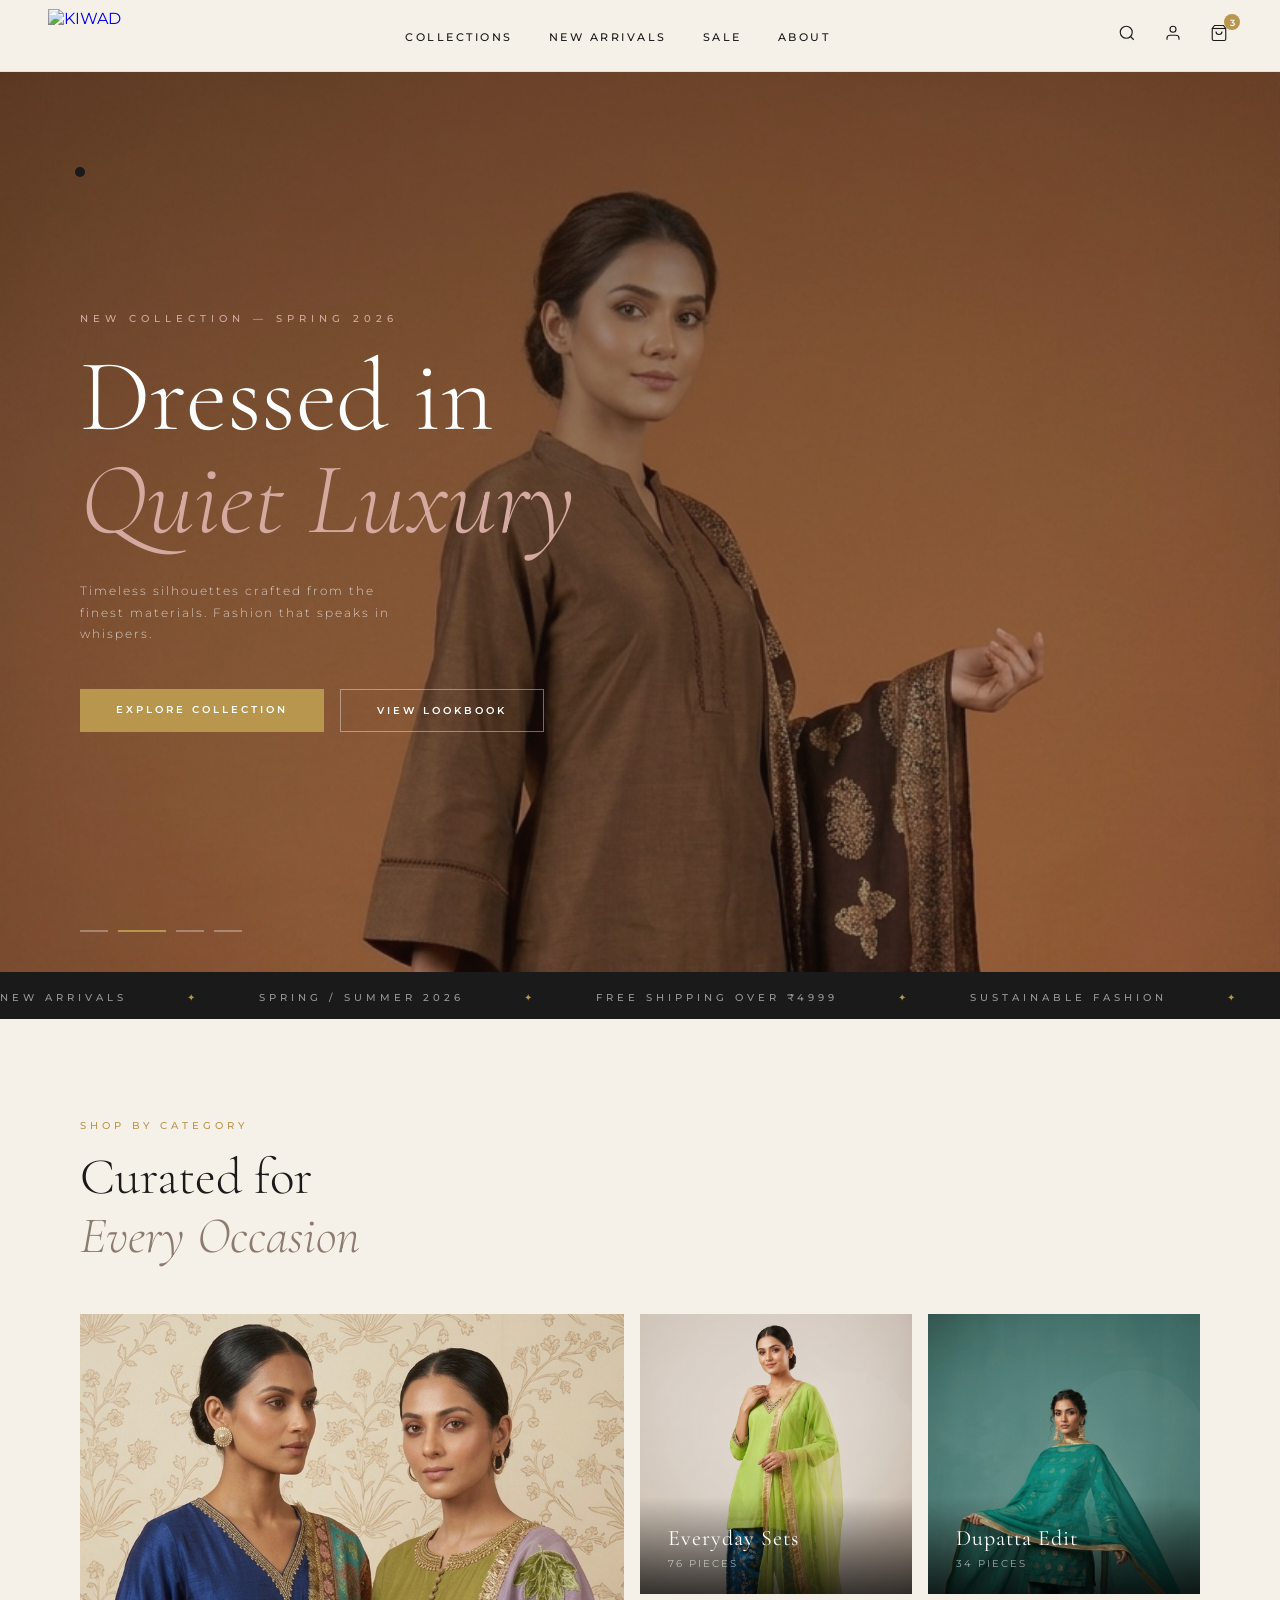
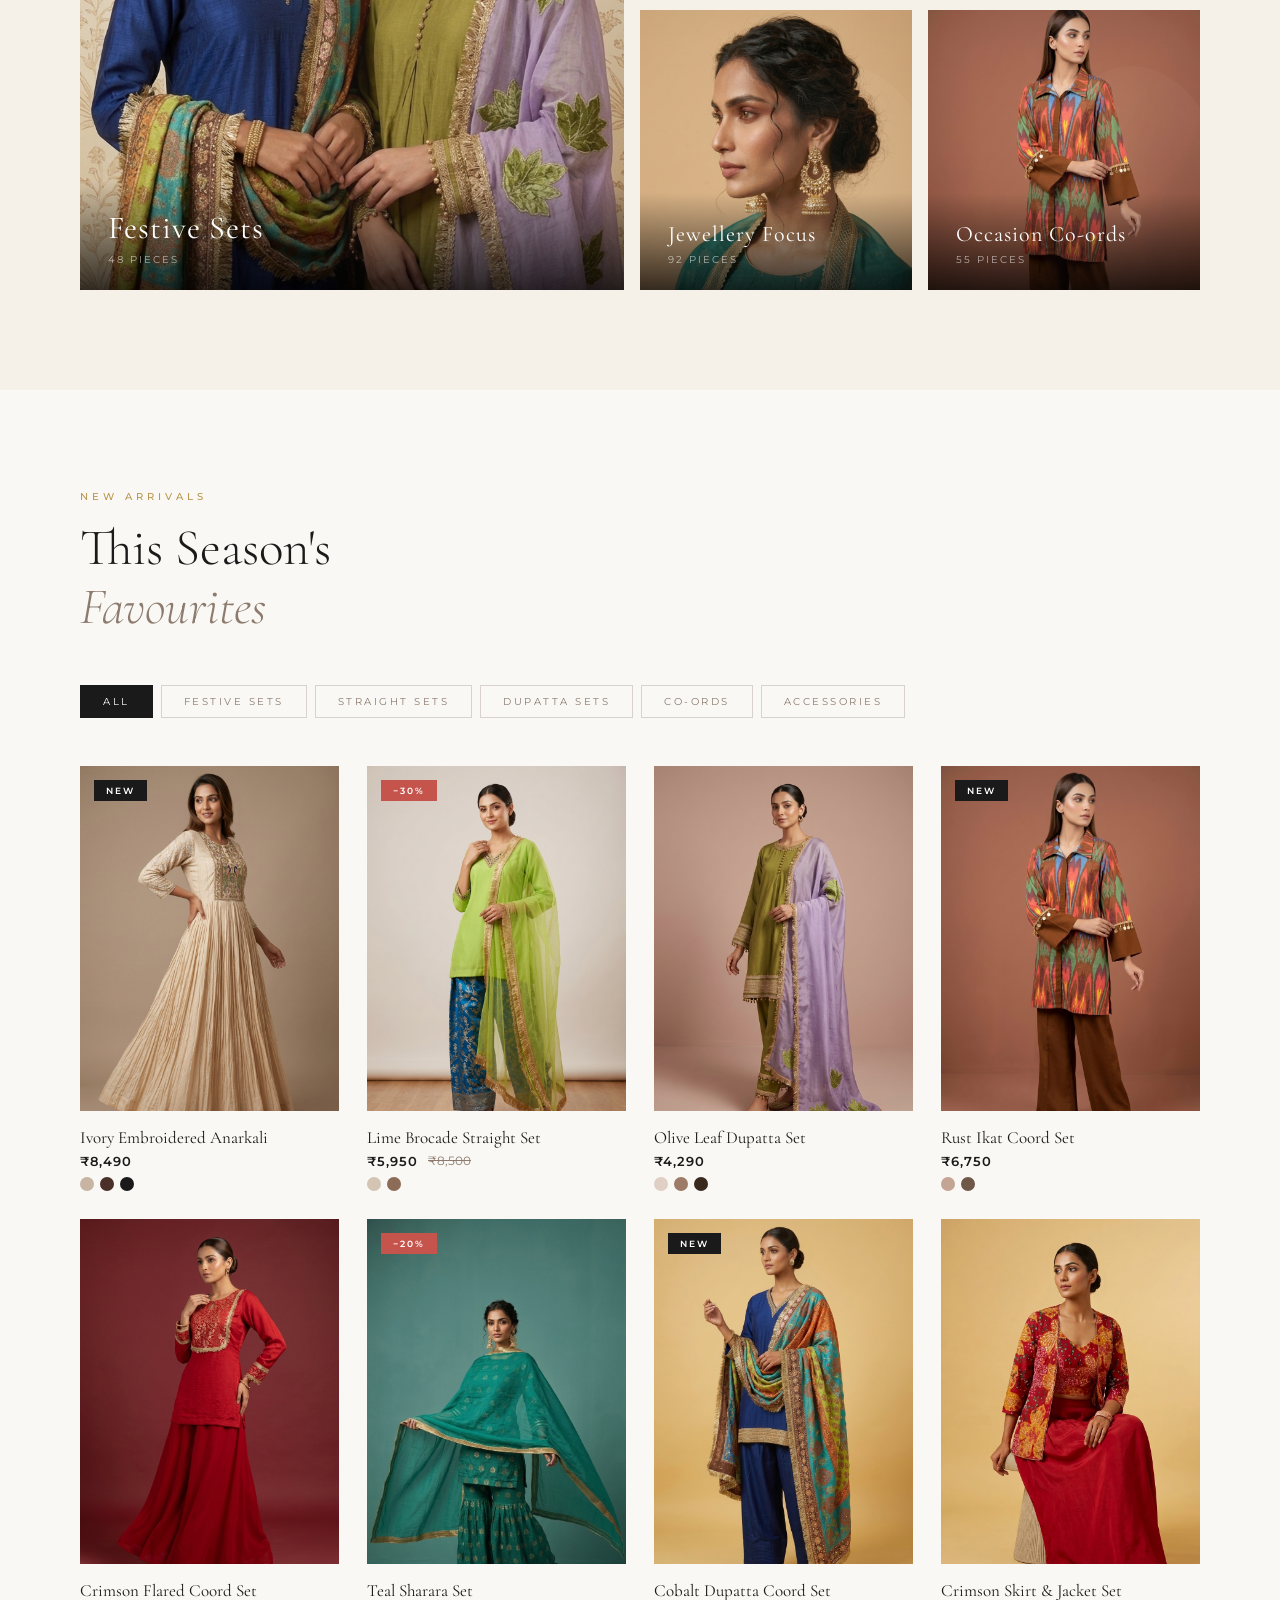
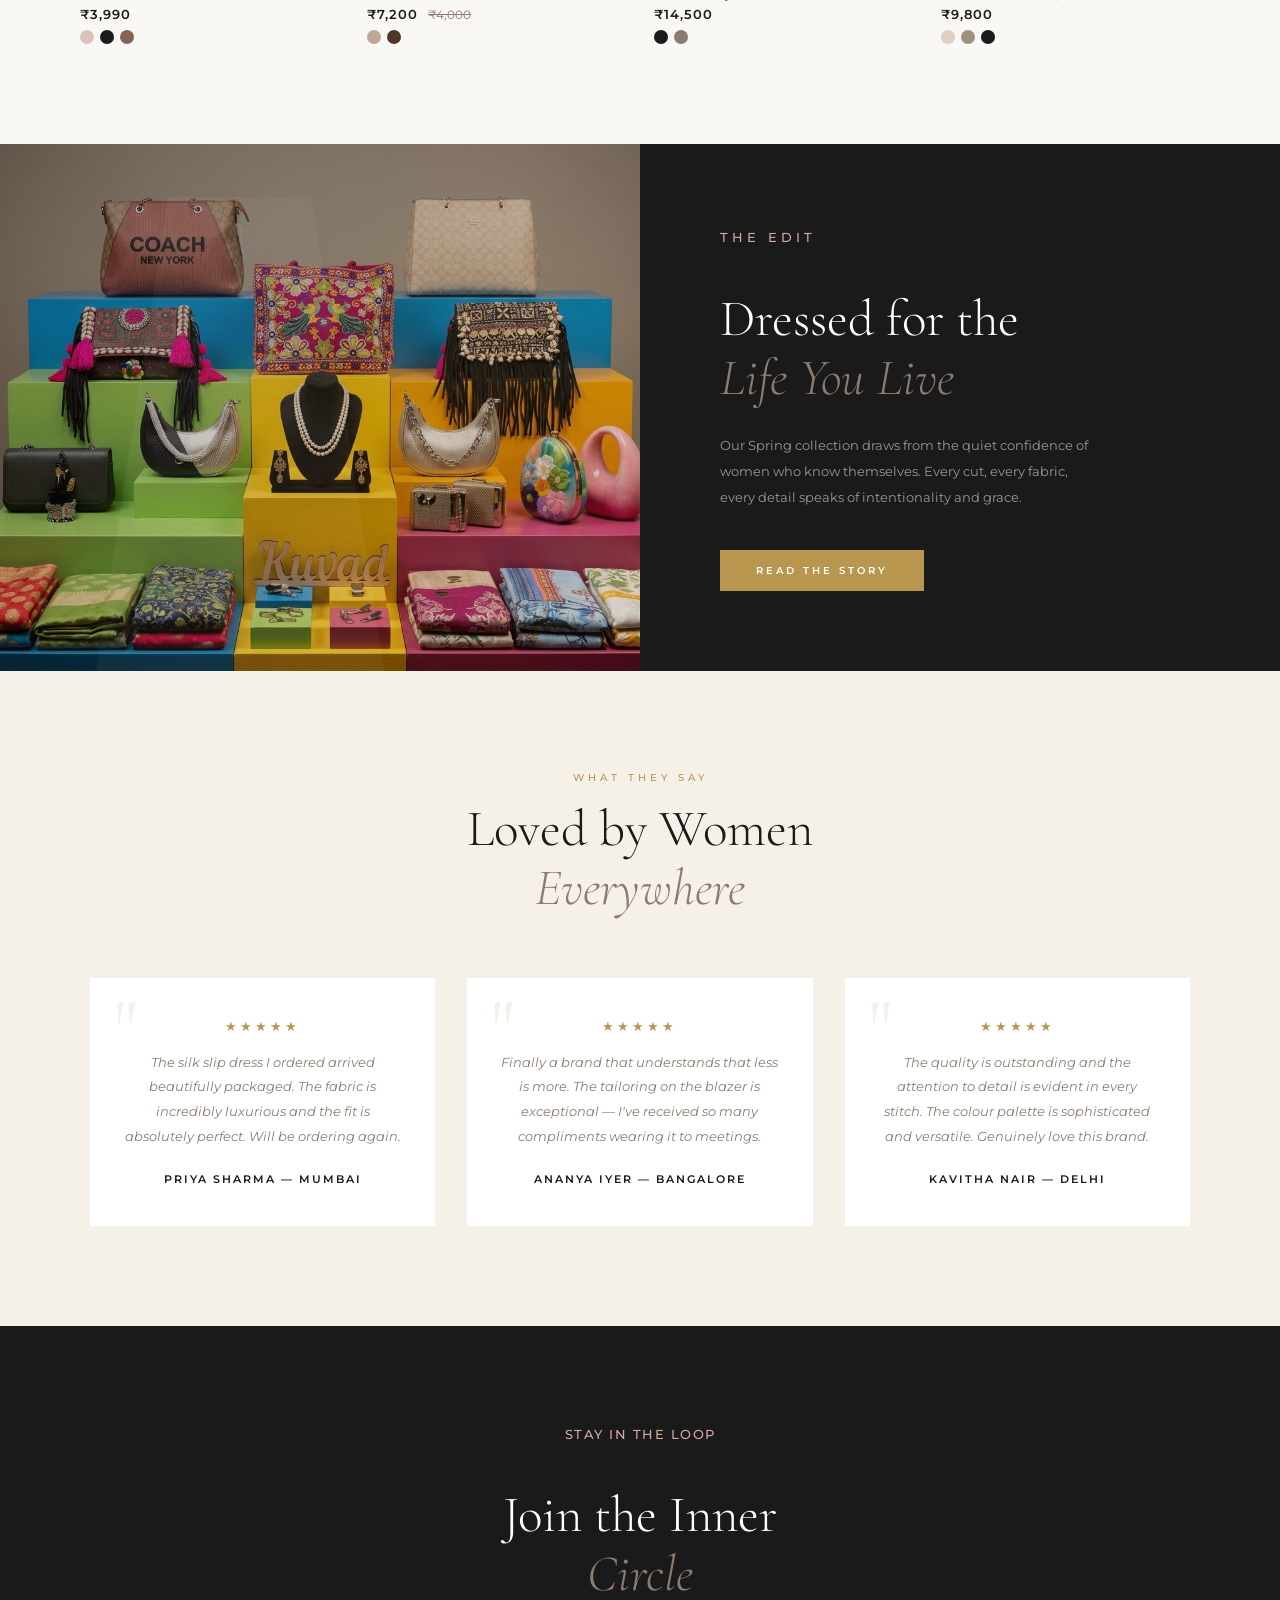
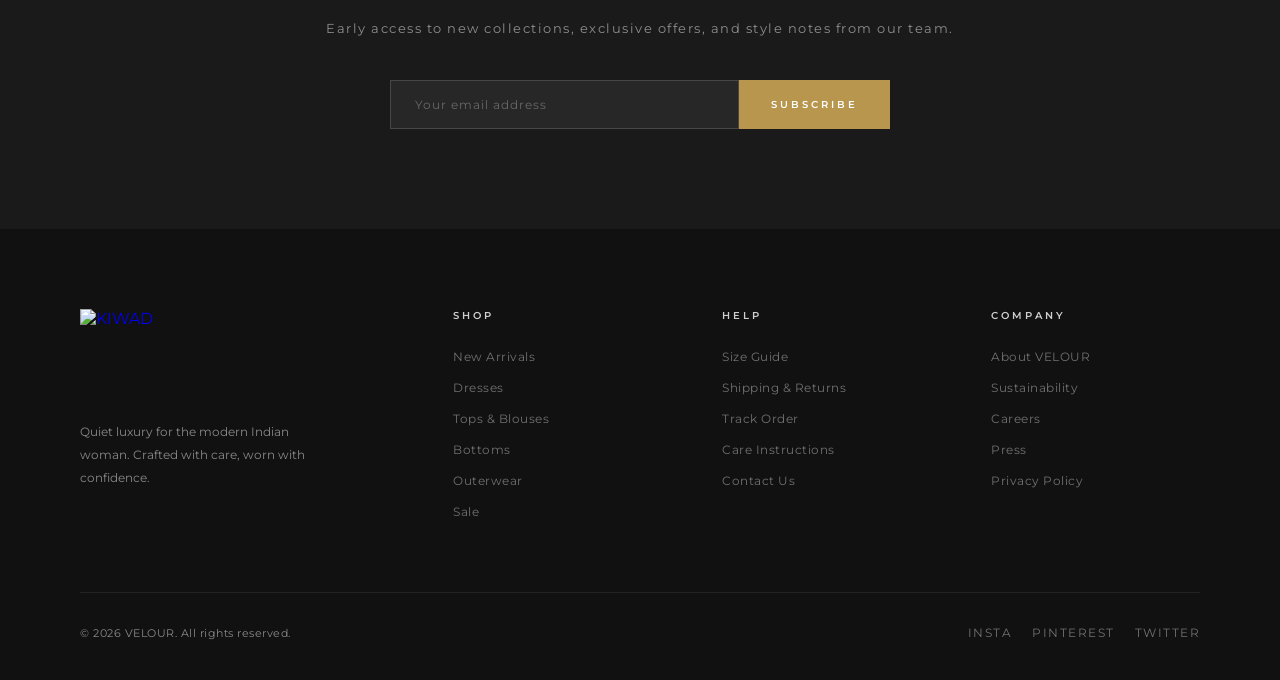
==== index.html @ fd030b38 "Added logo image to assets and updated navbar" ====
<!DOCTYPE html>
<html lang="en">

<head>
  <meta charset="UTF-8" />
  <meta name="viewport" content="width=device-width, initial-scale=1.0" />
  <title>KIWAD — Women's Fashion</title>
  <link
    href="https://fonts.googleapis.com/css2?family=Cormorant+Garamond:ital,wght@0,300;0,400;0,600;1,300;1,400&family=Montserrat:wght@300;400;500;600&display=swap"
    rel="stylesheet" />
  <link rel="stylesheet" href="style.css" />
</head>

<body>
  <nav id="navbar"> <a href="#" class="nav-logo"><img src="assets/kiwad.jpg" alt="KIWAD" class="brand-logo-image" /></a>
    <button class="nav-toggle" type="button" aria-expanded="false" aria-controls="nav-mobile-panel"
      aria-label="Toggle navigation">
      <span></span>
      <span></span>
      <span></span>
    </button>
    <ul class="nav-links">
      <li><a href="collections/">Collections</a></li>
      <li><a href="collections/newpage/">New Arrivals</a></li>
      <li><a href="collections/newpage/about/sale/">Sale</a></li>
      <li><a href="collections/newpage/about/">About</a></li>
            
    </ul>
    <div class="nav-icons"> <button title="Search"> <svg width="18" height="18" viewBox="0 0 24 24" fill="none"
          stroke="currentColor" stroke-width="1.5">
          <circle cx="11" cy="11" r="8" />
          <line x1="21" y1="21" x2="16.65" y2="16.65" />
        </svg> </button> <button title="Account"> <svg width="18" height="18" viewBox="0 0 24 24" fill="none"
          stroke="currentColor" stroke-width="1.5">
          <path d="M20 21v-2a4 4 0 0 0-4-4H8a4 4 0 0 0-4 4v2" />
          <circle cx="12" cy="7" r="4" />
        </svg> </button>
      <div class="nav-cart-badge"> <button title="Cart"> <svg width="18" height="18" viewBox="0 0 24 24" fill="none"
            stroke="currentColor" stroke-width="1.5">
            <path d="M6 2L3 6v14a2 2 0 0 0 2 2h14a2 2 0 0 0 2-2V6l-3-4z" />
            <line x1="3" y1="6" x2="21" y2="6" />
            <path d="M16 10a4 4 0 0 1-8 0" />
          </svg> </button> <span>3</span> </div>
    </div>
    <div class="nav-mobile-panel" id="nav-mobile-panel" hidden>
      <ul class="nav-mobile-links">
        <li><a href="collections/">Collections</a></li>
        <li><a href="collections/newpage/">New Arrivals</a></li>
        <li><a href="collections/newpage/about/sale/">Sale</a></li>
        <li><a href="collections/newpage/about/">About</a></li>
      </ul>
      <div class="nav-mobile-actions">
        <button type="button">Search</button>
        <button type="button">Account</button>
        <button type="button" data-cart-label>Cart (3)</button>
      </div>
    </div>
  </nav> <!-- ─── HERO ─── -->
  <section class="hero" id="hero">
    <div class="cursor" id="cursor"></div>
    <div class="slide slide-1 active"></div>
    <div class="slide slide-2"></div>
    <div class="slide slide-3"></div>
    <div class="slide slide-4"></div>
    <div class="hero-content">
      <p class="hero-eyebrow">New Collection — Spring 2026</p>
      <h1 class="hero-title">Dressed in<br><em>Quiet Luxury</em></h1>
      <p class="hero-sub">Timeless silhouettes crafted from the finest materials. Fashion that speaks in whispers.</p>
      <div class="hero-cta"> <a href="#products" class="btn-primary">Explore Collection</a> <a href="#categories"
          class="btn-outline">View Lookbook</a> </div>
    </div>
    <div class="slide-dots">
      <div class="dot active" onclick="goToSlide(0)"></div>
      <div class="dot" onclick="goToSlide(1)"></div>
      <div class="dot" onclick="goToSlide(2)"></div>
      <div class="dot" onclick="goToSlide(3)"></div>
    </div>
    <div class="slide-counter"> <span id="slide-num"></span>  </div>
    <div class="scroll-hint"></div>
      
       
    </div>
  </section> <!-- ─── MARQUEE ─── -->
  <div class="marquee-strip">
    <div class="marquee-track"> <span>New Arrivals</span><span class="dot-sep">✦</span> <span>Spring / Summer
        2026</span><span class="dot-sep">✦</span> <span>Free Shipping Over ₹4999</span><span class="dot-sep">✦</span>
      <span>Sustainable Fashion</span><span class="dot-sep">✦</span> <span>Handcrafted Quality</span><span
        class="dot-sep">✦</span> <span>Exclusive Members Sale</span><span class="dot-sep">✦</span> <span>New
        Arrivals</span><span class="dot-sep">✦</span> <span>Spring / Summer 2026</span><span class="dot-sep">✦</span>
      <span>Free Shipping Over ₹4999</span><span class="dot-sep">✦</span> <span>Sustainable Fashion</span><span
        class="dot-sep">✦</span> <span>Handcrafted Quality</span><span class="dot-sep">✦</span> <span>Exclusive Members
        Sale</span><span class="dot-sep">✦</span> </div>
  </div> <!-- ─── CATEGORIES ─── -->
  <section class="categories" id="categories">
    <p class="section-label">Shop By Category</p>
    <h2 class="section-title">Curated for<br><em>Every Occasion</em></h2>
    <div class="cat-grid">
      <div class="cat-card">
        <div class="cat-bg cat-bg-1"></div>
        <div class="cat-info">
          <h3>Festive Sets</h3>
          <p>48 Pieces</p>
        </div>
      </div>
      <div class="cat-card">
        <div class="cat-bg cat-bg-2"></div>
        <div class="cat-info">
          <h3>Everyday Sets</h3>
          <p>76 Pieces</p>
        </div>
      </div>
      <div class="cat-card">
        <div class="cat-bg cat-bg-3"></div>
        <div class="cat-info">
          <h3>Dupatta Edit</h3>
          <p>34 Pieces</p>
        </div>
      </div>
      <div class="cat-card">
        <div class="cat-bg cat-bg-4"></div>
        <div class="cat-info">
          <h3>Jewellery Focus</h3>
          <p>92 Pieces</p>
        </div>
      </div>
      <div class="cat-card">
        <div class="cat-bg cat-bg-5"></div>
        <div class="cat-info">
          <h3>Occasion Co-ords</h3>
          <p>55 Pieces</p>
        </div>
      </div>
    </div>
  </section> <!-- ─── PRODUCTS ─── -->
  <section class="products" id="products">
    <p class="section-label">New Arrivals</p>
    <h2 class="section-title">This Season's<br><em>Favourites</em></h2>
    <div class="filter-bar"> <button class="filter-btn active" onclick="setFilter(this)">All</button> <button
        class="filter-btn" onclick="setFilter(this)">Festive Sets</button> <button class="filter-btn"
        onclick="setFilter(this)">Straight Sets</button> <button class="filter-btn"
        onclick="setFilter(this)">Dupatta Sets</button> <button class="filter-btn"
        onclick="setFilter(this)">Co-ords</button> <button class="filter-btn"
        onclick="setFilter(this)">Accessories</button> </div>
    <div class="product-grid"> <!-- Card 1 -->
      <div class="product-card">
        <div class="product-img">
          <div class="product-bg pb-1"></div>
          <div class="product-tag tag-new">New</div>
          <div class="product-actions"> <button class="btn-cart" onclick="addToCart(this)">Add to Bag</button> <button
              class="btn-wish">♡</button> </div>
        </div>
        <div class="product-name">Ivory Embroidered Anarkali</div>
        <div class="product-price-row"> <span class="product-price">₹8,490</span> </div>
        <div class="product-colors">
          <div class="color-swatch" style="background:#c8b4a2;"></div>
          <div class="color-swatch" style="background:#4a3028;"></div>
          <div class="color-swatch" style="background:#1a1a1a;"></div>
        </div>
      </div> <!-- Card 2 -->
      <div class="product-card">
        <div class="product-img">
          <div class="product-bg pb-2"></div>
          <div class="product-tag tag-sale">−30%</div>
          <div class="product-actions"> <button class="btn-cart" onclick="addToCart(this)">Add to Bag</button> <button
              class="btn-wish">♡</button> </div>
        </div>
        <div class="product-name">Lime Brocade Straight Set</div>
        <div class="product-price-row"> <span class="product-price">₹5,950</span> <span
            class="product-price-old">₹8,500</span> </div>
        <div class="product-colors">
          <div class="color-swatch" style="background:#d4c4b4;"></div>
          <div class="color-swatch" style="background:#8c6c58;"></div>
        </div>
      </div> <!-- Card 3 -->
      <div class="product-card">
        <div class="product-img">
          <div class="product-bg pb-3"></div>
          <div class="product-actions"> <button class="btn-cart" onclick="addToCart(this)">Add to Bag</button> <button
              class="btn-wish">♡</button> </div>
        </div>
        <div class="product-name">Olive Leaf Dupatta Set</div>
        <div class="product-price-row"> <span class="product-price">₹4,290</span> </div>
        <div class="product-colors">
          <div class="color-swatch" style="background:#e0cfc4;"></div>
          <div class="color-swatch" style="background:#9c7c68;"></div>
          <div class="color-swatch" style="background:#3a2a1e;"></div>
        </div>
      </div> <!-- Card 4 -->
      <div class="product-card">
        <div class="product-img">
          <div class="product-bg pb-4"></div>
          <div class="product-tag tag-new">New</div>
          <div class="product-actions"> <button class="btn-cart" onclick="addToCart(this)">Add to Bag</button> <button
              class="btn-wish">♡</button> </div>
        </div>
        <div class="product-name">Rust Ikat Coord Set</div>
        <div class="product-price-row"> <span class="product-price">₹6,750</span> </div>
        <div class="product-colors">
          <div class="color-swatch" style="background:#c4a494;"></div>
          <div class="color-swatch" style="background:#705848;"></div>
        </div>
      </div> <!-- Card 5 -->
      <div class="product-card">
        <div class="product-img">
          <div class="product-bg pb-5"></div>
          <div class="product-actions"> <button class="btn-cart" onclick="addToCart(this)">Add to Bag</button> <button
              class="btn-wish">♡</button> </div>
        </div>
        <div class="product-name">Crimson Flared Coord Set</div>
        <div class="product-price-row"> <span class="product-price">₹3,990</span> </div>
        <div class="product-colors">
          <div class="color-swatch" style="background:#d8c4b8;"></div>
          <div class="color-swatch" style="background:#1a1a1a;"></div>
          <div class="color-swatch" style="background:#846454;"></div>
        </div>
      </div> <!-- Card 6 -->
      <div class="product-card">
        <div class="product-img">
          <div class="product-bg pb-6"></div>
          <div class="product-tag tag-sale">−20%</div>
          <div class="product-actions"> <button class="btn-cart" onclick="addToCart(this)">Add to Bag</button> <button
              class="btn-wish">♡</button> </div>
        </div>
        <div class="product-name">Teal Sharara Set</div>
        <div class="product-price-row"> <span class="product-price">₹7,200</span> <span
            class="product-price-old">₹4,000</span> </div>
        <div class="product-colors">
          <div class="color-swatch" style="background:#c0a898;"></div>
          <div class="color-swatch" style="background:#503828;"></div>
        </div>
      </div> <!-- Card 7 -->
      <div class="product-card">
        <div class="product-img">
          <div class="product-bg pb-7"></div>
          <div class="product-tag tag-new">New</div>
          <div class="product-actions"> <button class="btn-cart" onclick="addToCart(this)">Add to Bag</button> <button
              class="btn-wish">♡</button> </div>
        </div>
        <div class="product-name">Cobalt Dupatta Coord Set</div>
        <div class="product-price-row"> <span class="product-price">₹14,500</span> </div>
        <div class="product-colors">
          <div class="color-swatch" style="background:#1a1a1a;"></div>
          <div class="color-swatch" style="background:#8c7b6e;"></div>
        </div>
      </div> <!-- Card 8 -->
      <div class="product-card">
        <div class="product-img">
          <div class="product-bg pb-8"></div>
          <div class="product-actions"> <button class="btn-cart" onclick="addToCart(this)">Add to Bag</button> <button
              class="btn-wish">♡</button> </div>
        </div>
        <div class="product-name">Crimson Skirt &amp; Jacket Set</div>
        <div class="product-price-row"> <span class="product-price">₹9,800</span> </div>
        <div class="product-colors">
          <div class="color-swatch" style="background:#e0cfc4;"></div>
          <div class="color-swatch" style="background:#a09080;"></div>
          <div class="color-swatch" style="background:#1a1a1a;"></div>
        </div>
      </div>
    </div>
  </section> <!-- ─── EDITORIAL ─── -->
  <div class="editorial">
    <div class="editorial-visual"></div>
    <div class="editorial-text">
      <p class="section-label">The Edit</p>
      <h2 class="section-title">Dressed for the<br><em>Life You Live</em></h2>
      <p>Our Spring collection draws from the quiet confidence of women who know themselves. Every cut, every fabric,
        every detail speaks of intentionality and grace.</p> <a href="#" class="btn-primary"
        style="align-self: flex-start;">Read the Story</a>
    </div>
  </div> <!-- ─── TESTIMONIALS ─── -->
  <section class="testimonials">
    <p class="section-label">What They Say</p>
    <h2 class="section-title">Loved by Women<br><em>Everywhere</em></h2>
    <div class="testi-grid">
      <div class="testi-card">
        <div class="stars">★★★★★</div>
        <p>The silk slip dress I ordered arrived beautifully packaged. The fabric is incredibly luxurious and the fit is
          absolutely perfect. Will be ordering again.</p>
        <div class="testi-author">Priya Sharma — Mumbai</div>
      </div>
      <div class="testi-card">
        <div class="stars">★★★★★</div>
        <p>Finally a brand that understands that less is more. The tailoring on the blazer is exceptional — I've
          received so many compliments wearing it to meetings.</p>
        <div class="testi-author">Ananya Iyer — Bangalore</div>
      </div>
      <div class="testi-card">
        <div class="stars">★★★★★</div>
        <p>The quality is outstanding and the attention to detail is evident in every stitch. The colour palette is
          sophisticated and versatile. Genuinely love this brand.</p>
        <div class="testi-author">Kavitha Nair — Delhi</div>
      </div>
    </div>
  </section> <!-- ─── NEWSLETTER ─── -->
  <section class="newsletter">
    <p class="section-label" style="color:var(--blush)">Stay in the Loop</p>
    <h2 class="section-title">Join the Inner<br><em>Circle</em></h2>
    <p>Early access to new collections, exclusive offers, and style notes from our team.</p>
    <div class="newsletter-form"> <input type="email" placeholder="Your email address" /> <button>Subscribe</button>
    </div>
  </section> <!-- ─── FOOTER ─── -->
  <footer>
    <div class="footer-grid">
      <div class="footer-brand"> <a href="#" class="nav-logo"><img src="assets/kiwad.jpg" alt="KIWAD" class="brand-logo-image" /></a>
        <p>Quiet luxury for the modern Indian woman. Crafted with care, worn with confidence.</p>
      </div>
      <div class="footer-col">
        <h4>Shop</h4>
        <ul>
          <li><a href="#">New Arrivals</a></li>
          <li><a href="#">Dresses</a></li>
          <li><a href="#">Tops & Blouses</a></li>
          <li><a href="#">Bottoms</a></li>
          <li><a href="#">Outerwear</a></li>
          <li><a href="#">Sale</a></li>
        </ul>
      </div>
      <div class="footer-col">
        <h4>Help</h4>
        <ul>
          <li><a href="#">Size Guide</a></li>
          <li><a href="#">Shipping & Returns</a></li>
          <li><a href="#">Track Order</a></li>
          <li><a href="#">Care Instructions</a></li>
          <li><a href="#">Contact Us</a></li>
        </ul>
      </div>
      <div class="footer-col">
        <h4>Company</h4>
        <ul>
          <li><a href="#">About VELOUR</a></li>
          <li><a href="#">Sustainability</a></li>
          <li><a href="#">Careers</a></li>
          <li><a href="#">Press</a></li>
          <li><a href="#">Privacy Policy</a></li>
        </ul>
      </div>
    </div>
    <div class="footer-bottom">
      <p>© 2026 VELOUR. All rights reserved.</p>
      <div class="social-links"> <a href="#">Insta</a> <a href="#">Pinterest</a> <a href="#">Twitter</a> </div>
    </div>
  </footer> <!-- ─── SCRIPTS ─── -->
  <script src="index.js"></script>
</body>

</html>
---- style.css ----
*,
*::before,
*::after {
    box-sizing: border-box;
    margin: 0;
    padding: 0;
}

:root {
    --cream: #f5f0e8;
    --charcoal: #1a1a1a;
    --taupe: #8c7b6e;
    --blush: #d4a9a0;
    --gold: #b8964e;
    --off-white: #faf8f4;
    --ink: #1a1a1a; /* ✅ ADD THIS */
}

html {
    scroll-behavior: smooth;
}

body {
    font-family: 'Montserrat', sans-serif;
    background: var(--off-white);
    color: var(--charcoal);
    overflow-x: hidden;
   cursor: none;
}

/* ─── NAVBAR ─── */
nav {
    position: static;
    top: 0;
    left: 0;
    right: 0;
    z-index: 1000;
    display: flex;
    align-items: center;
    justify-content: space-between;
    padding: 0 48px;
    height: 72px;
    background:rgba(245, 240, 232, 0.92);
    backdrop-filter: blur(12px);
    border-bottom: 1px solid rgba(140, 123, 110, 0.15);
    transition: box-shadow 0.7s;
}

nav.scrolled {
    box-shadow: 0 4px 32px rgba(26, 26, 26, 0.08);
}

.nav-logo {
    display: inline-flex;
    align-items: center;
    text-decoration: none;
}

.brand-logo-image {
    display: block;
    height: 54px;
    width: auto;
}

.nav-links {
    display: flex;
    gap: 36px;
    list-style: none;
}

.nav-toggle {
    display: none;
    width: 48px;
    height: 48px;
    border: 1px solid rgba(140, 123, 110, 0.22);
    border-radius: 50%;
    background: rgba(250, 248, 244, 0.82);
    position: relative;
    align-items: center;
    justify-content: center;
    padding: 0;
}

.nav-toggle span {
    position: absolute;
    width: 18px;
    height: 1.5px;
    border-radius: 999px;
    background: var(--charcoal);
    transition: transform 0.25s ease, opacity 0.25s ease;
}

.nav-toggle span:nth-child(1) {
    transform: translateY(-6px);
}

.nav-toggle span:nth-child(3) {
    transform: translateY(6px);
}

nav.is-menu-open .nav-toggle span:nth-child(1) {
    transform: rotate(45deg);
}

nav.is-menu-open .nav-toggle span:nth-child(2) {
    opacity: 0;
}

nav.is-menu-open .nav-toggle span:nth-child(3) {
    transform: rotate(-45deg);
}

.nav-links a {
    font-size: 11px;
    font-weight: 500;
    letter-spacing: 2.5px;
    text-transform: uppercase;
    color: var(--charcoal);
    text-decoration: none;
    position: relative;
    padding-bottom: 3px;
    transition: color 0.2s;
}

.nav-links a::after {
    content: '';
    position: absolute;
    bottom: 0;
    left: 0;
    width: 0;
    height: 1px;
    background: var(--gold);
    transition: width 0.3s ease;
}

.nav-links a:hover::after {
    width: 100%;
}

.nav-links a:hover {
    color: var(--gold);
}

.nav-icons {
    display: flex;
    gap: 20px;
    align-items: center;
}

.nav-icons button {
    background: none;
    border: none;
    
    color: var(--charcoal);
    font-size: 18px;
    transition: color 0.2s;
    padding: 4px;
}

.nav-icons button:hover {
    color: var(--gold);
    cursor: none;
}

.nav-cart-badge {
    position: relative;
    display: inline-flex;
}

.nav-cart-badge span {
    position: absolute;
    top: -6px;
    right: -8px;
    background: var(--gold);
    color: white;
    font-size: 9px;
    font-weight: 600;
    width: 16px;
    height: 16px;
    border-radius: 50%;
    display: flex;
    align-items: center;
    justify-content: center;
}

.nav-mobile-panel[hidden] {
    display: none;
}

.nav-mobile-panel {
    display: none;
    position: absolute;
    top: calc(100% + 1px);
    left: 24px;
    right: 24px;
    padding: 24px;
    background: rgba(250, 248, 244, 0.98);
    border: 1px solid rgba(140, 123, 110, 0.18);
    box-shadow: 0 24px 60px rgba(26, 26, 26, 0.12);
}

.nav-mobile-links {
    list-style: none;
    display: grid;
    gap: 16px;
}

.nav-mobile-links a {
    display: block;
    font-size: 12px;
    font-weight: 600;
    letter-spacing: 0.22em;
    text-transform: uppercase;
    text-decoration: none;
    color: var(--charcoal);
    padding-bottom: 12px;
    border-bottom: 1px solid rgba(140, 123, 110, 0.12);
}

.nav-mobile-links a:hover {
    color: var(--gold);
}

.nav-mobile-actions {
    display: grid;
    grid-template-columns: repeat(3, minmax(0, 1fr));
    gap: 12px;
    margin-top: 20px;
}

.nav-mobile-actions button {
    border: 1px solid rgba(140, 123, 110, 0.18);
    background: var(--off-white);
    color: var(--charcoal);
    padding: 14px 10px;
    font-family: 'Montserrat', sans-serif;
    font-size: 10px;
    font-weight: 600;
    letter-spacing: 0.18em;
    text-transform: uppercase;
}

body.nav-open {
    overflow: hidden;
}

/* ─── HERO SLIDER ─── */
.hero {
    position: relative;
    height: 100vh;
    overflow: hidden;
}

.slide {
    position: absolute;
    inset: 0;
    background-size: cover;
    background-position: center;
    opacity: 0;
    transition: opacity 1.4s ease-in-out;
}

.slide.active {
    opacity: 1;
}

/* Slide images using gradient artistry since no external images */
.slide-1 {
    background-image:
        linear-gradient(135deg, rgba(20, 16, 12, 0.62) 0%, rgba(20, 16, 12, 0.18) 100%),
        url("assets/campaign-dual-occasionwear-portrait.png");
    background-position: center 1%;
}

.slide-2 {
    background-image:
        linear-gradient(160deg, rgba(24, 18, 12, 0.5) 0%, rgba(24, 18, 12, 0.24) 100%),
        url("assets/look-cocoa-kurta-salwar-set.png");
    background-position: center 1%;
}

.slide-3 {
    background-image:
        linear-gradient(120deg, rgba(18, 16, 12, 0.56) 0%, rgba(18, 16, 12, 0.2) 100%),
        url("assets/portrait-teal-gold-jhumka.png");
    background-position: center 1%;
}

.slide-4 {
    background-image:
        linear-gradient(150deg, rgba(22, 14, 10, 0.56) 0%, rgba(22, 14, 10, 0.18) 100%),
        url("assets/portrait-crimson-brocade-set.png");
    background-position: center 1%;
}

/* Decorative texture overlay */
.slide::before {
    content: '';
    position: absolute;
    inset: 0;
    background-image: url("data:image/svg+xml,%3Csvg width='200' height='200' xmlns='http://www.w3.org/2000/svg'%3E%3Cfilter id='noise'%3E%3CfeTurbulence type='fractalNoise' baseFrequency='0.85' numOctaves='4' stitchTiles='stitch'/%3E%3CfeColorMatrix type='saturate' values='0'/%3E%3C/filter%3E%3Crect width='200' height='200' filter='url(%23noise)' opacity='0.04'/%3E%3C/svg%3E");
    opacity: 0.5;
    pointer-events: none;
}

/* Subtle model silhouette shapes */
.slide::after {
    display: none;
}

.hero-content {
    position: absolute;
    inset: 0;
    display: flex;
    flex-direction: column;
    justify-content: center;
    padding: 0 80px;
    z-index: 2;
}

.hero-eyebrow {
    font-size: 10px;
    letter-spacing: 5px;
    font-weight: 500;
    color: var(--blush);
    text-transform: uppercase;
    opacity: 0;
    transform: translateY(20px);
    animation: slideUp 1s ease 0.4s forwards;
}

.hero-title {
    font-family: 'Cormorant Garamond', serif;
    font-size: clamp(56px, 8vw, 110px);
    font-weight: 300;
    line-height: 1.0;
    color: white;
    margin: 20px 0 30px;
    opacity: 0;
    transform: translateY(30px);
    animation: slideUp 1.1s ease 0.6s forwards;
}

.hero-title em {
    font-style: italic;
    color: var(--blush);
    font-weight: 300;
}

.hero-sub {
    font-size: 12px;
    letter-spacing: 2px;
    font-weight: 300;
    color: rgba(255, 255, 255, 0.7);
    max-width: 340px;
    line-height: 1.8;
    opacity: 0;
    transform: translateY(20px);
    animation: slideUp 1s ease 0.8s forwards;
}

.hero-cta {
    display: flex;
    gap: 16px;
    margin-top: 44px;
    opacity: 0;
    transform: translateY(20px);
    animation: slideUp 1s ease 1s forwards;
}

.btn-primary {
    padding: 14px 36px;
    background: var(--gold);
    color: white;
    font-family: 'Montserrat', sans-serif;
    font-size: 10px;
    letter-spacing: 3px;
    font-weight: 600;
    text-transform: uppercase;
    border: none;
    
    text-decoration: none;
    transition: background 0.3s, transform 0.2s;
    display: inline-block;
}

.btn-primary:hover {
    background: #a07c38;
    transform: translateY(-1px);
}

.btn-outline {
    padding: 14px 36px;
    background: transparent;
    color: white;
    font-family: 'Montserrat', sans-serif;
    font-size: 10px;
    letter-spacing: 3px;
    font-weight: 600;
    text-transform: uppercase;
    border: 1px solid rgba(255, 255, 255, 0.4);
    
    text-decoration: none;
    transition: border-color 0.3s, background 0.3s, transform 0.2s;
    display: inline-block;
}

.btn-outline:hover {
    border-color: white;
    background: rgba(255, 255, 255, 0.07);
    transform: translateY(-1px);
}

/* Slide indicators */
.slide-dots {
    position: absolute;
    bottom: 40px;
    left: 80px;
    display: flex;
    gap: 10px;
    z-index: 3;
}

.dot {
    width: 28px;
    height: 2px;
    background: rgba(255, 255, 255, 0.3);
    
    transition: background 0.3s, width 0.3s;
}

.dot.active {
    background: var(--gold);
    width: 48px;
}

/* Slide counter */
.slide-counter {
    position: none;
}

.slide-counter span {
    color: white;
    font-size: 17px;
}

@keyframes slideUp {
    to {
        opacity: 1;
        transform: translateY(0);
    }
}

/* Scroll hint */
.scroll-hint {
    position: absolute;
    bottom: 40px;
    left: 50%;
    transform: translateX(-50%);
    display: flex;
    flex-direction: column;
    align-items: center;
    gap: 8px;
    z-index: 3;
    opacity: 0.6;
}

.scroll-hint p {
    font-size: 9px;
    letter-spacing: 3px;
    text-transform: uppercase;
    color: white;
}

.scroll-line {
    width: 1px;
    height: 40px;
    background: linear-gradient(to bottom, white, transparent);
    animation: scrollPulse 0.3s ease-in-out infinite;
}

@keyframes scrollPulse {

    0%,
    100% {
        opacity: 0.4;
        transform: scaleY(0.6) translateY(0);
    }

    50% {
        opacity: 1;
        transform: scaleY(1) translateY(6px);
    }
}

/* ─── MARQUEE STRIP ─── */
.marquee-strip {
    background: var(--charcoal);
    padding: 14px 0;
    overflow: hidden;
    white-space: nowrap;
}

.marquee-track {
    display: inline-flex;
    gap: 60px;
    animation: marquee 25s linear infinite;
}

.marquee-strip span {
    font-size: 10px;
    letter-spacing: 4px;
    text-transform: uppercase;
    color: rgba(255, 255, 255, 0.55);
    font-weight: 500;
}

.marquee-strip span.dot-sep {
    color: var(--gold);
}

@keyframes marquee {
    from {
        transform: translateX(0);
    }

    to {
        transform: translateX(-50%);
    }
}

/* ─── SECTION COMMONS ─── */
section {
    padding: 100px 80px;
}

.section-label {
    font-size: 10px;
    letter-spacing: 4px;
    text-transform: uppercase;
    color: var(--gold);
    font-weight: 500;
    margin-bottom: 16px;
}

.section-title {
    font-family: 'Cormorant Garamond', serif;
    font-size: clamp(36px, 4vw, 56px);
    font-weight: 300;
    line-height: 1.15;
    color: var(--charcoal);
    margin-bottom: 48px;
}

.section-title em {
    font-style: italic;
    color: var(--taupe);
}

/* ─── FEATURED CATEGORIES ─── */
.categories {
    background: var(--cream);
}

.cat-grid {
    display: grid;
    grid-template-columns: 2fr 1fr 1fr;
    grid-template-rows: 280px 280px;
    gap: 16px;
}

.cat-card {
    position: relative;
    overflow: hidden;
    
}

.cat-card:first-child {
    grid-row: 1 / 3;
}

.cat-bg {
    position: absolute;
    inset: 0;
    background-size: cover;
    background-position: center;
    background-repeat: no-repeat;
    transition: transform 0.6s ease;
}

.cat-card:hover .cat-bg {
    transform: scale(1.05);
}

.cat-bg-1 {
    background-image: url("assets/campaign-dual-occasionwear-portrait.png");
    background-position: center 12%;
}

.cat-bg-2 {
    background-image: url("assets/look-lime-blue-brocade-set.png");
    background-position: center 10%;
}

.cat-bg-3 {
    background-image: url("assets/look-teal-sharara-dupatta-set.png");
    background-position: center 12%;
}

.cat-bg-4 {
    background-image: url("assets/portrait-teal-gold-jhumka.png");
    background-position: center 18%;
}

.cat-bg-5 {
    background-image: url("assets/look-rust-ikat-coord-set.png");
    background-position: center 12%;
}

/* Decorative shape in cards */
.cat-bg::after {
    content: '';
    position: absolute;
    bottom: -20%;
    right: -10%;
    width: 70%;
    height: 100%;
    border-radius: 50%;
    background: rgba(255, 255, 255, 0.03);
}

.cat-info {
    position: absolute;
    bottom: 0;
    left: 0;
    right: 0;
    padding: 28px 28px 24px;
    background: linear-gradient(to top, rgba(0, 0, 0, 0.75) 0%, transparent 100%);
    color: white;
}

.cat-info h3 {
    font-family: 'Cormorant Garamond', serif;
    font-size: 22px;
    font-weight: 400;
    letter-spacing: 1px;
    margin-bottom: 6px;
}
/* CUSTOM CURSOR */
    body {
      cursor: none;
    }
    .cursor {
      position: fixed;
      width: 10px; height: 10px;
      background: var(--ink);
      border-radius: 50%;
      pointer-events: none;
      z-index: 9999;
      transform: translate(-50%, -50%);
      transition: transform 0.1s ease, width 0.25s ease, height 0.25s ease, background 0.25s ease;
    }
    .cursor.hover {
      width: 36px; height: 36px;
      background: transparent;
      border: 1px solid var(--ink);
    }
.cat-info p {
    font-size: 10px;
    letter-spacing: 2px;
    color: rgba(255, 255, 255, 0.6);
    text-transform: uppercase;
}

.cat-card:first-child .cat-info h3 {
    font-size: 32px;
}

/* ─── PRODUCTS ─── */
.products {
    background: var(--off-white);
}

.filter-bar {
    display: flex;
    gap: 8px;
    margin-bottom: 48px;
    flex-wrap: wrap;
}

.filter-btn {
    padding: 9px 22px;
    border: 1px solid rgba(140, 123, 110, 0.3);
    background: none;
    font-family: 'Montserrat', sans-serif;
    font-size: 10px;
    letter-spacing: 2.5px;
    text-transform: uppercase;
    
    color: var(--taupe);
    transition: all 0.25s;
}

.filter-btn:hover,
.filter-btn.active {
    background: var(--charcoal);
    color: white;
    border-color: var(--charcoal);
}

.product-grid {
    display: grid;
    grid-template-columns: repeat(4, 1fr);
    gap: 28px;
}

.product-card {
    position: relative;
    
}

.product-img {
    position: relative;
    aspect-ratio: 3/4;
    overflow: hidden;
    margin-bottom: 16px;
}

.product-bg {
    position: absolute;
    inset:0;
    background-size: cover;
    background-position: center;
    background-repeat: no-repeat;
    transition: transform 0.5s ease;
}

.product-card:hover .product-bg {
    transform: scale(1.04);
}

.pb-1 {
    background-image: url("assets/look-ivory-embroidered-anarkali.png");
    background-position: center 12%;
}

.pb-2 {
    background-image: url("assets/look-lime-blue-brocade-set.png");
    background-position: center 12%;
}

.pb-3 {
    background-image: url("assets/look-olive-lilac-leaf-dupatta-set.png");
    background-position: center 12%;
}

.pb-4 {
    background-image: url("assets/look-rust-ikat-coord-set.png");
    background-position: center 12%;
}

.pb-5 {
    background-image: url("assets/look-crimson-flared-coord-set.png");
    background-position: center 12%;
}

.pb-6 {
    background-image: url("assets/look-teal-sharara-dupatta-set.png");
    background-position: center 12%;
}

.pb-7 {
    background-image: url("assets/look-cobalt-dupatta-coord-set.png");
    background-position: center 12%;
}

.pb-8 {
    background-image: url("assets/look-crimson-brocade-skirt-set.png");
    background-position: center 12%;
}

/* Clothing silhouette hints */
.product-bg::after {
    display: none;
}

.product-tag {
    position: absolute;
    top: 14px;
    left: 14px;
    background: var(--gold);
    color: white;
    font-size: 9px;
    letter-spacing: 2px;
    font-weight: 600;
    text-transform: uppercase;
    padding: 5px 12px;
}

.tag-new {
    background: var(--charcoal);
}

.tag-sale {
    background: #c4544c;
}

.product-actions {
    position: absolute;
    bottom: 0;
    left: 0;
    right: 0;
    display: flex;
    gap: 8px;
    padding: 16px;
    transform: translateY(100%);
    transition: transform 0.35s ease;
}

.product-card:hover .product-actions {
    transform: translateY(0);
}

.product-actions button {
    flex: 1;
    padding: 12px;
    font-family: 'Montserrat', sans-serif;
    font-size: 9px;
    letter-spacing: 2px;
    text-transform: uppercase;
    font-weight: 600;
    border: none;
    
    transition: background 0.2s;
}

.btn-cart {
    background: var(--gold);
    color: white;
}

.btn-cart:hover {
    background: #a07c38;
}

.btn-wish {
    background: rgba(255, 255, 255, 0.85);
    color: var(--charcoal);
    width: 44px;
    flex: none;
    font-size: 16px;
}

.btn-wish:hover {
    background: white;
}

.product-name {
    font-family: 'Cormorant Garamond', serif;
    font-size: 17px;
    font-weight: 400;
    color: var(--charcoal);
    margin-bottom: 5px;
}

.product-price-row {
    display: flex;
    align-items: center;
    gap: 10px;
}

.product-price {
    font-size: 13px;
    font-weight: 600;
    color: var(--charcoal);
    letter-spacing: 1px;
}

.product-price-old {
    font-size: 12px;
    color: var(--taupe);
    text-decoration: line-through;
}

.product-colors {
    display: flex;
    gap: 6px;
    margin-top: 8px;
}

.color-swatch {
    width: 14px;
    height: 14px;
    border-radius: 50%;
    border: 2px solid transparent;
    
    transition: border-color 0.2s;
}

.color-swatch:hover {
    border-color: var(--taupe);
}

/* ─── EDITORIAL BANNER ─── */
.editorial {
    background: var(--charcoal);
    display: grid;
    grid-template-columns: 1fr 1fr;
    gap: 0;
    padding: 0;
    min-height: 520px;
}

.editorial-visual {
    background:
        linear-gradient(135deg, rgba(26, 14, 8, 0.35) 0%, rgba(26, 14, 8, 0.08) 100%),
        url("assets/campaign-accessories-display.png");
    background-size: cover;
    background-position: center;
    position: relative;
    overflow: hidden;
}

.editorial-visual::before {
    content: '';
    position: absolute;
    top: 10%;
    right: -5%;
    width: 60%;
    height: 80%;
    background: rgba(184, 150, 78, 0.06);
    border-radius: 50%;
    filter: blur(40px);
}

.editorial-visual::after {
    content: '';
    position: absolute;
    bottom: 0;
    left: 15%;
    width: 45%;
    height: 90%;
    background: rgba(255, 255, 255, 0.04);
    clip-path: polygon(25% 0%, 75% 0%, 100% 100%, 0% 100%);
}

.editorial-text {
    padding: 80px;
    display: flex;
    flex-direction: column;
    justify-content: center;
}

.editorial-text .section-label {
    color: var(--blush);
}

.editorial-text .section-title {
    color: white;
    margin-bottom: 24px;
}

.editorial-text p {
    font-size: 13px;
    line-height: 2;
    color: rgba(255, 255, 255, 0.55);
    margin-bottom: 40px;
    max-width: 380px;
}

/* ─── TESTIMONIALS ─── */
.testimonials {
    background: var(--cream);
    text-align: center;
    padding: 100px 80px;
}

.testimonials .section-title {
    max-width: 600px;
    margin: 0 auto 60px;
}

.testi-grid {
    display: grid;
    grid-template-columns: repeat(3, 1fr);
    gap: 32px;
    max-width: 1100px;
    margin: 0 auto;
}

.testi-card {
    background: white;
    padding: 40px 32px;
    position: relative;
}

.testi-card::before {
    content: '"';
    font-family: 'Cormorant Garamond', serif;
    font-size: 80px;
    color: var(--cream);
    position: absolute;
    top: 10px;
    left: 24px;
    line-height: 1;
}

.stars {
    color: var(--gold);
    font-size: 13px;
    letter-spacing: 3px;
    margin-bottom: 16px;
}

.testi-card p {
    font-size: 13px;
    line-height: 1.9;
    color: var(--taupe);
    font-style: italic;
    margin-bottom: 24px;
}

.testi-author {
    font-size: 11px;
    font-weight: 600;
    letter-spacing: 2px;
    text-transform: uppercase;
    color: var(--charcoal);
}

/* ─── NEWSLETTER ─── */
.newsletter {
    background: var(--charcoal);
    padding: 100px 80px;
    text-align: center;
}

.newsletter .section-title {
    color: white;
    max-width: 560px;
    margin: 0 auto 16px;
}

.newsletter>p {
    font-size: 13px;
    color: rgba(255, 255, 255, 0.5);
    letter-spacing: 1.5px;
    margin-bottom: 44px;
}

.newsletter-form {
    display: flex;
    max-width: 500px;
    margin: 0 auto;
    gap: 0;
}

.newsletter-form input {
    flex: 1;
    padding: 16px 24px;
    border: 1px solid rgba(255, 255, 255, 0.15);
    background: rgba(255, 255, 255, 0.06);
    color: white;
    font-family: 'Montserrat', sans-serif;
    font-size: 12px;
    letter-spacing: 1px;
    outline: none;
    transition: border-color 0.3s;
}

.newsletter-form input::placeholder {
    color: rgba(255, 255, 255, 0.3);
}

.newsletter-form input:focus {
    border-color: var(--gold);
}

.newsletter-form button {
    padding: 16px 32px;
    background: var(--gold);
    color: white;
    font-family: 'Montserrat', sans-serif;
    font-size: 10px;
    letter-spacing: 3px;
    font-weight: 600;
    text-transform: uppercase;
    border: none;
    
    transition: background 0.3s;
    white-space: nowrap;
}

.newsletter-form button:hover {
    background: #a07c38;
}

/* ─── FOOTER ─── */
footer {
    background: #111;
    color: rgba(255, 255, 255, 0.5);
    padding: 80px 80px 40px;
}

.footer-grid {
    display: grid;
    grid-template-columns: 1.5fr 1fr 1fr 1fr;
    gap: 60px;
    margin-bottom: 60px;
}

.footer-brand .nav-logo {
    display: block;
    margin-bottom: 20px;
}

.footer-brand .brand-logo-image {
    height: 92px;
}

.footer-brand p {
    font-size: 12px;
    line-height: 1.9;
    max-width: 240px;
}

.footer-col h4 {
    font-size: 10px;
    letter-spacing: 3px;
    text-transform: uppercase;
    font-weight: 600;
    color: rgba(255, 255, 255, 0.8);
    margin-bottom: 24px;
}

.footer-col ul {
    list-style: none;
}

.footer-col li {
    margin-bottom: 12px;
}

.footer-col a {
    color: rgba(255, 255, 255, 0.4);
    text-decoration: none;
    font-size: 12px;
    letter-spacing: 0.5px;
    transition: color 0.2s;
}

.footer-col a:hover {
    color: var(--gold);
}

.footer-bottom {
    padding-top: 32px;
    border-top: 1px solid rgba(255, 255, 255, 0.07);
    display: flex;
    justify-content: space-between;
    align-items: center;
}

.footer-bottom p {
    font-size: 11px;
    letter-spacing: 0.5px;
}

.social-links {
    display: flex;
    gap: 20px;
}

.social-links a {
    color: rgba(255, 255, 255, 0.4);
    font-size: 12px;
    letter-spacing: 1.5px;
    text-transform: uppercase;
    text-decoration: none;
    transition: color 0.2s;
}

.social-links a:hover {
    color: var(--gold);
}

/* ─── RESPONSIVE ─── */
@media (max-width: 1024px) {
    section {
        padding: 80px 40px;
    }

    nav {
        padding: 0 24px;
    }

    .hero-content {
        padding: 0 40px;
    }

    .product-grid {
        grid-template-columns: repeat(3, 1fr);
    }

    .footer-grid {
        grid-template-columns: 1fr 1fr;
        gap: 40px;
    }
}

@media (max-width: 768px) {
    .nav-links,
    .nav-icons {
        display: none;
    }

    .nav-toggle {
        display: inline-flex;
    }

    .nav-mobile-panel {
        display: block;
    }

    section {
        padding: 60px 24px;
    }

    .hero-content {
        padding: 0 24px;
    }

    .hero-title {
        font-size: 48px;
    }

    .product-grid {
        grid-template-columns: repeat(2, 1fr);
    }

    .cat-grid {
        grid-template-columns: 1fr;
        grid-template-rows: auto;
        gap: 14px;
    }

    .categories .section-title {
        margin-bottom: 32px;
    }

    .cat-card {
        aspect-ratio: 4 / 5;
        min-height: 260px;
    }

    .cat-card:first-child {
        grid-row: auto;
        aspect-ratio: 3 / 4;
        min-height: 360px;
    }

    .testi-grid {
        grid-template-columns: 1fr;
    }

    .editorial {
        grid-template-columns: 1fr;
    }

    .editorial-visual {
        height: 280px;
    }

    .editorial-text {
        padding: 48px 32px;
    }

    .footer-grid {
        grid-template-columns: 1fr;
        gap: 32px;
    }

    .newsletter-form {
        flex-direction: column;
    }
}

@media (max-width: 520px) {
    .categories {
        padding-top: 56px;
        padding-bottom: 64px;
    }

    .categories .section-label {
        letter-spacing: 3px;
    }

    .categories .section-title {
        font-size: 40px;
        margin-bottom: 28px;
    }

    .cat-card {
        min-height: 240px;
    }

    .cat-card:first-child {
        min-height: 340px;
    }

    nav {
        padding: 0 18px;
    }

    .nav-logo {
        font-size: 24px;
        letter-spacing: 4px;
    }

    .nav-mobile-panel {
        left: 18px;
        right: 18px;
        padding: 20px;
    }

    .nav-mobile-actions {
        grid-template-columns: 1fr;
    }
}

@media (hover: none), (pointer: coarse) {
    body {
        cursor: auto;
    }

    .cursor {
        display: none;
    }
}
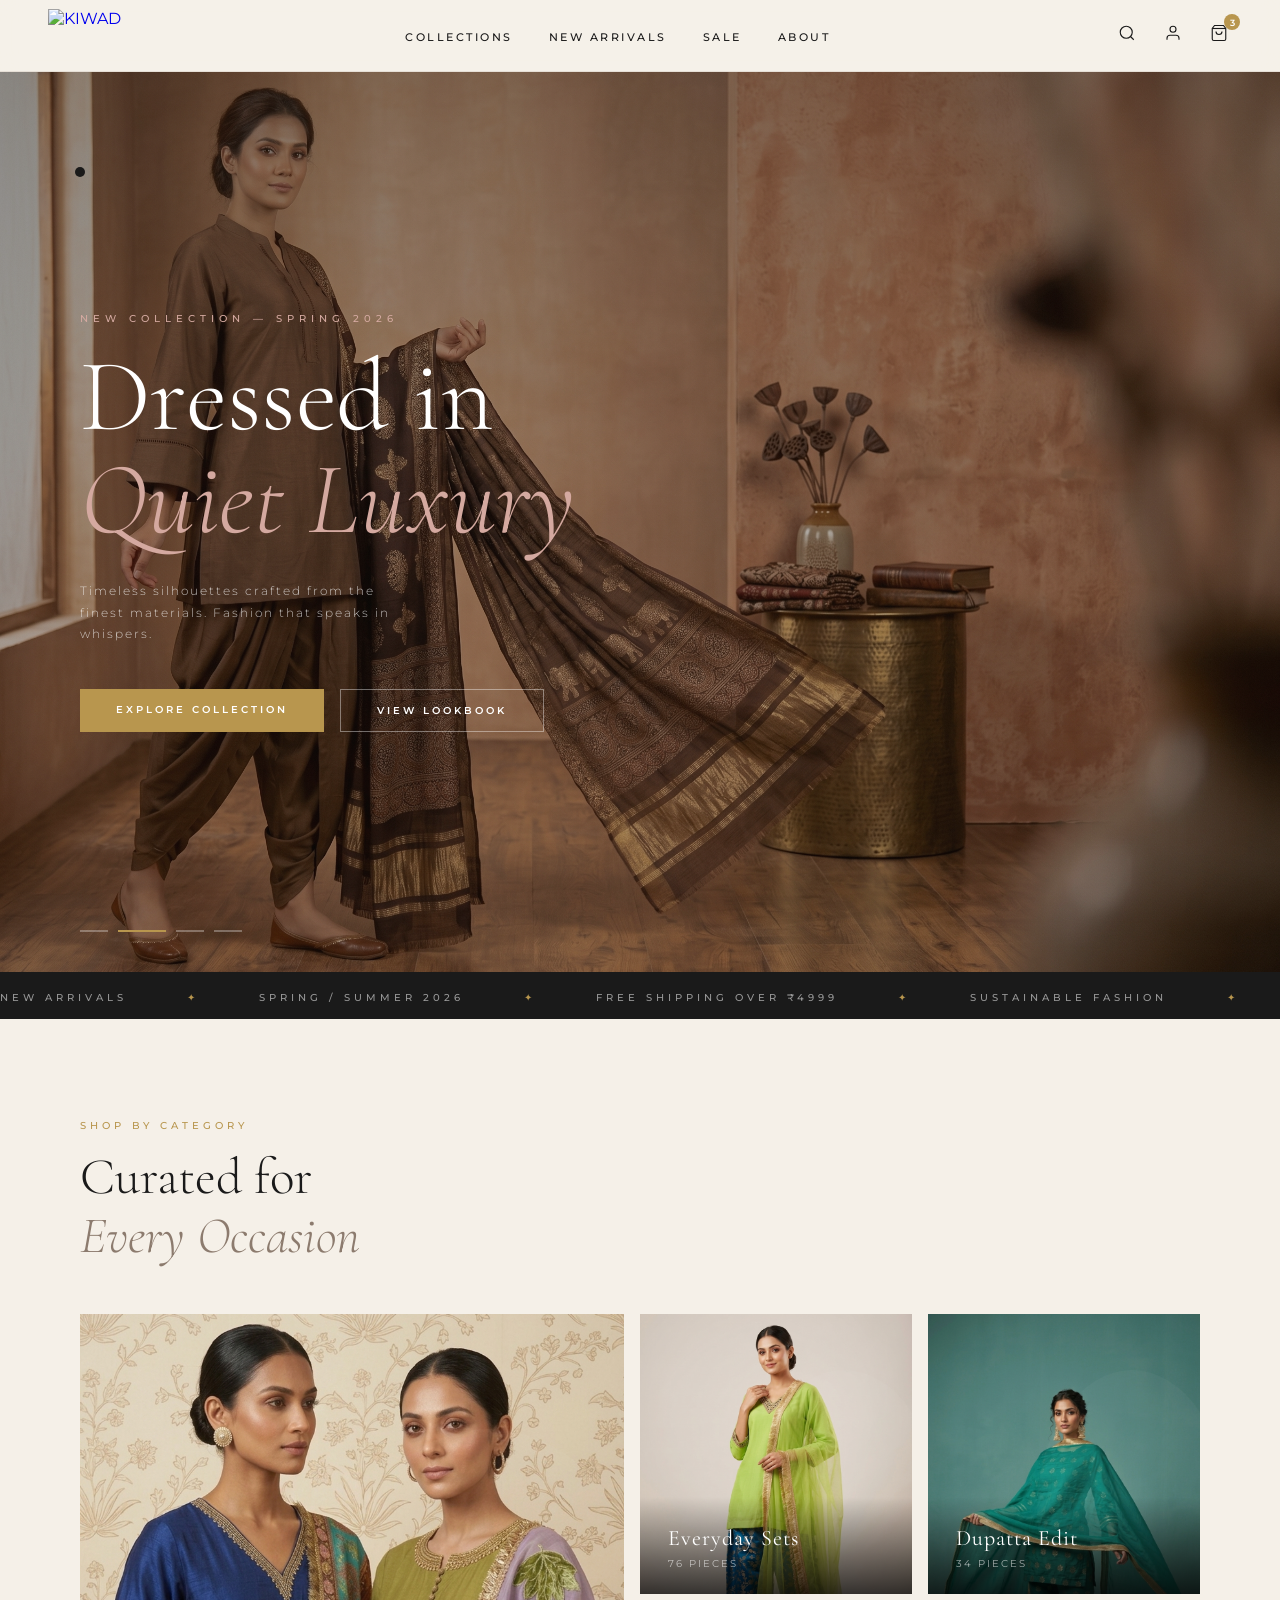
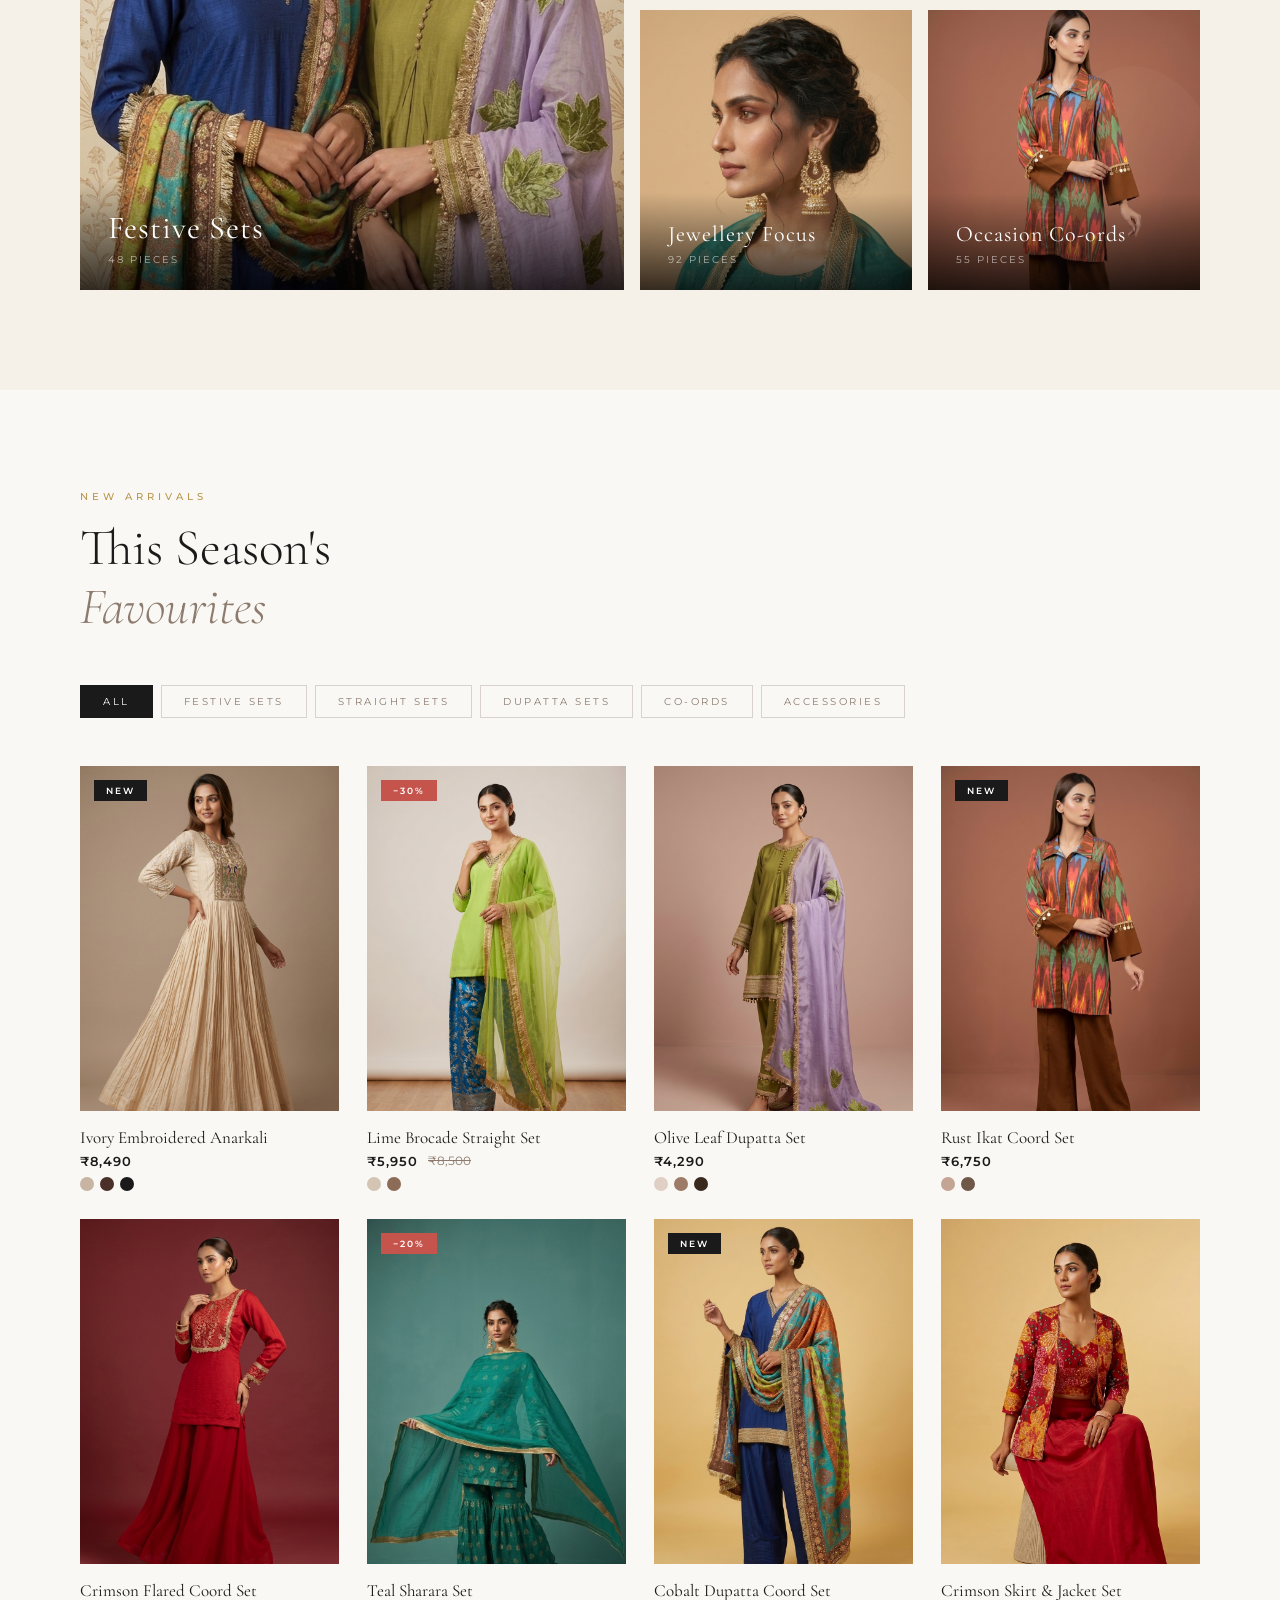
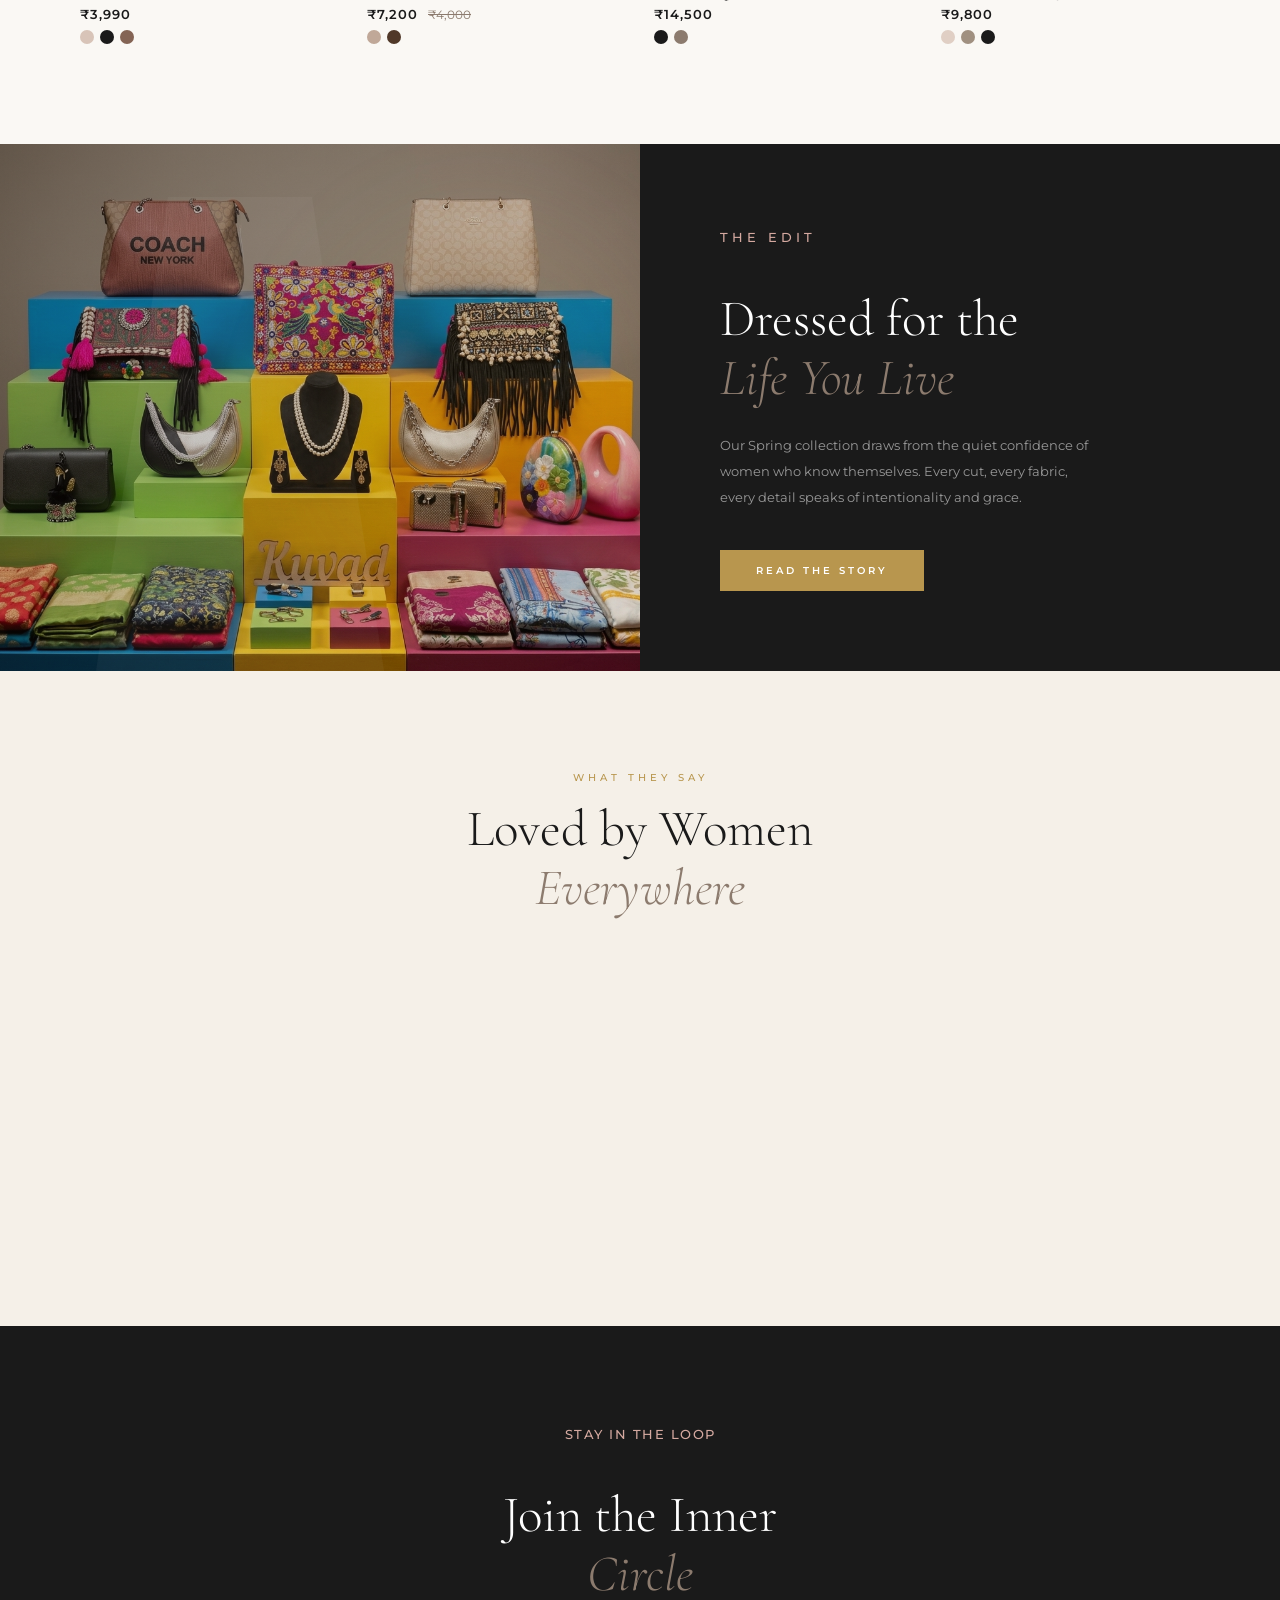
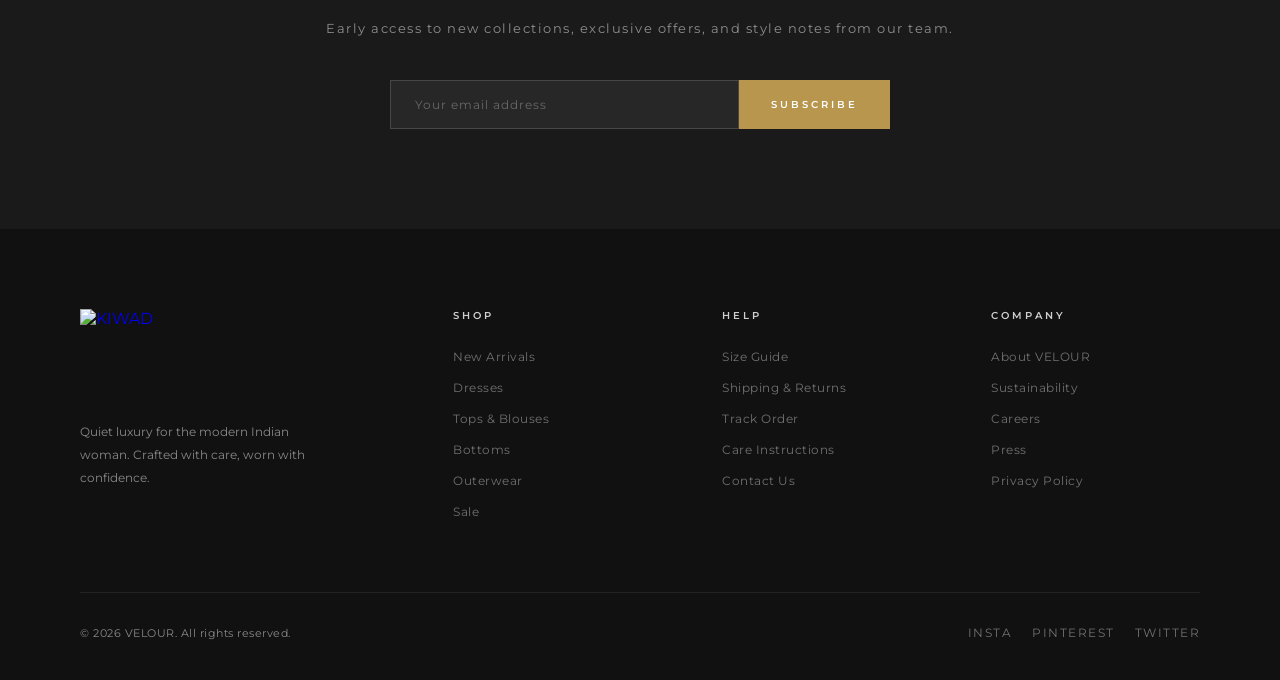
==== commit ed1c562c: "images and footer update" ====
--- a/index.html
+++ b/index.html
@@ -12,7 +12,7 @@
 </head>
 
 <body>
-  <nav id="navbar"> <a href="#" class="nav-logo"><img src="assets/kiwad.jpg" alt="KIWAD" class="brand-logo-image" /></a>
+  <nav id="navbar"> <a href="#" class="nav-logo"><img src="assets/kiwadv3 (3).png" alt="KIWAD" class="brand-logo-image" /></a>
     <button class="nav-toggle" type="button" aria-expanded="false" aria-controls="nav-mobile-panel"
       aria-label="Toggle navigation">
       <span></span>
@@ -75,11 +75,7 @@
       <div class="dot" onclick="goToSlide(2)"></div>
       <div class="dot" onclick="goToSlide(3)"></div>
     </div>
-    <div class="slide-counter"> <span id="slide-num"></span>  </div>
     <div class="scroll-hint"></div>
-      
-       
-    </div>
   </section> <!-- ─── MARQUEE ─── -->
   <div class="marquee-strip">
     <div class="marquee-track"> <span>New Arrivals</span><span class="dot-sep">✦</span> <span>Spring / Summer
@@ -302,7 +298,7 @@
   </section> <!-- ─── FOOTER ─── -->
   <footer>
     <div class="footer-grid">
-      <div class="footer-brand"> <a href="#" class="nav-logo"><img src="assets/kiwad.jpg" alt="KIWAD" class="brand-logo-image" /></a>
+      <div class="footer-brand"> <a href="#" class="nav-logo"><img src="assets/kiwadv3 (3).png" alt="KIWAD" class="brand-logo-image" /></a>
         <p>Quiet luxury for the modern Indian woman. Crafted with care, worn with confidence.</p>
       </div>
       <div class="footer-col">
--- a/style.css
+++ b/style.css
@@ -30,7 +30,7 @@
 
 /* ─── NAVBAR ─── */
 nav {
-    position: static;
+    position: sticky;
     top: 0;
     left: 0;
     right: 0;
@@ -48,6 +48,10 @@
 
 nav.scrolled {
     box-shadow: 0 4px 32px rgba(26, 26, 26, 0.08);
+}
+
+nav.is-menu-open {
+    z-index: 9500;
 }
 
 .nav-logo {
@@ -193,6 +197,7 @@
     top: calc(100% + 1px);
     left: 24px;
     right: 24px;
+    z-index: 1;
     padding: 24px;
     background: rgba(250, 248, 244, 0.98);
     border: 1px solid rgba(140, 123, 110, 0.18);
@@ -264,33 +269,33 @@
     opacity: 1;
 }
 
-/* Slide images using gradient artistry since no external images */
+/* Home hero images: portrait assets for mobile, landscape assets for desktop */
 .slide-1 {
     background-image:
         linear-gradient(135deg, rgba(20, 16, 12, 0.62) 0%, rgba(20, 16, 12, 0.18) 100%),
         url("assets/campaign-dual-occasionwear-portrait.png");
-    background-position: center 1%;
+    background-position: center, center 1%;
 }
 
 .slide-2 {
     background-image:
         linear-gradient(160deg, rgba(24, 18, 12, 0.5) 0%, rgba(24, 18, 12, 0.24) 100%),
         url("assets/look-cocoa-kurta-salwar-set.png");
-    background-position: center 1%;
+    background-position: center, center 1%;
 }
 
 .slide-3 {
     background-image:
         linear-gradient(120deg, rgba(18, 16, 12, 0.56) 0%, rgba(18, 16, 12, 0.2) 100%),
         url("assets/portrait-teal-gold-jhumka.png");
-    background-position: center 1%;
+    background-position: center, center 1%;
 }
 
 .slide-4 {
     background-image:
         linear-gradient(150deg, rgba(22, 14, 10, 0.56) 0%, rgba(22, 14, 10, 0.18) 100%),
         url("assets/portrait-crimson-brocade-set.png");
-    background-position: center 1%;
+    background-position: center, center 1%;
 }
 
 /* Decorative texture overlay */
@@ -432,16 +437,6 @@
 .dot.active {
     background: var(--gold);
     width: 48px;
-}
-
-/* Slide counter */
-.slide-counter {
-    position: none;
-}
-
-.slide-counter span {
-    color: white;
-    font-size: 17px;
 }
 
 @keyframes slideUp {
@@ -1208,6 +1203,36 @@
     }
 }
 
+@media (min-width: 769px) {
+    .slide-1 {
+        background-image:
+            linear-gradient(135deg, rgba(20, 16, 12, 0.62) 0%, rgba(20, 16, 12, 0.18) 100%),
+            url("assets/home/desktop/hero-dual-occasionwear.png");
+        background-position: center, center;
+    }
+
+    .slide-2 {
+        background-image:
+            linear-gradient(160deg, rgba(24, 18, 12, 0.5) 0%, rgba(24, 18, 12, 0.24) 100%),
+            url("assets/home/desktop/hero-cocoa-kurta-set.jpeg");
+        background-position: center, center;
+    }
+
+    .slide-3 {
+        background-image:
+            linear-gradient(120deg, rgba(18, 16, 12, 0.56) 0%, rgba(18, 16, 12, 0.2) 100%),
+            url("assets/home/desktop/hero-teal-jhumka.png");
+        background-position: center, center;
+    }
+
+    .slide-4 {
+        background-image:
+            linear-gradient(150deg, rgba(22, 14, 10, 0.56) 0%, rgba(22, 14, 10, 0.18) 100%),
+            url("assets/home/desktop/hero-crimson-brocade-set.png");
+        background-position: center, center;
+    }
+}
+
 @media (max-width: 768px) {
     .nav-links,
     .nav-icons {
@@ -1275,9 +1300,73 @@
         padding: 48px 32px;
     }
 
+    footer {
+        padding: 64px 24px 34px;
+    }
+
     .footer-grid {
-        grid-template-columns: 1fr;
-        gap: 32px;
+        grid-template-columns: repeat(2, minmax(0, 1fr));
+        gap: 34px 28px;
+        margin-bottom: 42px;
+    }
+
+    .footer-brand {
+        grid-column: 1 / -1;
+        max-width: 310px;
+    }
+
+    .footer-col:last-child {
+        grid-column: 1 / -1;
+    }
+
+    .footer-col:last-child ul {
+        columns: 2;
+        column-gap: 28px;
+    }
+
+    .footer-brand .nav-logo {
+        margin-bottom: 14px;
+    }
+
+    .footer-brand .brand-logo-image {
+        height: 68px;
+    }
+
+    .footer-brand p {
+        max-width: none;
+        font-size: 12px;
+        line-height: 1.8;
+    }
+
+    .footer-col h4 {
+        margin-bottom: 16px;
+    }
+
+    .footer-col li {
+        margin-bottom: 14px;
+    }
+
+    .footer-col a {
+        display: inline-block;
+        padding: 2px 0;
+        font-size: 13px;
+    }
+
+    .footer-bottom {
+        align-items: flex-start;
+        flex-direction: column;
+        gap: 22px;
+        padding-top: 26px;
+    }
+
+    .footer-bottom p {
+        max-width: 220px;
+        line-height: 1.6;
+    }
+
+    .social-links {
+        flex-wrap: wrap;
+        gap: 14px 22px;
     }
 
     .newsletter-form {
@@ -1326,6 +1415,33 @@
     .nav-mobile-actions {
         grid-template-columns: 1fr;
     }
+
+    footer {
+        padding: 56px 24px 32px;
+    }
+
+    .footer-grid {
+        gap: 30px 22px;
+    }
+
+    .footer-brand .brand-logo-image {
+        height: 58px;
+    }
+
+    .social-links {
+        width: 100%;
+        justify-content: space-between;
+    }
+}
+
+@media (max-width: 360px) {
+    .footer-grid {
+        grid-template-columns: 1fr;
+    }
+
+    .footer-col:last-child ul {
+        columns: 1;
+    }
 }
 
 @media (hover: none), (pointer: coarse) {
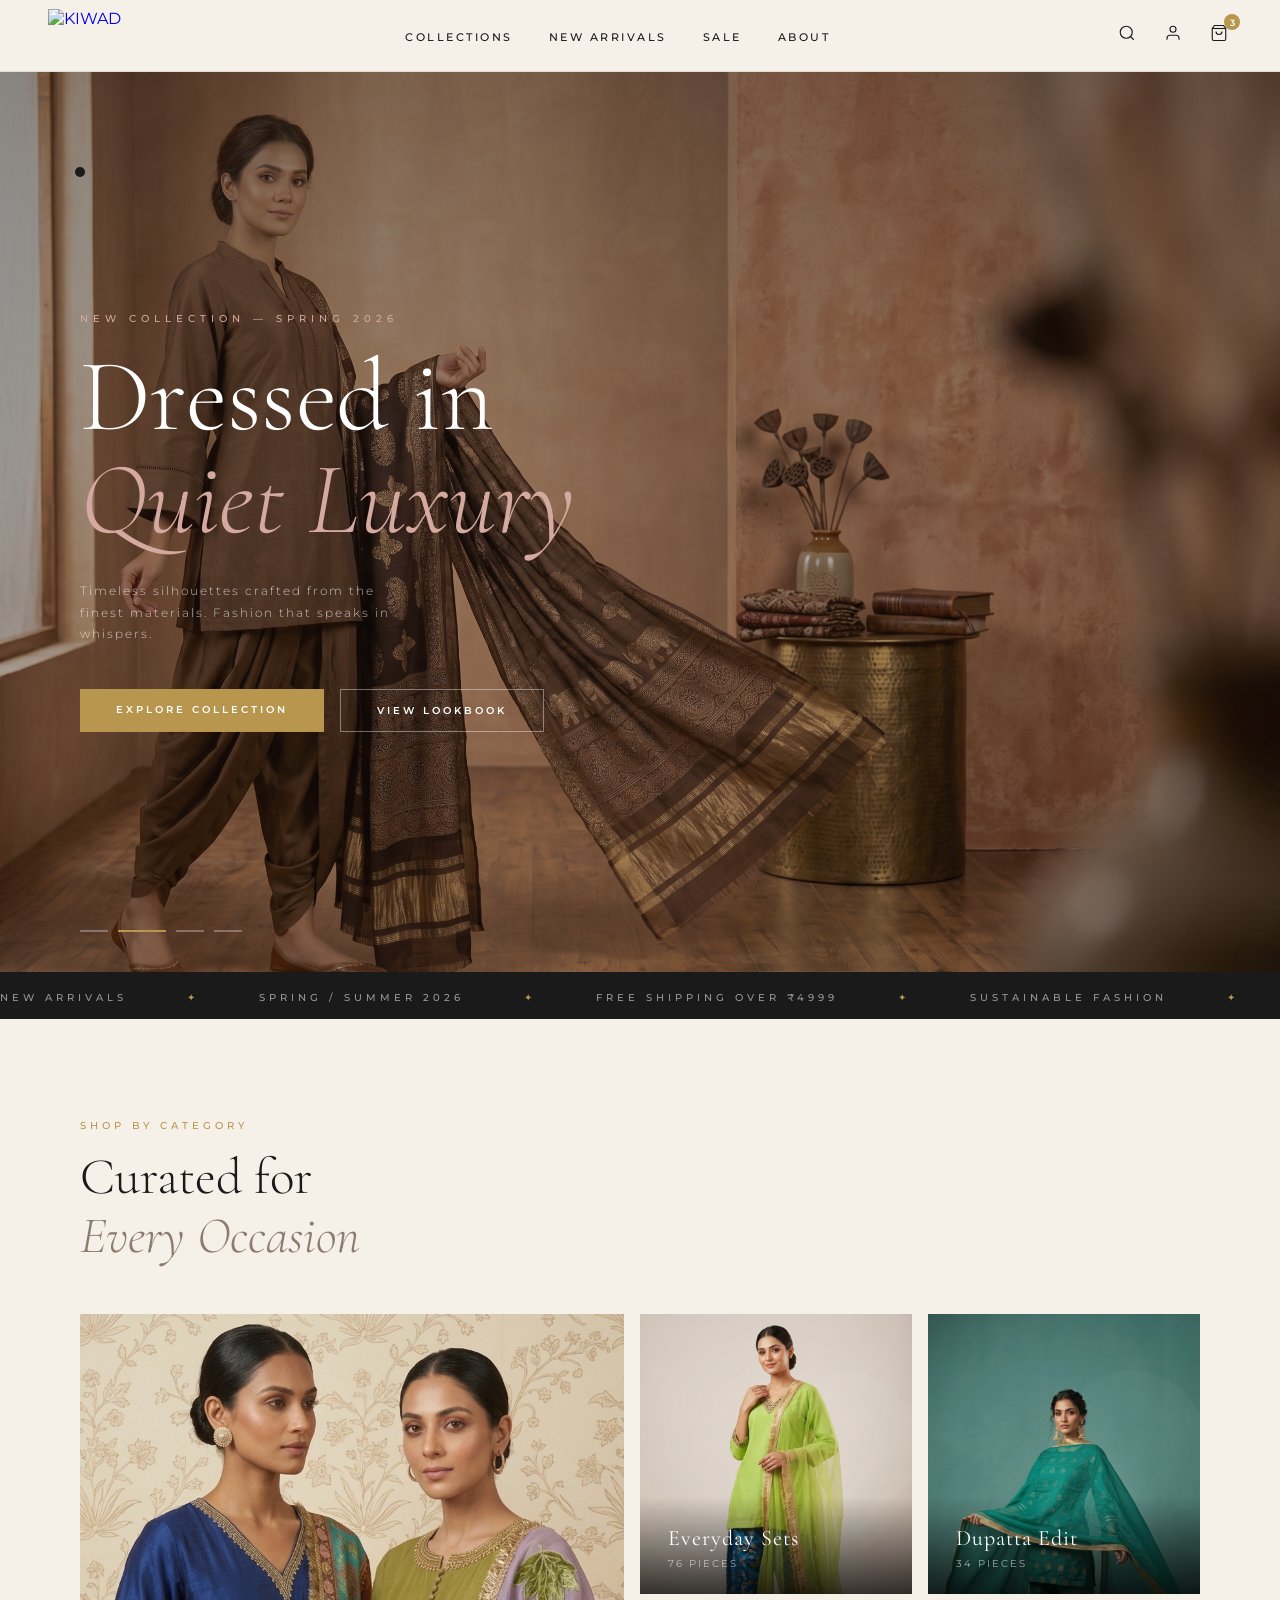
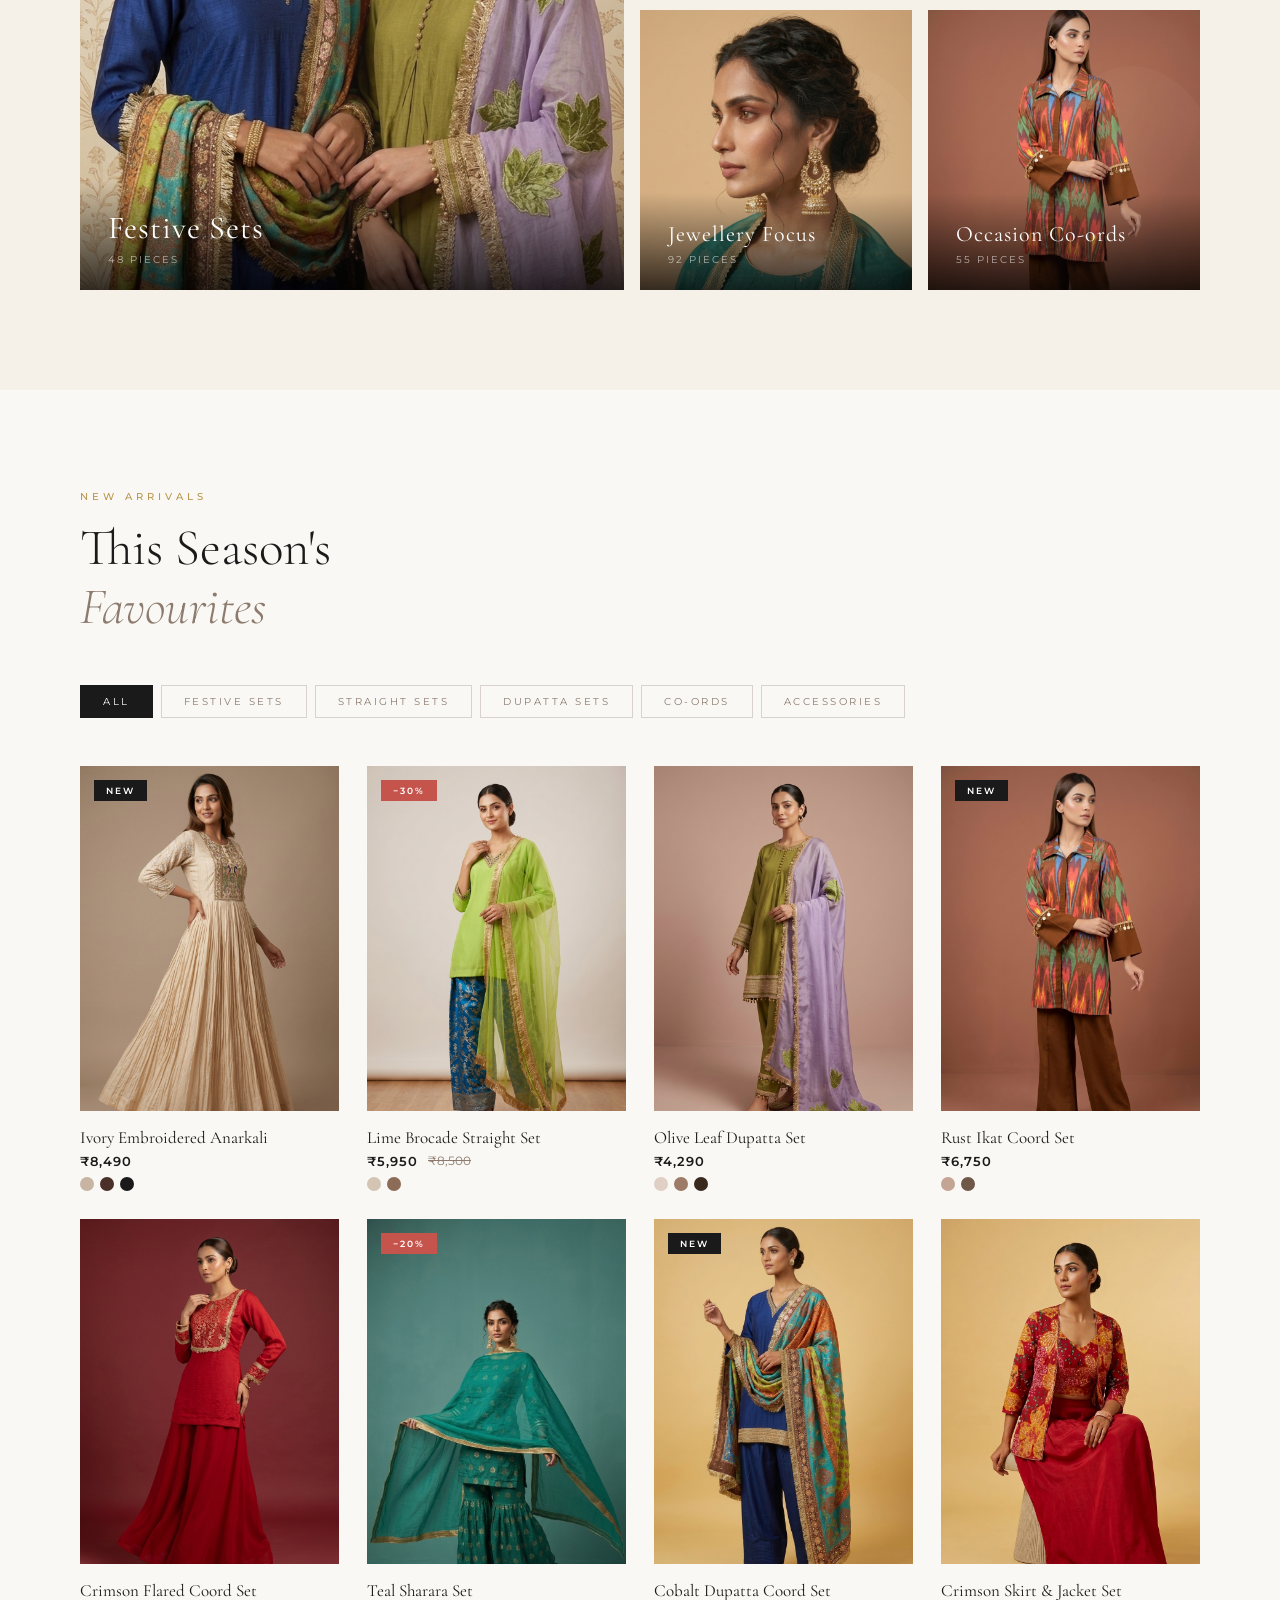
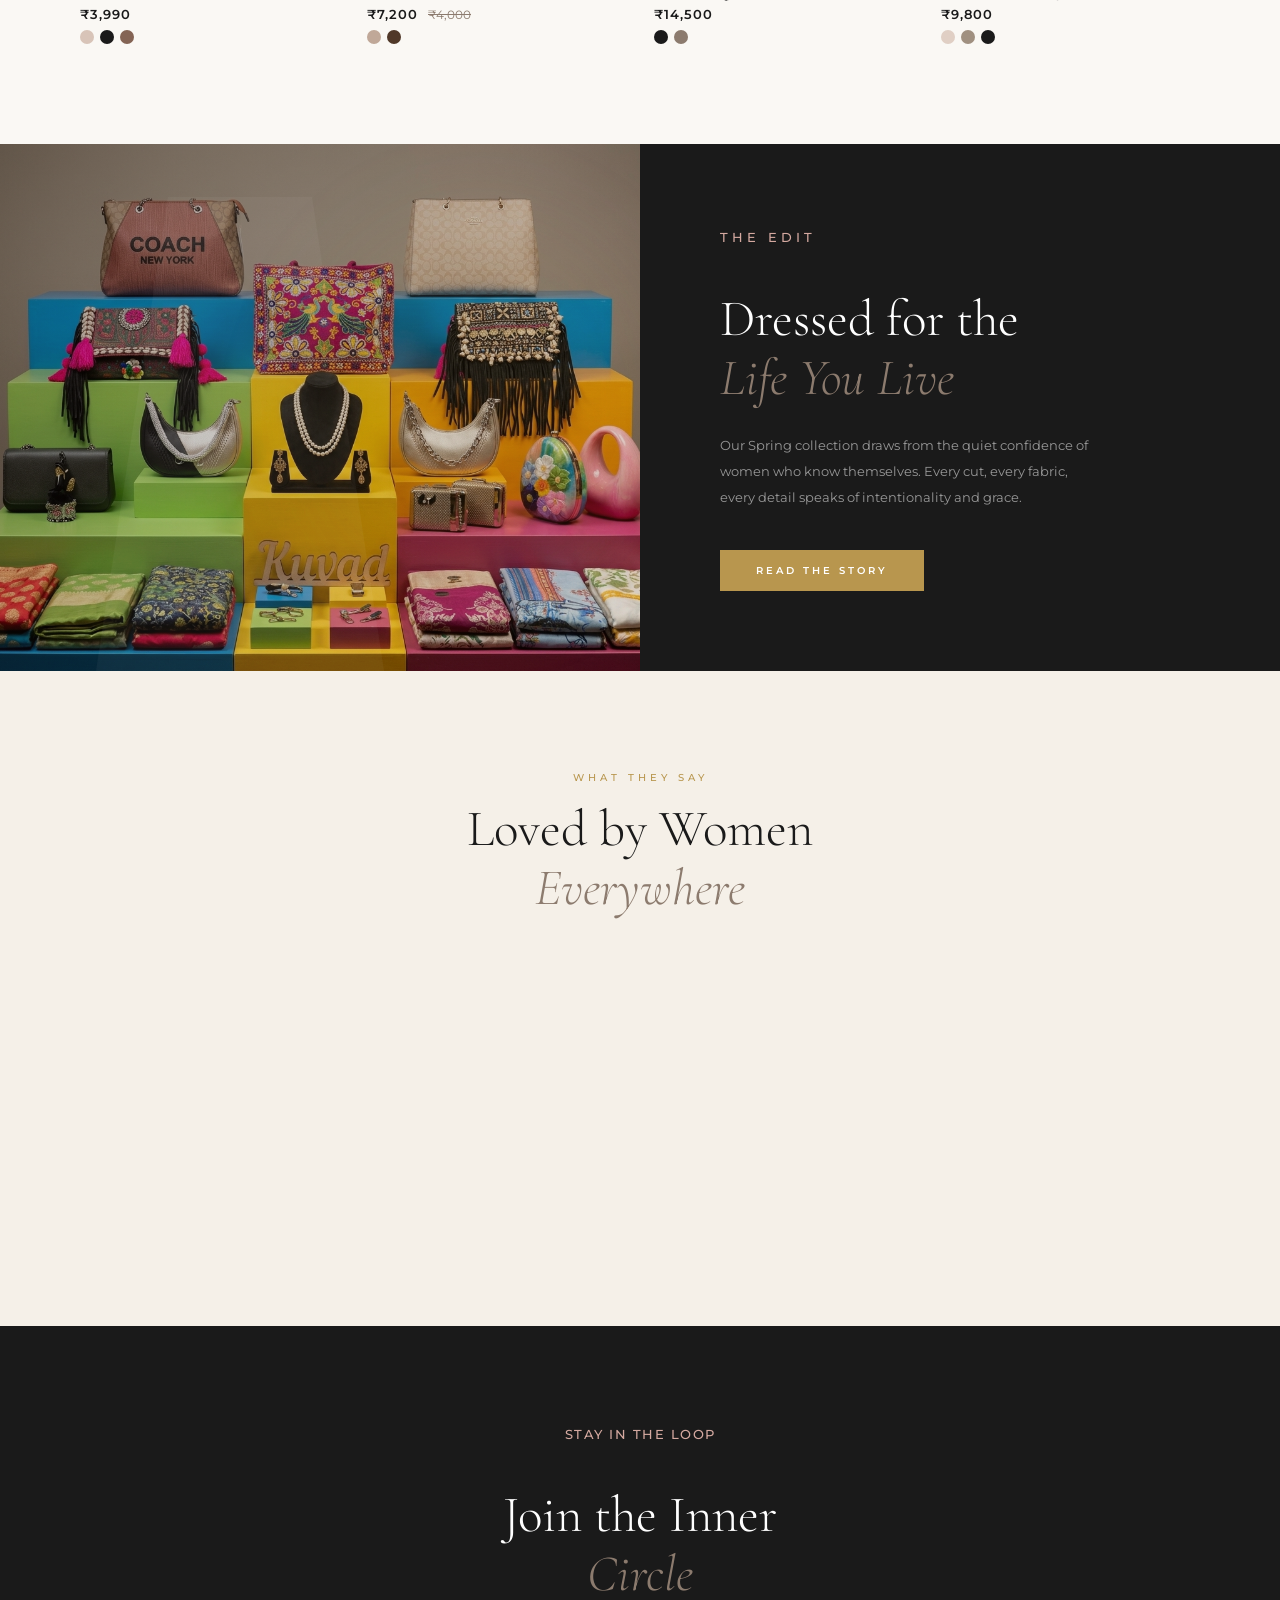
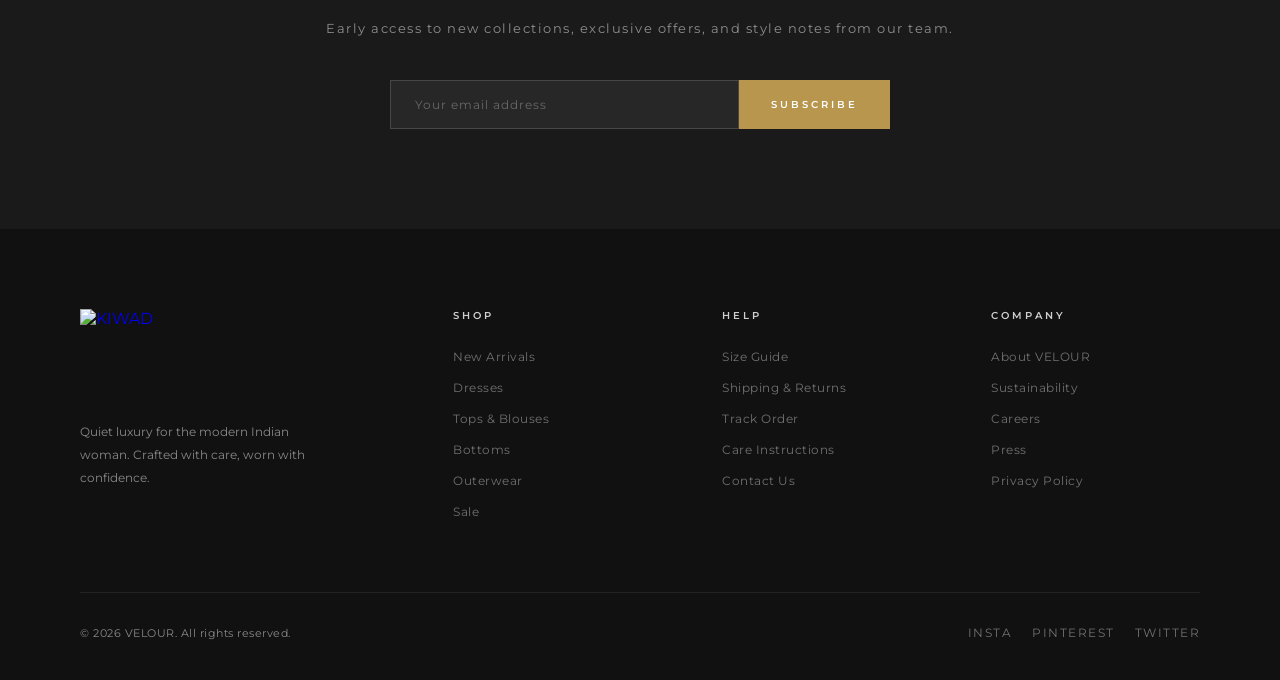
==== commit c53c69d6: "hello" ====
--- a/index.html
+++ b/index.html
@@ -337,6 +337,7 @@
       <p>© 2026 VELOUR. All rights reserved.</p>
       <div class="social-links"> <a href="#">Insta</a> <a href="#">Pinterest</a> <a href="#">Twitter</a> </div>
     </div>
+    
   </footer> <!-- ─── SCRIPTS ─── -->
   <script src="index.js"></script>
 </body>
--- a/style.css
+++ b/style.css
@@ -30,7 +30,7 @@
 
 /* ─── NAVBAR ─── */
 nav {
-    position: sticky;
+    position: static;
     top: 0;
     left: 0;
     right: 0;
@@ -1050,6 +1050,7 @@
     gap: 0;
 }
 
+
 .newsletter-form input {
     flex: 1;
     padding: 16px 24px;
@@ -1208,28 +1209,28 @@
         background-image:
             linear-gradient(135deg, rgba(20, 16, 12, 0.62) 0%, rgba(20, 16, 12, 0.18) 100%),
             url("assets/home/desktop/hero-dual-occasionwear.png");
-        background-position: center, center;
+        background-position: center,center 1%;
     }
 
     .slide-2 {
         background-image:
             linear-gradient(160deg, rgba(24, 18, 12, 0.5) 0%, rgba(24, 18, 12, 0.24) 100%),
             url("assets/home/desktop/hero-cocoa-kurta-set.jpeg");
-        background-position: center, center;
+        background-position: center, center 2%;
     }
 
     .slide-3 {
         background-image:
             linear-gradient(120deg, rgba(18, 16, 12, 0.56) 0%, rgba(18, 16, 12, 0.2) 100%),
             url("assets/home/desktop/hero-teal-jhumka.png");
-        background-position: center, center;
+        background-position: center, center 2%;
     }
 
     .slide-4 {
         background-image:
             linear-gradient(150deg, rgba(22, 14, 10, 0.56) 0%, rgba(22, 14, 10, 0.18) 100%),
             url("assets/home/desktop/hero-crimson-brocade-set.png");
-        background-position: center, center;
+        background-position: center, center 2%;
     }
 }
 
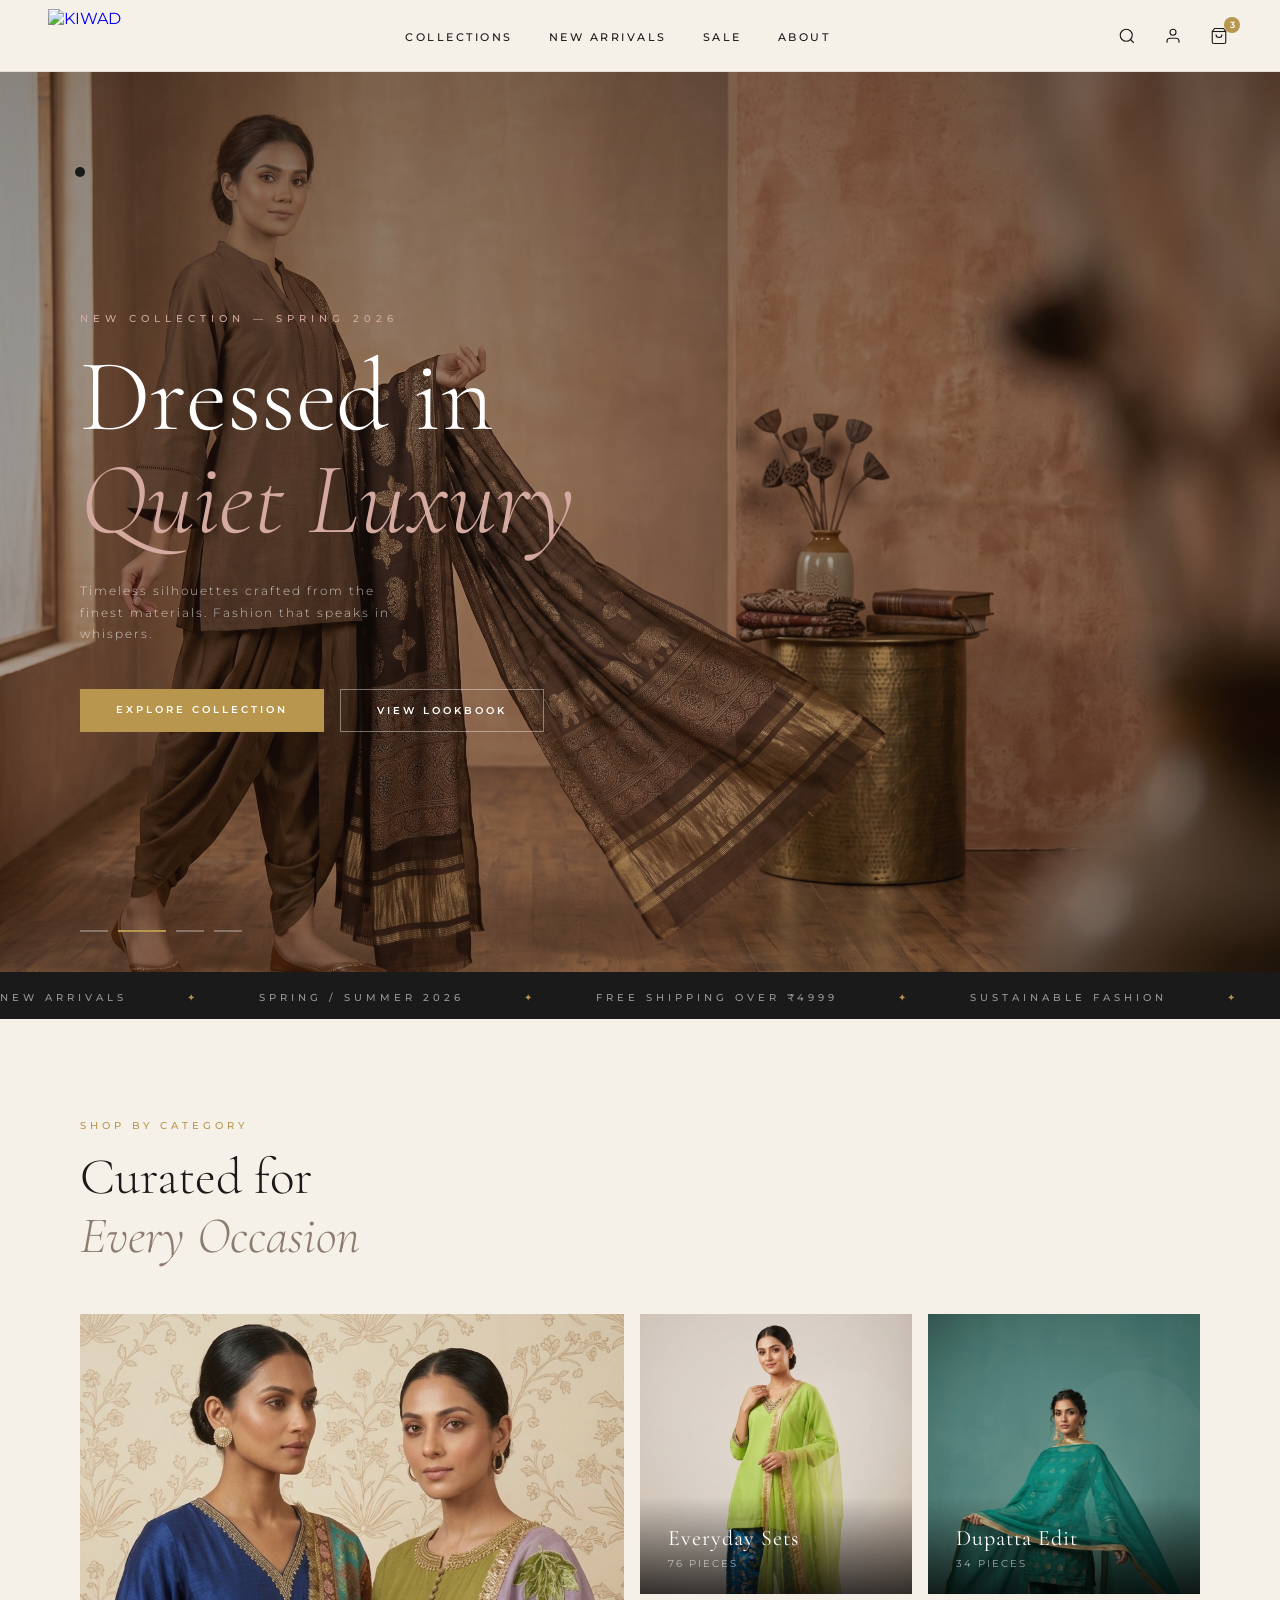
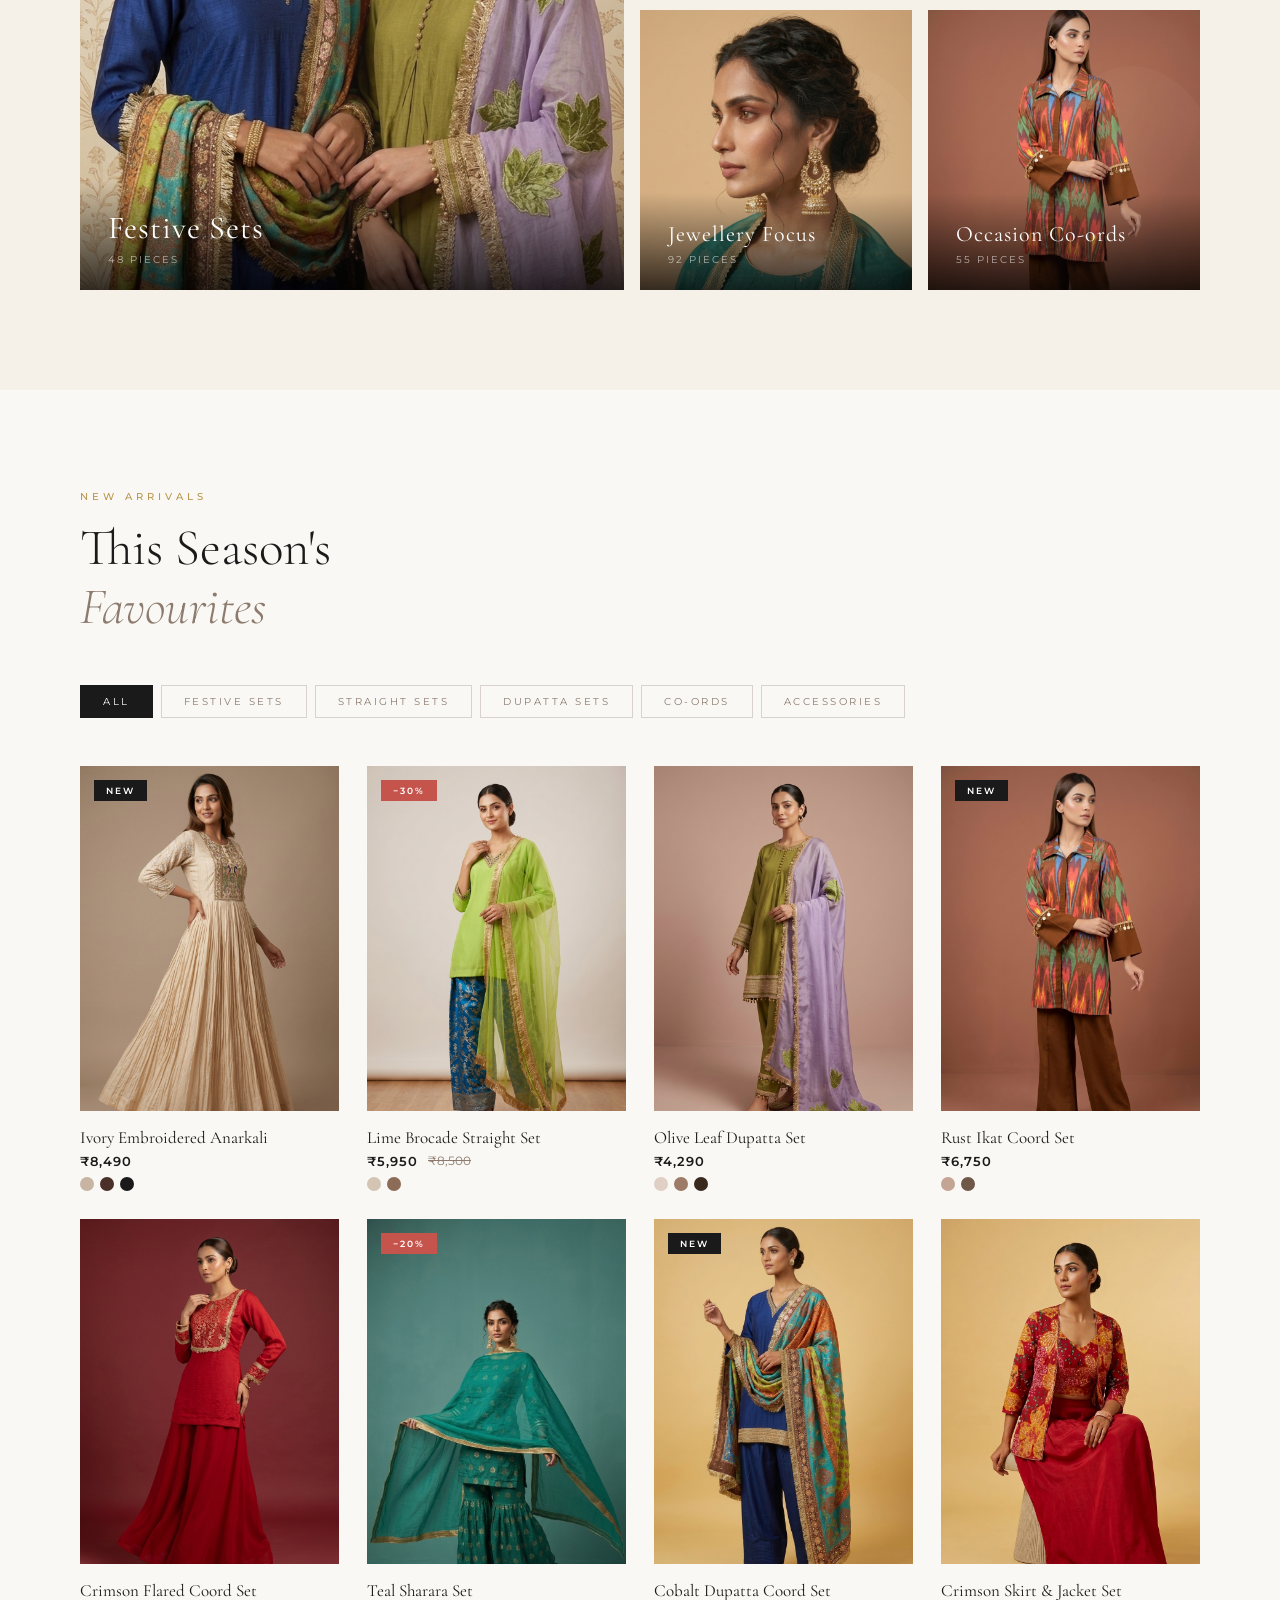
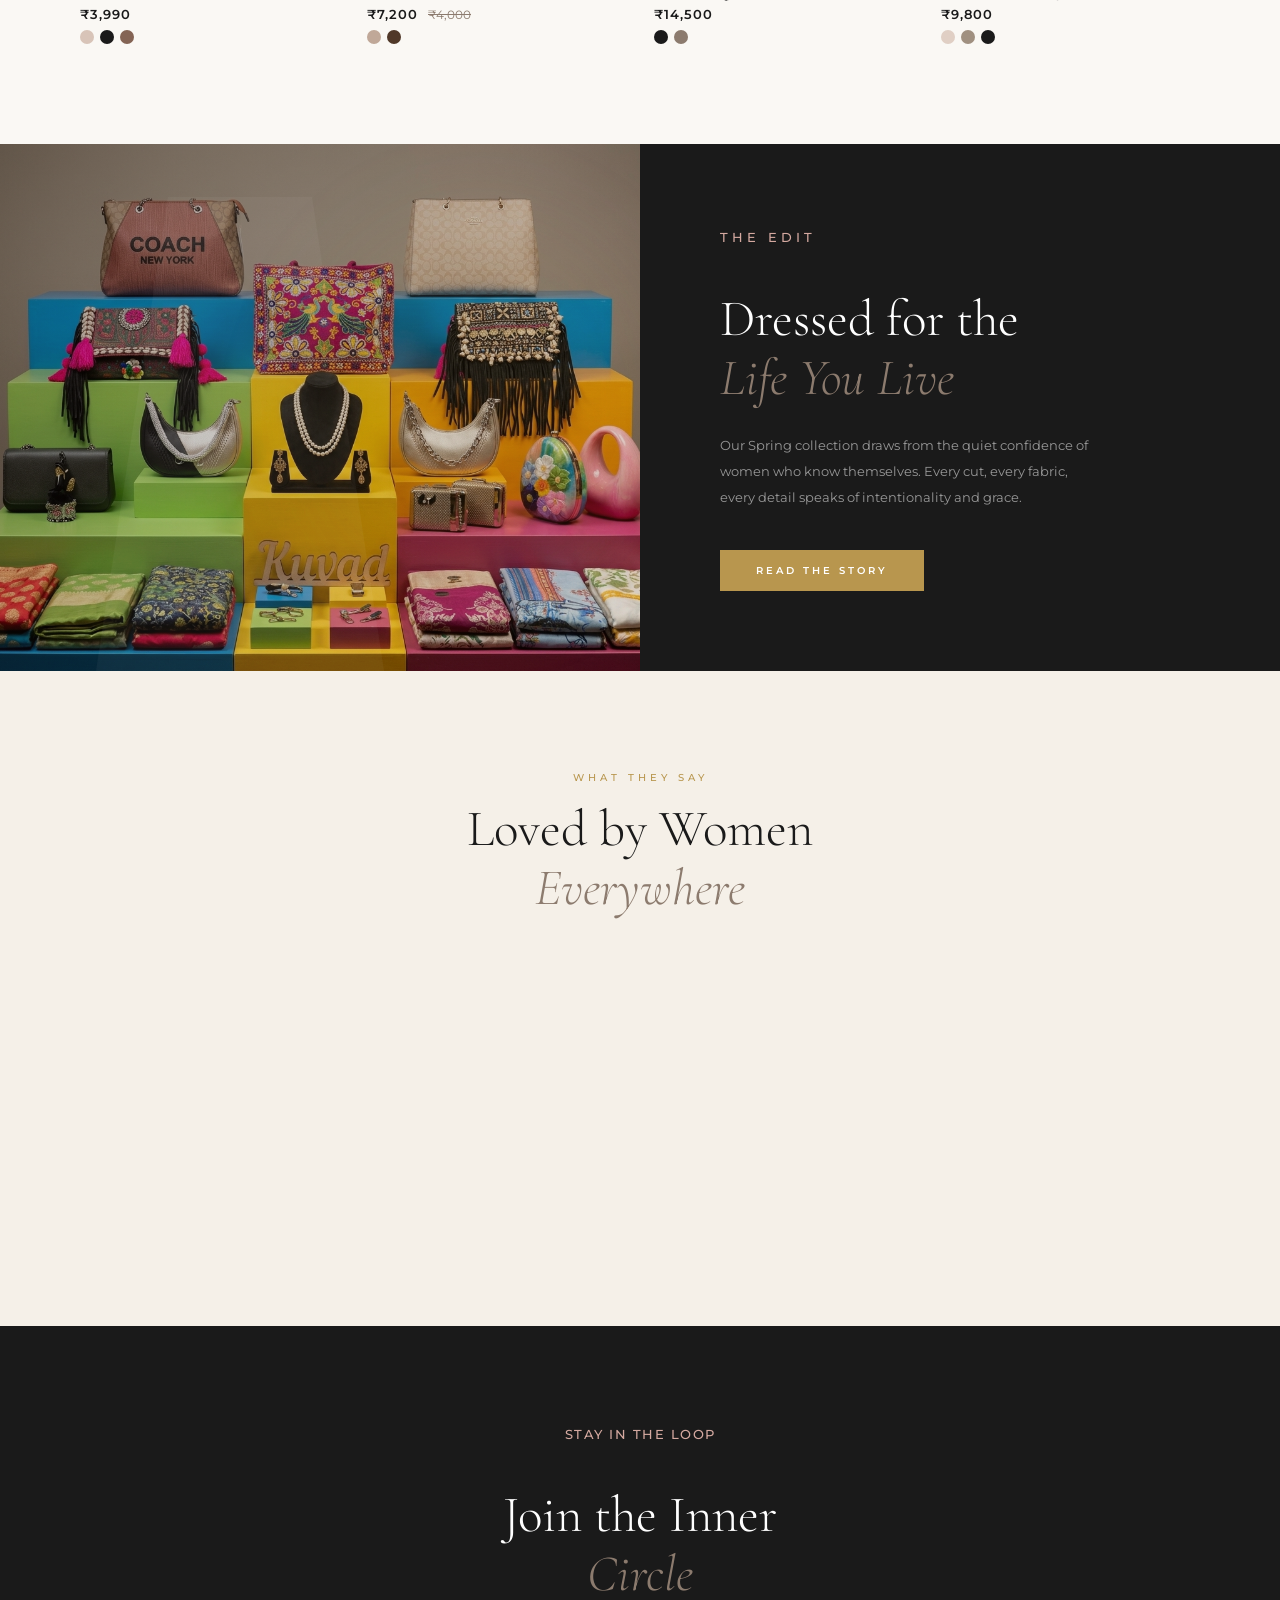
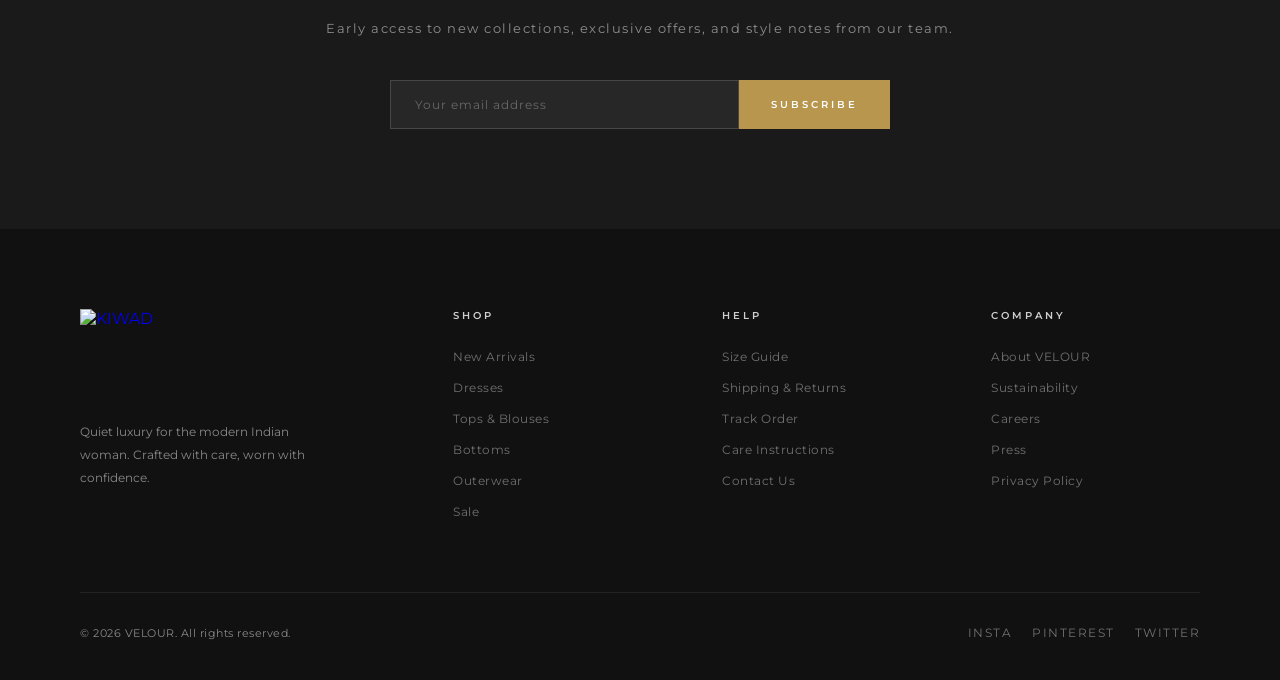
==== commit 66b54cbb: "search bar update" ====
--- a/index.html
+++ b/index.html
@@ -26,21 +26,21 @@
       <li><a href="collections/newpage/about/">About</a></li>
             
     </ul>
-    <div class="nav-icons"> <button title="Search"> <svg width="18" height="18" viewBox="0 0 24 24" fill="none"
+    <div class="nav-icons"> <a href="collections/search/" title="Search" aria-label="Search"> <svg width="18" height="18" viewBox="0 0 24 24" fill="none"
           stroke="currentColor" stroke-width="1.5">
           <circle cx="11" cy="11" r="8" />
           <line x1="21" y1="21" x2="16.65" y2="16.65" />
-        </svg> </button> <button title="Account"> <svg width="18" height="18" viewBox="0 0 24 24" fill="none"
+        </svg> </a> <a href="collections/accounts/" title="Account" aria-label="Account"> <svg width="18" height="18" viewBox="0 0 24 24" fill="none"
           stroke="currentColor" stroke-width="1.5">
           <path d="M20 21v-2a4 4 0 0 0-4-4H8a4 4 0 0 0-4 4v2" />
           <circle cx="12" cy="7" r="4" />
-        </svg> </button>
-      <div class="nav-cart-badge"> <button title="Cart"> <svg width="18" height="18" viewBox="0 0 24 24" fill="none"
+        </svg> </a>
+      <div class="nav-cart-badge"> <a href="collections/cart/" title="Cart" aria-label="Cart"> <svg width="18" height="18" viewBox="0 0 24 24" fill="none"
             stroke="currentColor" stroke-width="1.5">
             <path d="M6 2L3 6v14a2 2 0 0 0 2 2h14a2 2 0 0 0 2-2V6l-3-4z" />
             <line x1="3" y1="6" x2="21" y2="6" />
             <path d="M16 10a4 4 0 0 1-8 0" />
-          </svg> </button> <span>3</span> </div>
+          </svg> </a> <span>3</span> </div>
     </div>
     <div class="nav-mobile-panel" id="nav-mobile-panel" hidden>
       <ul class="nav-mobile-links">
@@ -50,9 +50,9 @@
         <li><a href="collections/newpage/about/">About</a></li>
       </ul>
       <div class="nav-mobile-actions">
-        <button type="button">Search</button>
-        <button type="button">Account</button>
-        <button type="button" data-cart-label>Cart (3)</button>
+        <a href="collections/search/">Search</a>
+        <a href="collections/accounts/">Account</a>
+        <a href="collections/cart/" data-cart-label>Cart (3)</a>
       </div>
     </div>
   </nav> <!-- ─── HERO ─── -->
--- a/style.css
+++ b/style.css
@@ -30,7 +30,7 @@
 
 /* ─── NAVBAR ─── */
 nav {
-    position: static;
+    position: sticky;
     top: 0;
     left: 0;
     right: 0;
@@ -151,16 +151,21 @@
     align-items: center;
 }
 
+.nav-icons a,
 .nav-icons button {
     background: none;
     border: none;
-    
+    display: inline-flex;
+    align-items: center;
+    justify-content: center;
     color: var(--charcoal);
     font-size: 18px;
+    text-decoration: none;
     transition: color 0.2s;
     padding: 4px;
 }
 
+.nav-icons a:hover,
 .nav-icons button:hover {
     color: var(--gold);
     cursor: none;
@@ -233,16 +238,21 @@
     margin-top: 20px;
 }
 
+.nav-mobile-actions a,
 .nav-mobile-actions button {
     border: 1px solid rgba(140, 123, 110, 0.18);
     background: var(--off-white);
     color: var(--charcoal);
+    display: flex;
+    align-items: center;
+    justify-content: center;
     padding: 14px 10px;
     font-family: 'Montserrat', sans-serif;
     font-size: 10px;
     font-weight: 600;
     letter-spacing: 0.18em;
     text-transform: uppercase;
+    text-decoration: none;
 }
 
 body.nav-open {
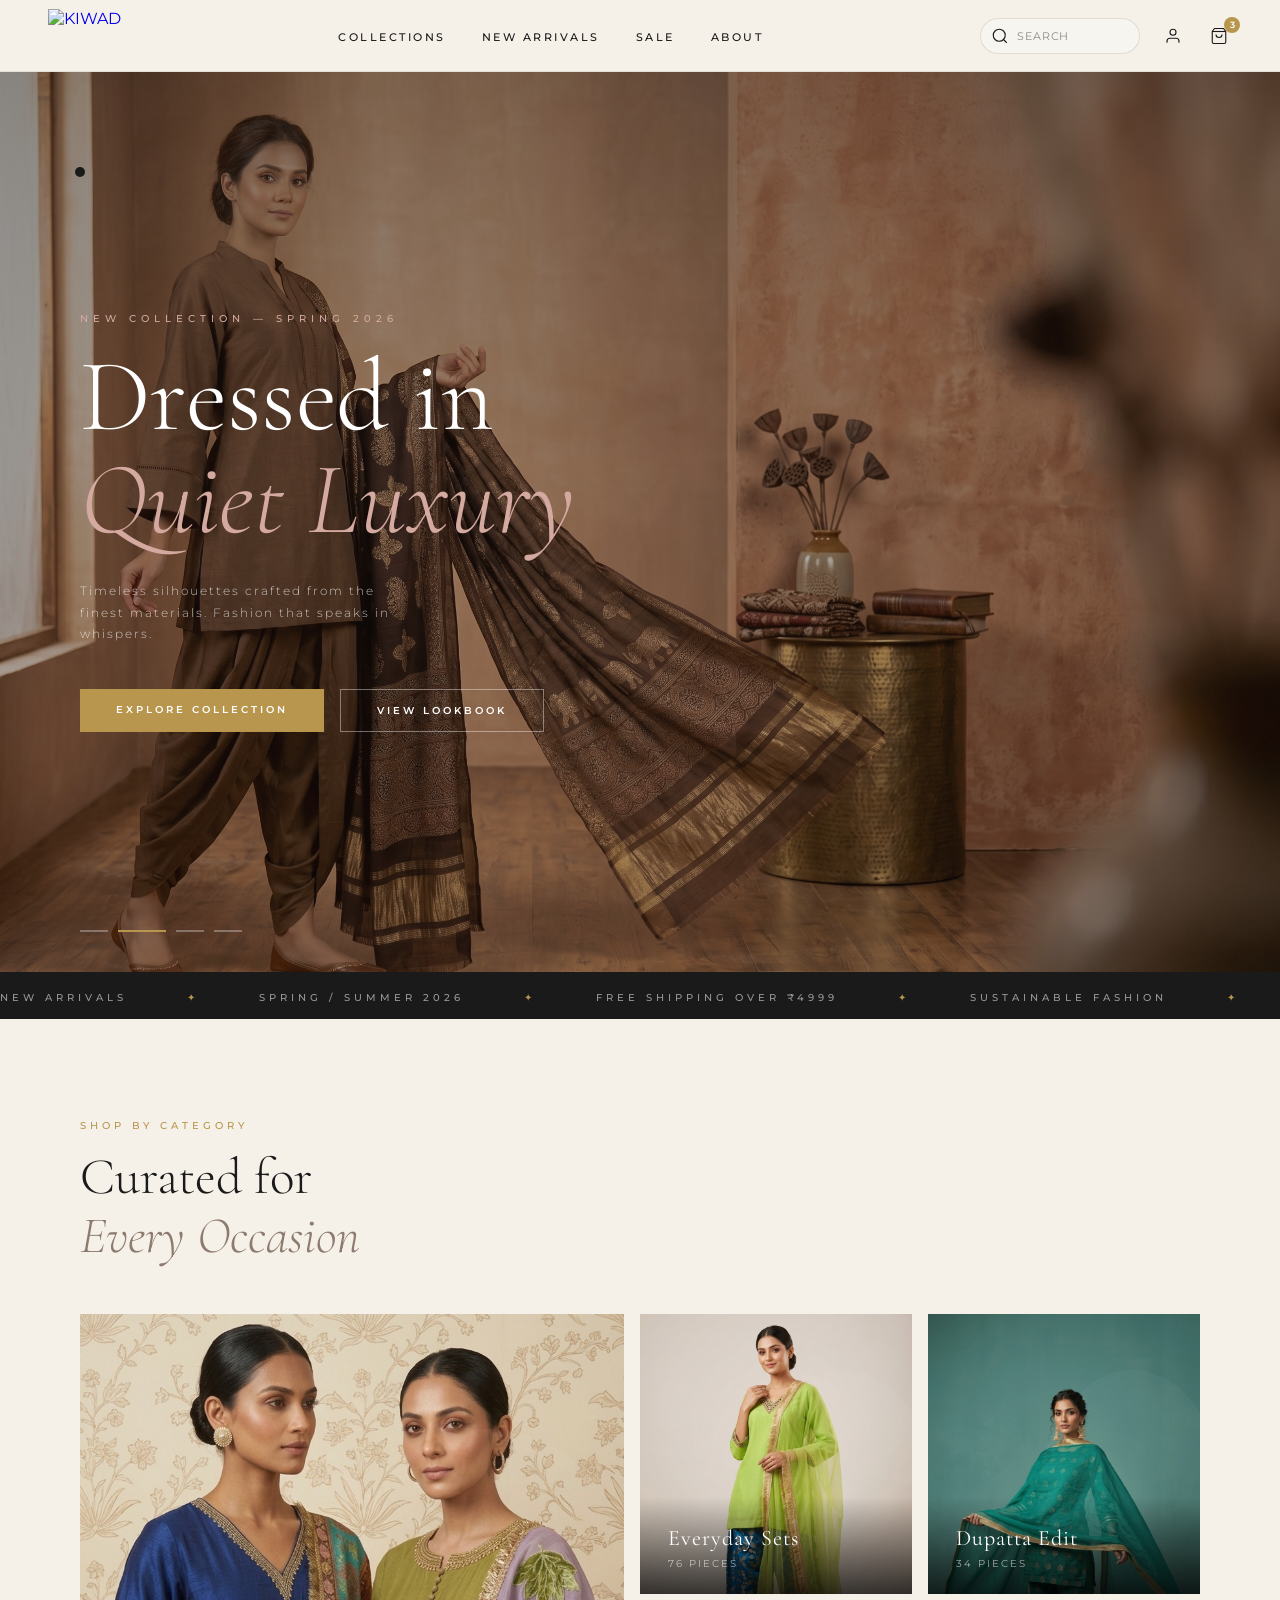
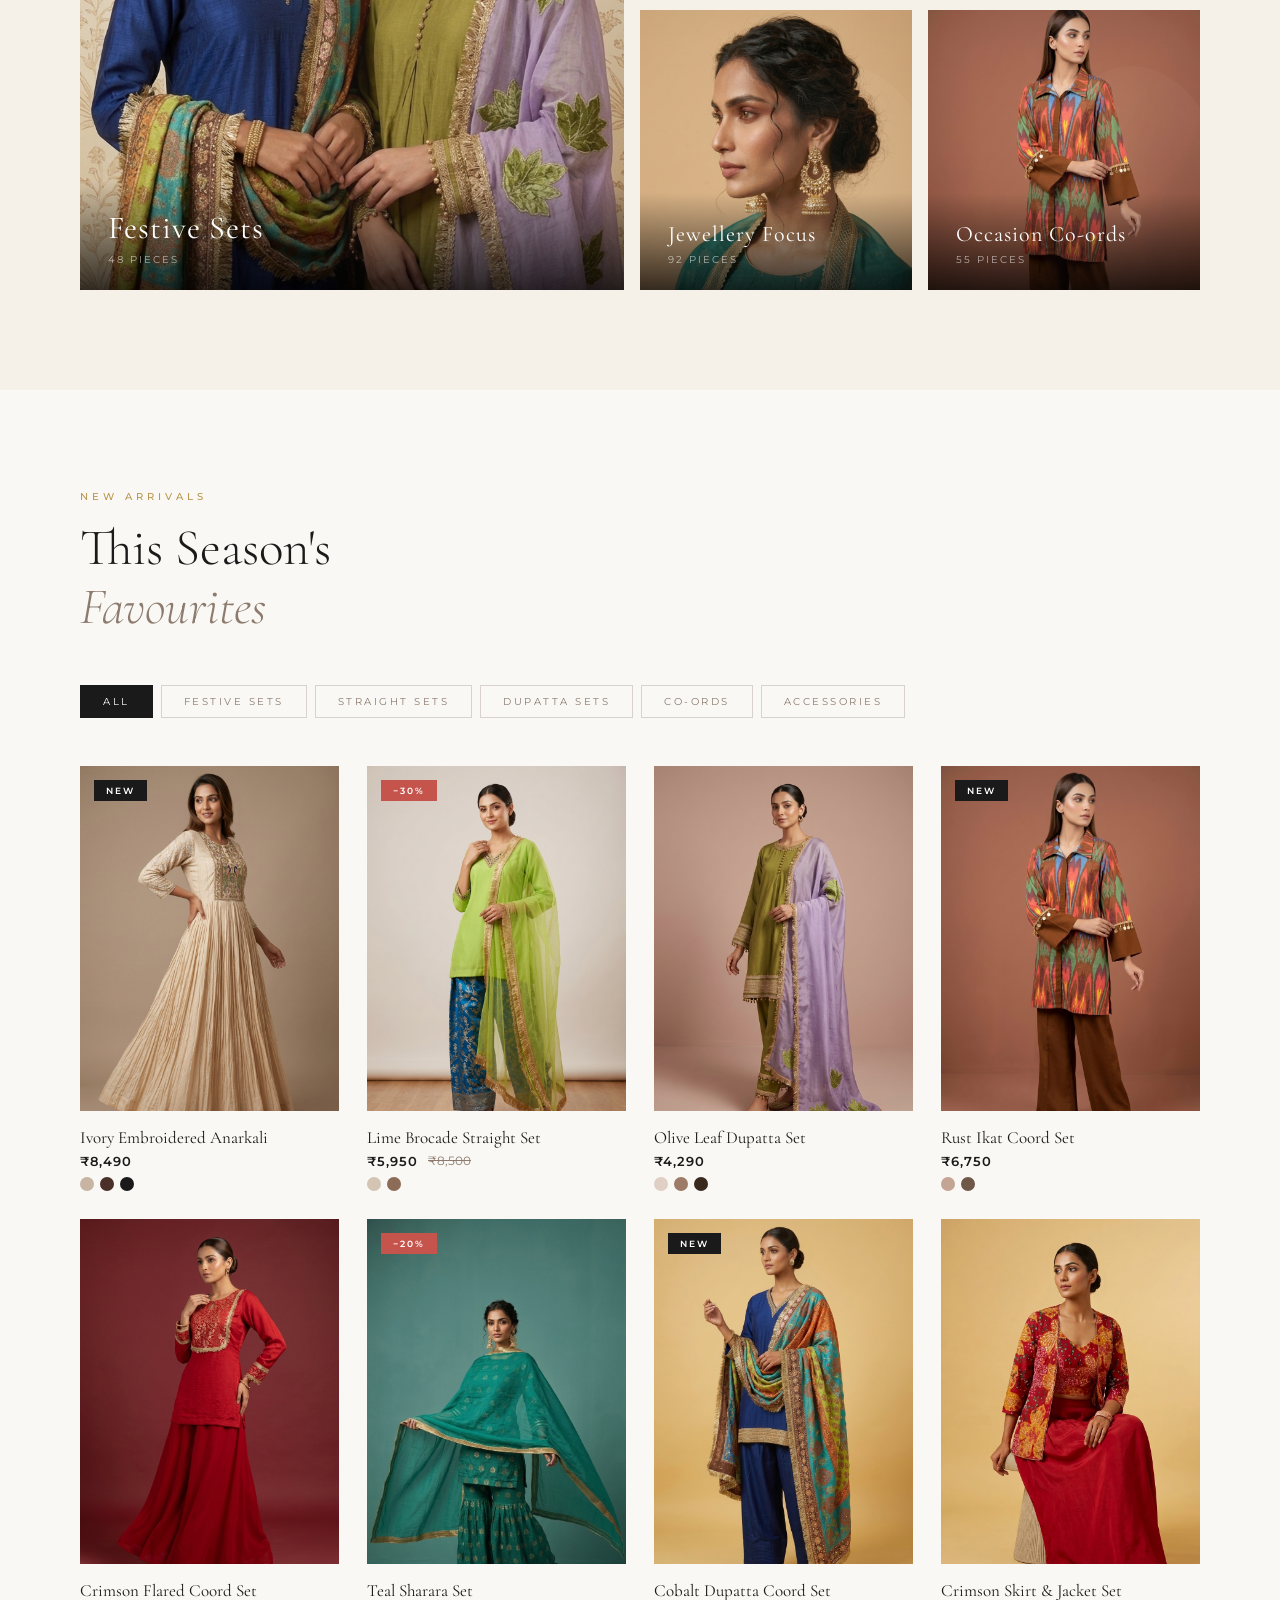
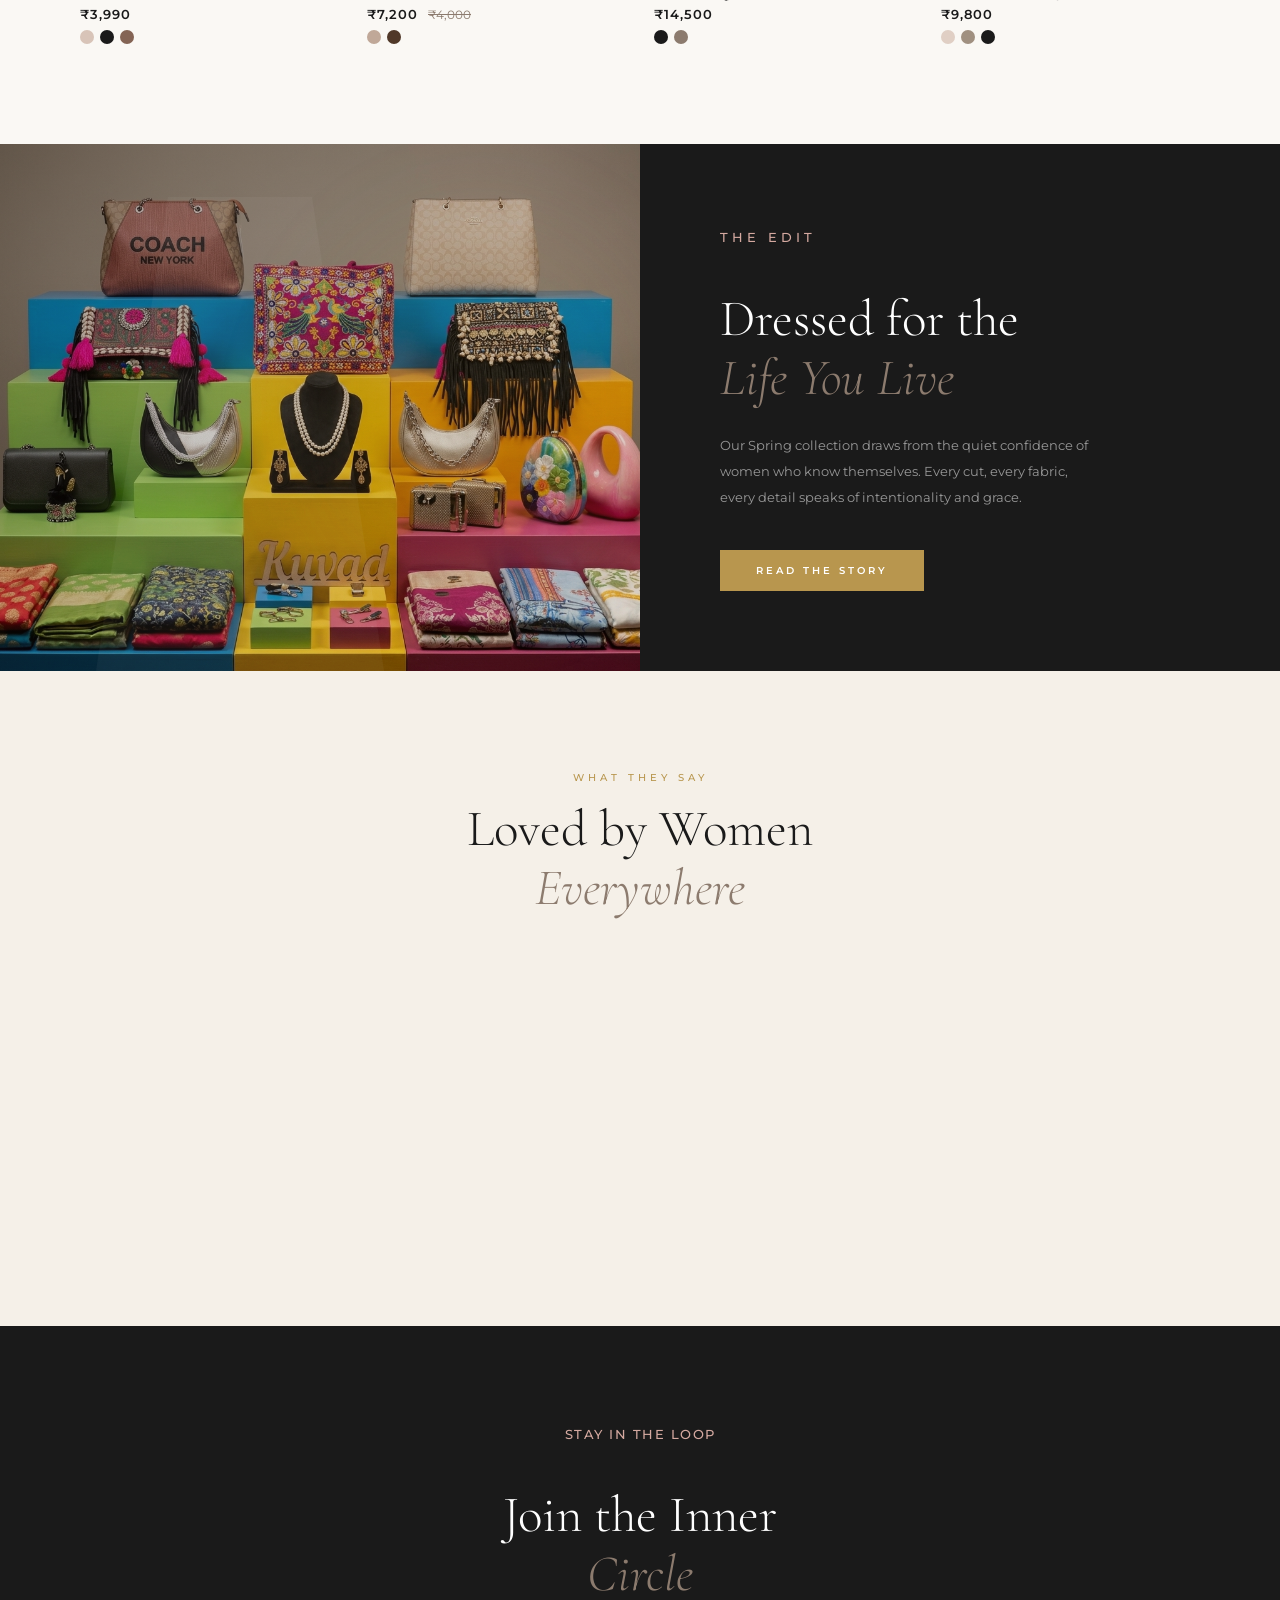
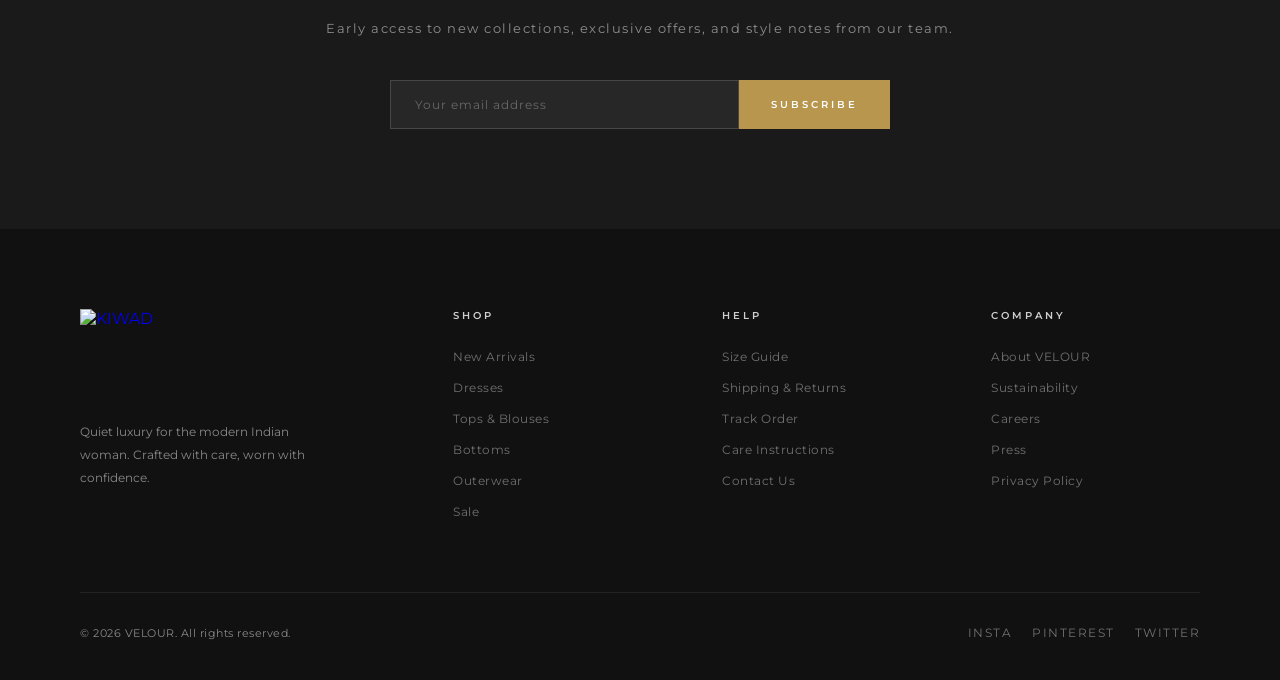
==== commit 45391614: "search bar update" ====
--- a/index.html
+++ b/index.html
@@ -26,11 +26,16 @@
       <li><a href="collections/newpage/about/">About</a></li>
             
     </ul>
-    <div class="nav-icons"> <a href="collections/search/" title="Search" aria-label="Search"> <svg width="18" height="18" viewBox="0 0 24 24" fill="none"
+    <div class="nav-icons"> <form class="nav-search" action="collections/accounts/search/" method="get" role="search">
+        <button type="submit" title="Search" aria-label="Search">
+          <svg width="18" height="18" viewBox="0 0 24 24" fill="none"
           stroke="currentColor" stroke-width="1.5">
-          <circle cx="11" cy="11" r="8" />
-          <line x1="21" y1="21" x2="16.65" y2="16.65" />
-        </svg> </a> <a href="collections/accounts/" title="Account" aria-label="Account"> <svg width="18" height="18" viewBox="0 0 24 24" fill="none"
+            <circle cx="11" cy="11" r="8" />
+            <line x1="21" y1="21" x2="16.65" y2="16.65" />
+          </svg>
+        </button>
+        <input type="search" name="q" placeholder="Search" autocomplete="off" />
+      </form> <a href="collections/accounts/" title="Account" aria-label="Account"> <svg width="18" height="18" viewBox="0 0 24 24" fill="none"
           stroke="currentColor" stroke-width="1.5">
           <path d="M20 21v-2a4 4 0 0 0-4-4H8a4 4 0 0 0-4 4v2" />
           <circle cx="12" cy="7" r="4" />
@@ -50,7 +55,9 @@
         <li><a href="collections/newpage/about/">About</a></li>
       </ul>
       <div class="nav-mobile-actions">
-        <a href="collections/search/">Search</a>
+        <form class="nav-search" action="collections/accounts/search/" method="get" role="search">
+          <input type="search" name="q" placeholder="Search" autocomplete="off" />
+        </form>
         <a href="collections/accounts/">Account</a>
         <a href="collections/cart/" data-cart-label>Cart (3)</a>
       </div>
--- a/style.css
+++ b/style.css
@@ -171,6 +171,45 @@
     cursor: none;
 }
 
+.nav-search {
+    display: inline-flex;
+    align-items: center;
+    gap: 8px;
+    height: 36px;
+    min-width: 160px;
+    padding: 0 10px;
+    border: 1px solid rgba(140, 123, 110, 0.22);
+    border-radius: 999px;
+    background: rgba(250, 248, 244, 0.68);
+}
+
+.nav-search button {
+    border: 0;
+    background: transparent;
+    color: inherit;
+    display: inline-flex;
+    align-items: center;
+    justify-content: center;
+    padding: 0;
+}
+
+.nav-search input {
+    width: 110px;
+    min-width: 0;
+    border: 0;
+    outline: 0;
+    background: transparent;
+    color: var(--charcoal);
+    font-family: 'Montserrat', sans-serif;
+    font-size: 11px;
+    letter-spacing: 0.08em;
+}
+
+.nav-search input::placeholder {
+    color: rgba(26, 26, 26, 0.48);
+    text-transform: uppercase;
+}
+
 .nav-cart-badge {
     position: relative;
     display: inline-flex;
@@ -253,6 +292,17 @@
     letter-spacing: 0.18em;
     text-transform: uppercase;
     text-decoration: none;
+}
+
+.nav-mobile-actions .nav-search {
+    width: 100%;
+    min-width: 0;
+    min-height: 44px;
+    padding: 0 12px;
+}
+
+.nav-mobile-actions .nav-search input {
+    width: 100%;
 }
 
 body.nav-open {
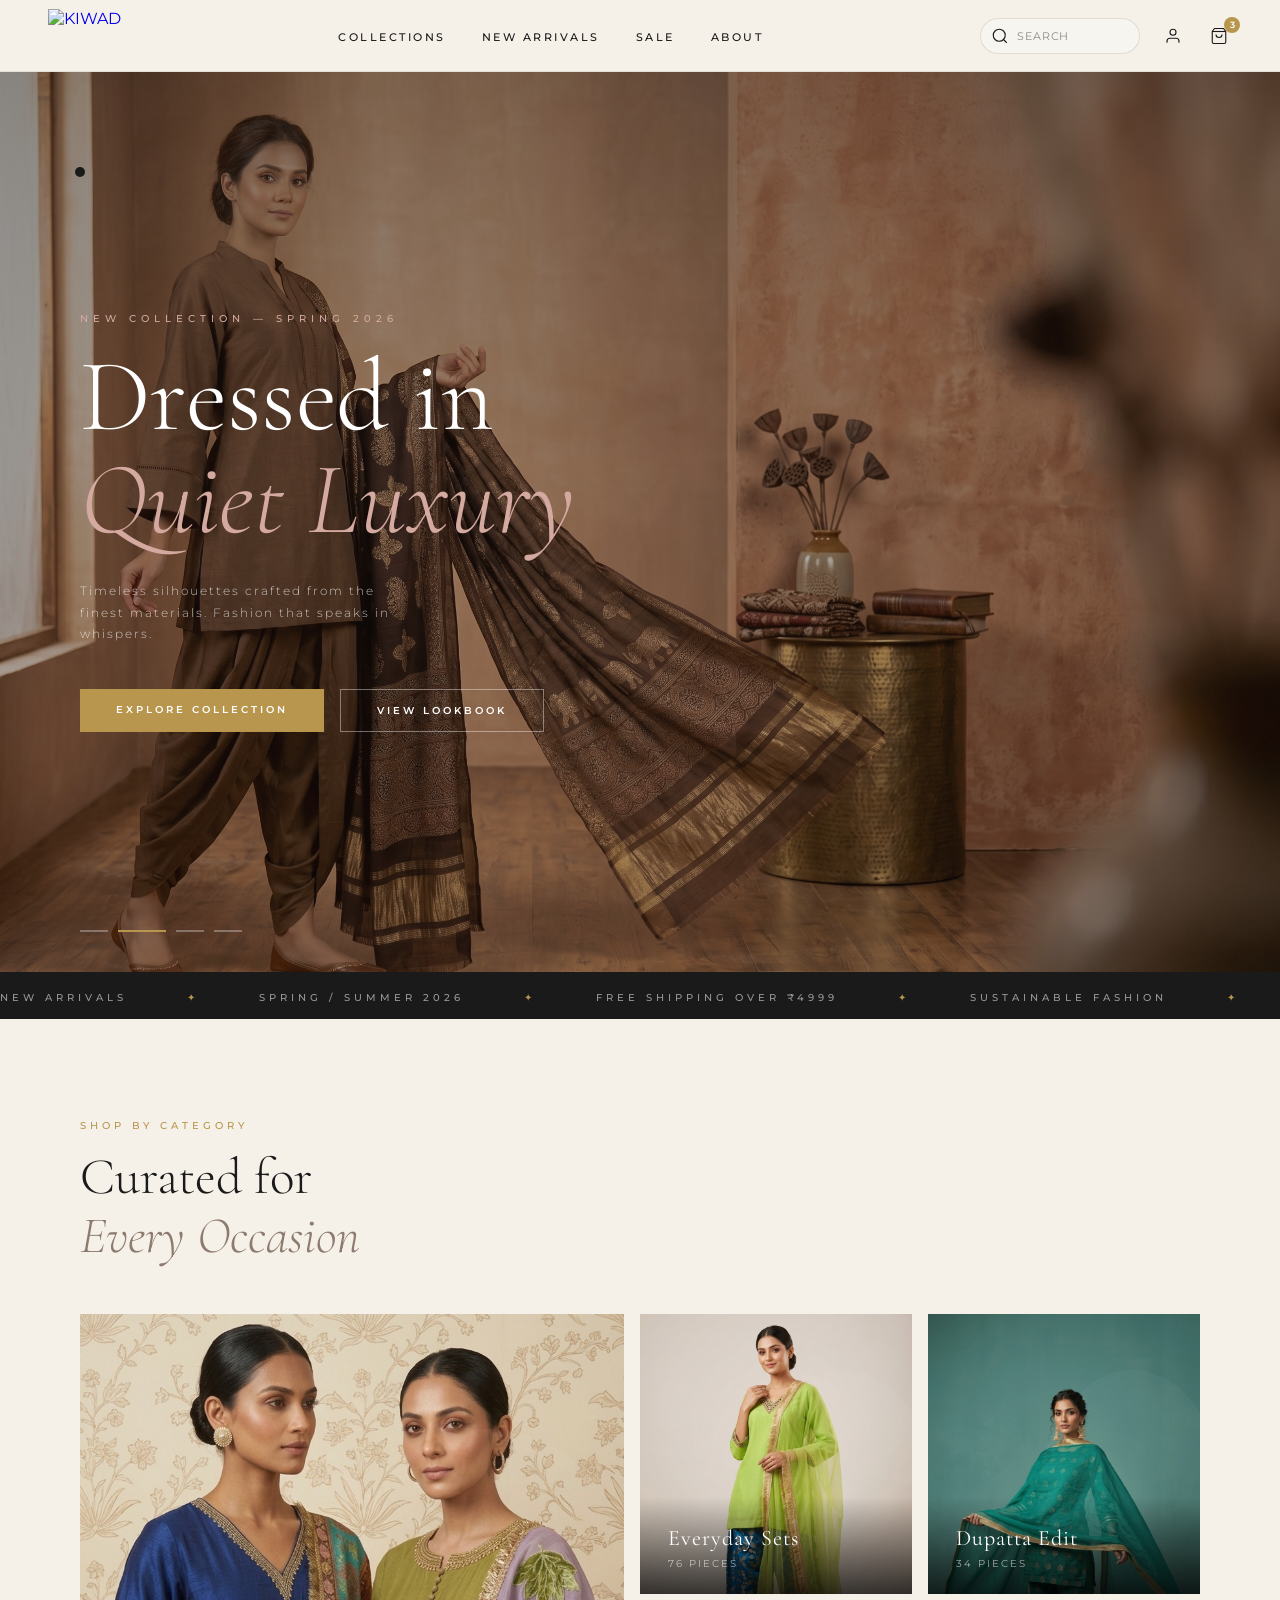
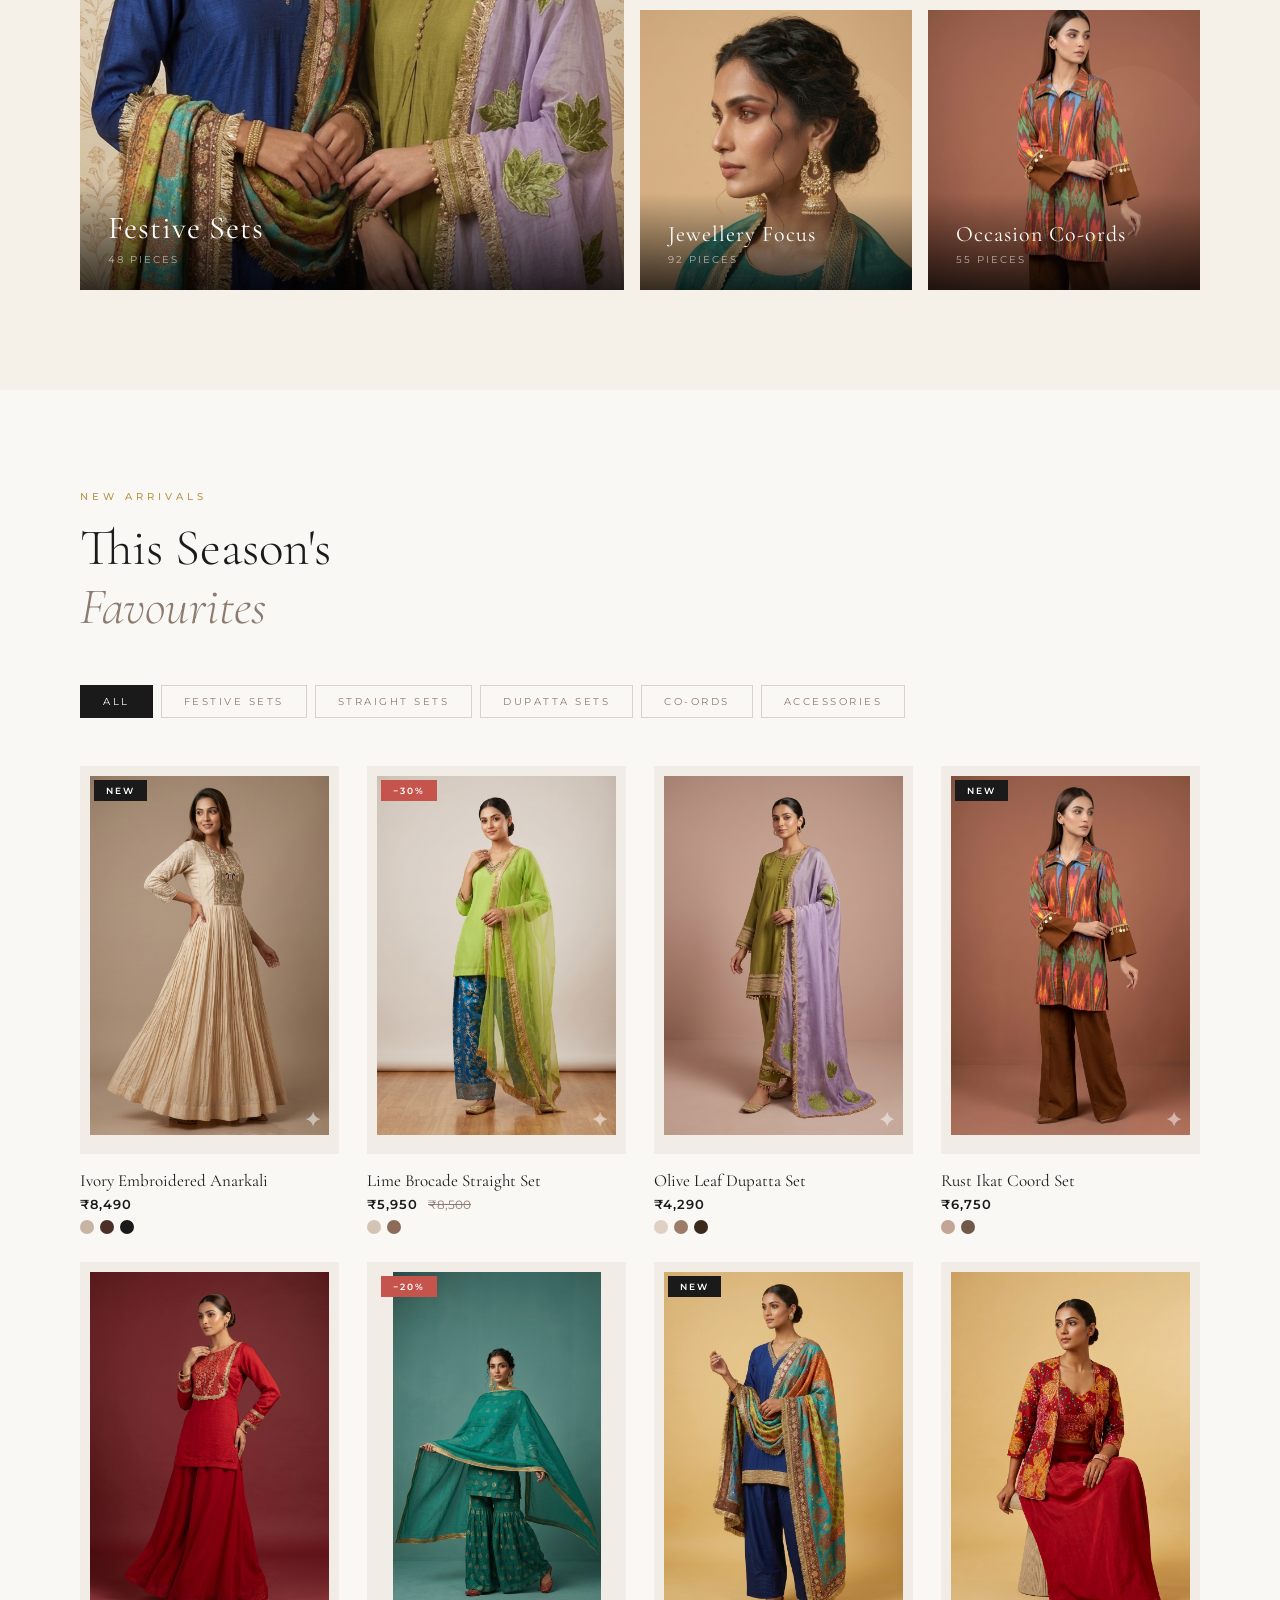
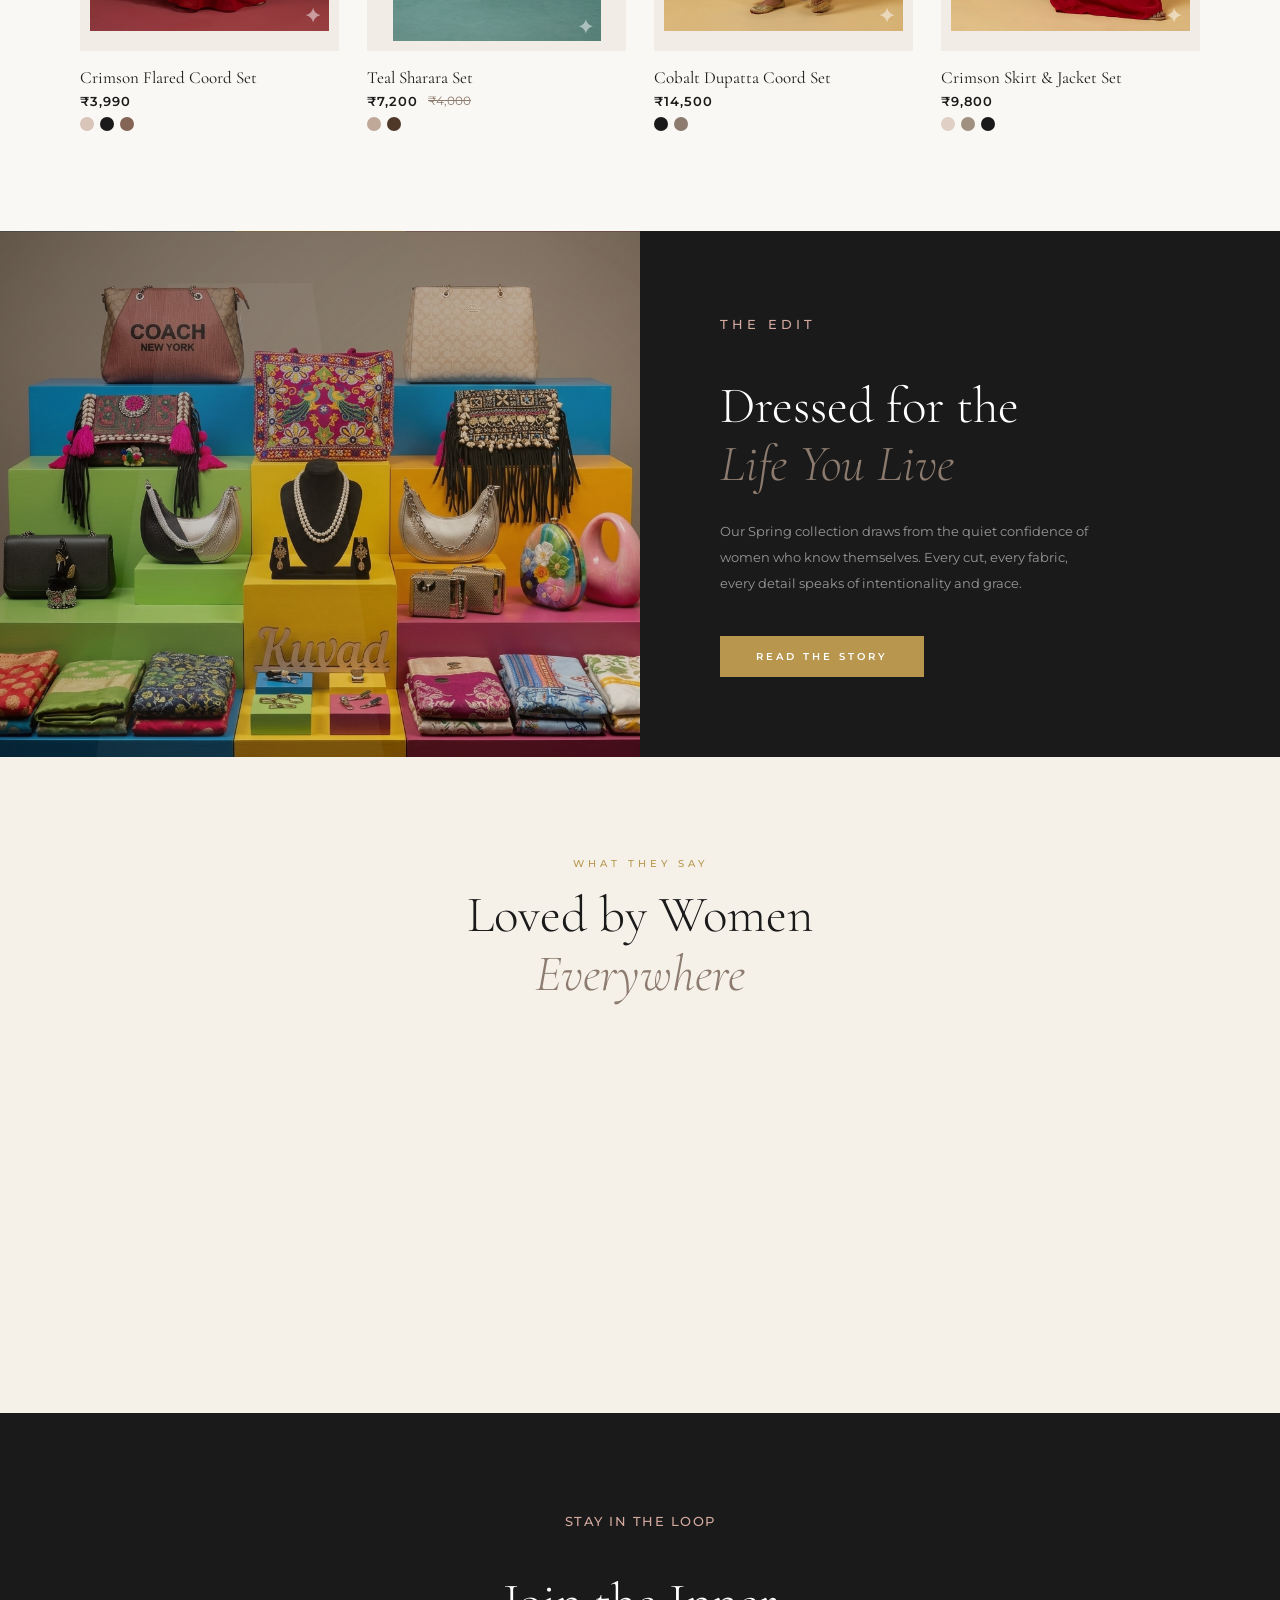
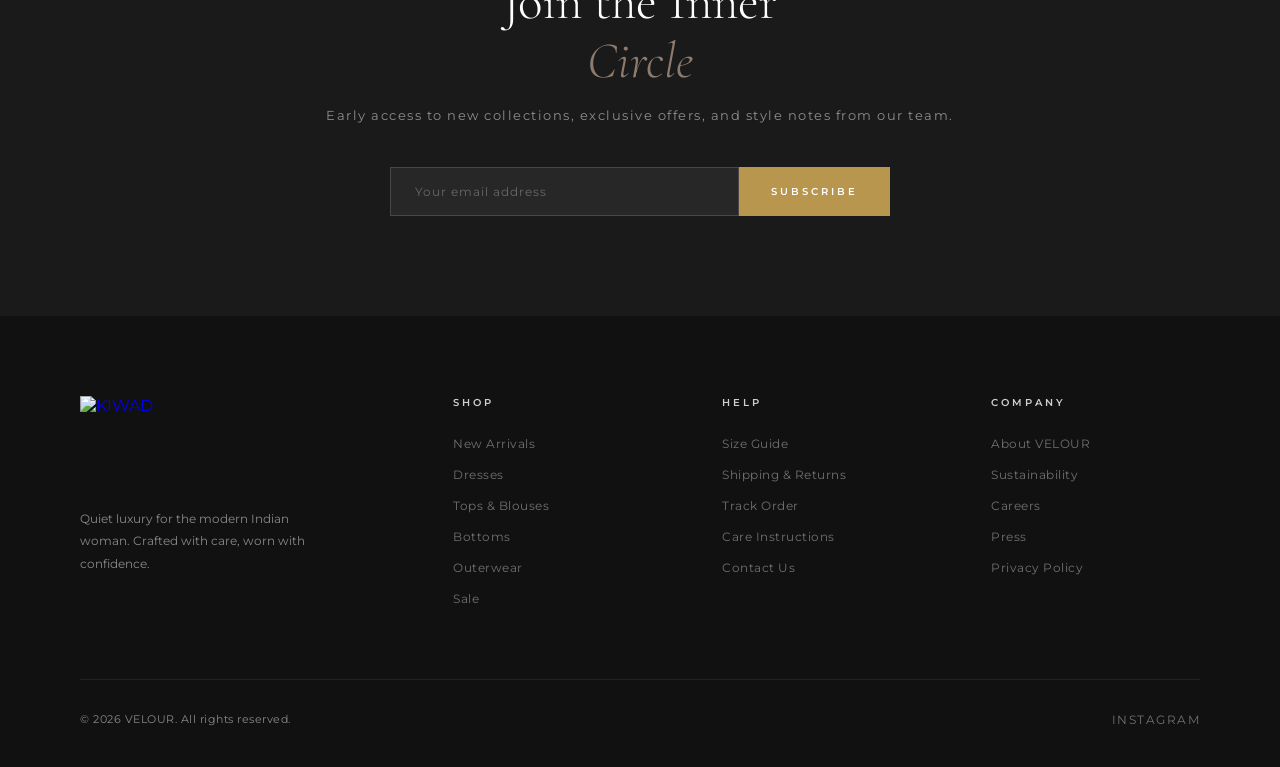
==== commit f83cdb83: "chod bhanda" ====
--- a/index.html
+++ b/index.html
@@ -342,7 +342,9 @@
     </div>
     <div class="footer-bottom">
       <p>© 2026 VELOUR. All rights reserved.</p>
-      <div class="social-links"> <a href="#">Insta</a> <a href="#">Pinterest</a> <a href="#">Twitter</a> </div>
+      <div class="social-links">
+        <a href="https://www.instagram.com/kiwad._?igsh=MTgybGhtZzkzN2ZtZQ==" target="_blank" rel="noopener">Instagram</a>
+      </div>
     </div>
     
   </footer> <!-- ─── SCRIPTS ─── -->
--- a/style.css
+++ b/style.css
@@ -181,6 +181,15 @@
     border: 1px solid rgba(140, 123, 110, 0.22);
     border-radius: 999px;
     background: rgba(250, 248, 244, 0.68);
+    transition: border-color 0.22s ease, box-shadow 0.22s ease, background 0.22s ease, transform 0.22s ease;
+}
+
+.nav-search:hover,
+.nav-search:focus-within {
+    border-color: rgba(184, 150, 78, 0.7);
+    background: rgba(250, 248, 244, 0.92);
+    box-shadow: 0 0 0 2px rgba(184, 150, 78, 0.16), 0 8px 22px rgba(26, 26, 26, 0.07);
+    transform: translateY(-1px);
 }
 
 .nav-search button {
@@ -776,62 +785,55 @@
 
 .product-img {
     position: relative;
-    aspect-ratio: 3/4;
+    aspect-ratio: 2 / 3;
     overflow: hidden;
+    background: #f1ede6;
     margin-bottom: 16px;
 }
 
 .product-bg {
     position: absolute;
-    inset:0;
-    background-size: cover;
-    background-position: center;
+    inset: 10px;
+    background-size: contain;
+    background-position: center top;
     background-repeat: no-repeat;
     transition: transform 0.5s ease;
 }
 
 .product-card:hover .product-bg {
-    transform: scale(1.04);
+    transform: scale(1.015);
 }
 
 .pb-1 {
     background-image: url("assets/look-ivory-embroidered-anarkali.png");
-    background-position: center 12%;
 }
 
 .pb-2 {
     background-image: url("assets/look-lime-blue-brocade-set.png");
-    background-position: center 12%;
 }
 
 .pb-3 {
     background-image: url("assets/look-olive-lilac-leaf-dupatta-set.png");
-    background-position: center 12%;
 }
 
 .pb-4 {
     background-image: url("assets/look-rust-ikat-coord-set.png");
-    background-position: center 12%;
 }
 
 .pb-5 {
     background-image: url("assets/look-crimson-flared-coord-set.png");
-    background-position: center 12%;
 }
 
 .pb-6 {
     background-image: url("assets/look-teal-sharara-dupatta-set.png");
-    background-position: center 12%;
 }
 
 .pb-7 {
     background-image: url("assets/look-cobalt-dupatta-coord-set.png");
-    background-position: center 12%;
 }
 
 .pb-8 {
     background-image: url("assets/look-crimson-brocade-skirt-set.png");
-    background-position: center 12%;
 }
 
 /* Clothing silhouette hints */
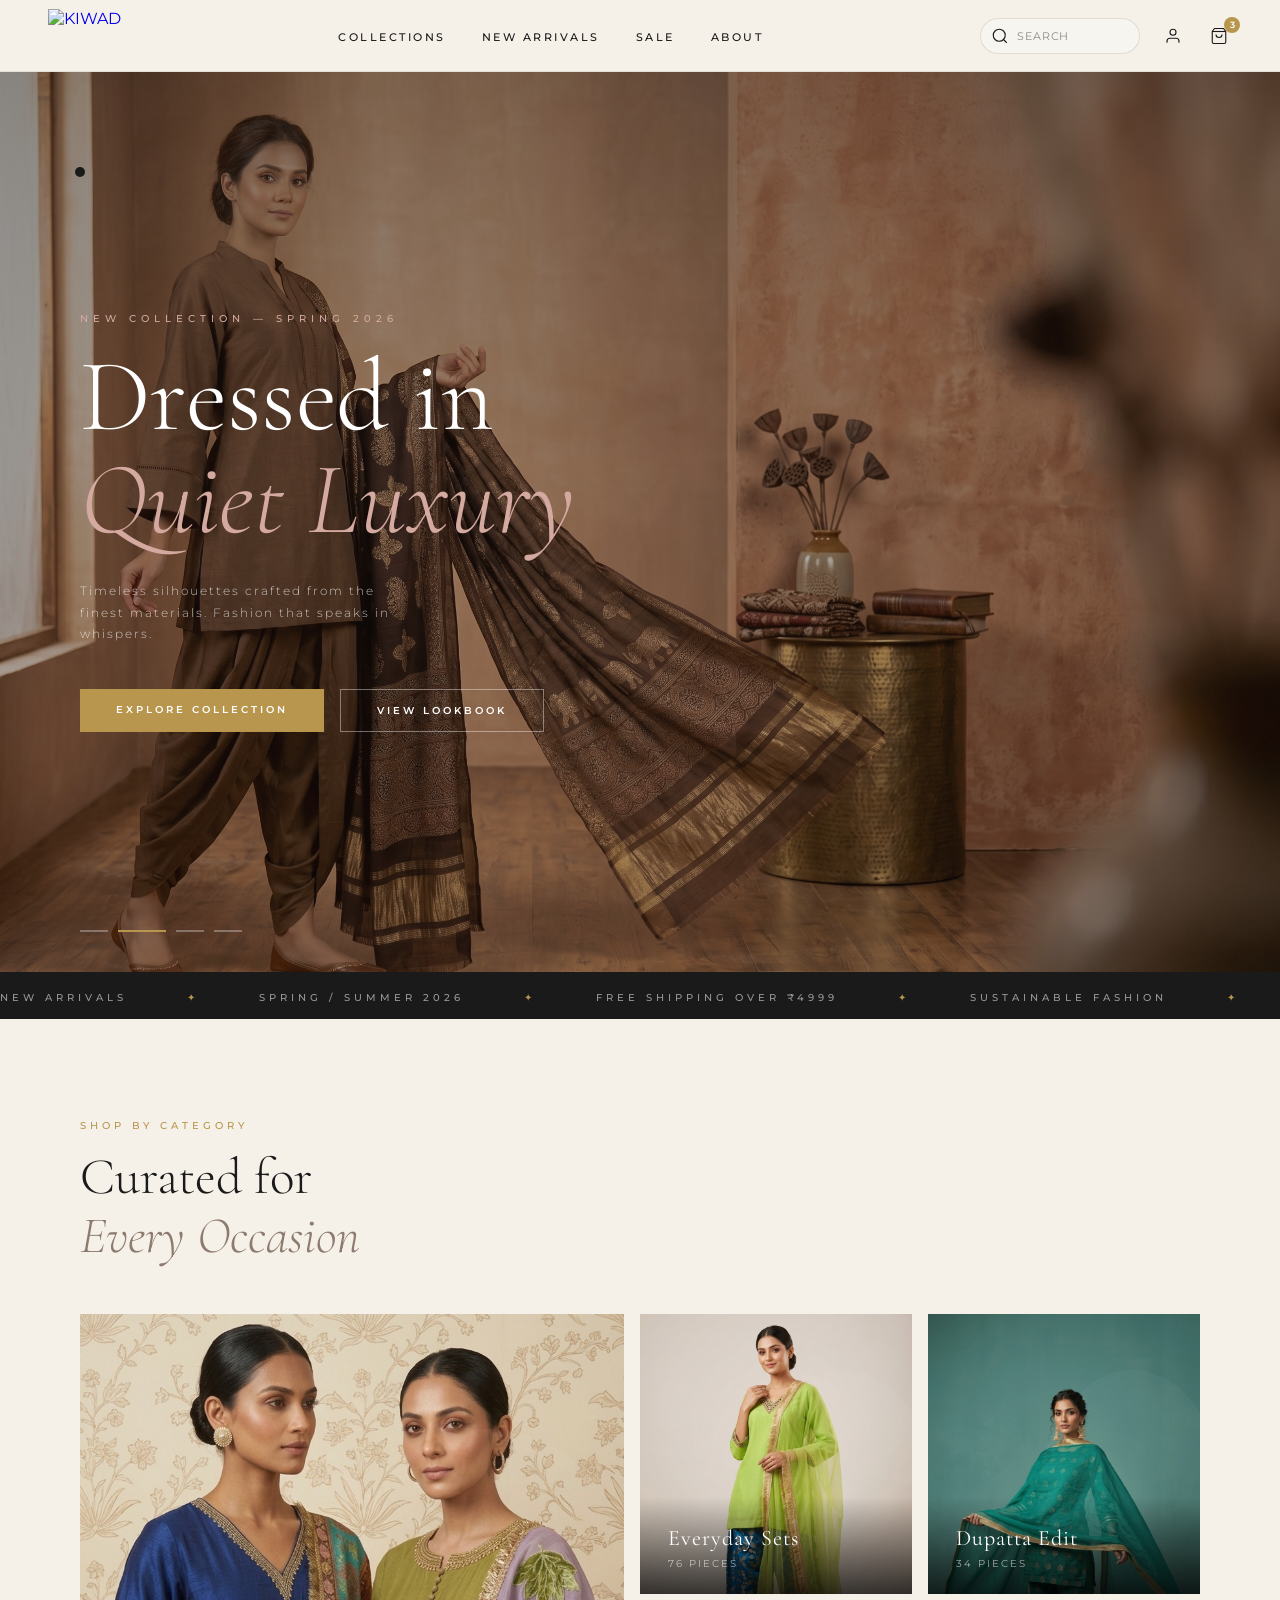
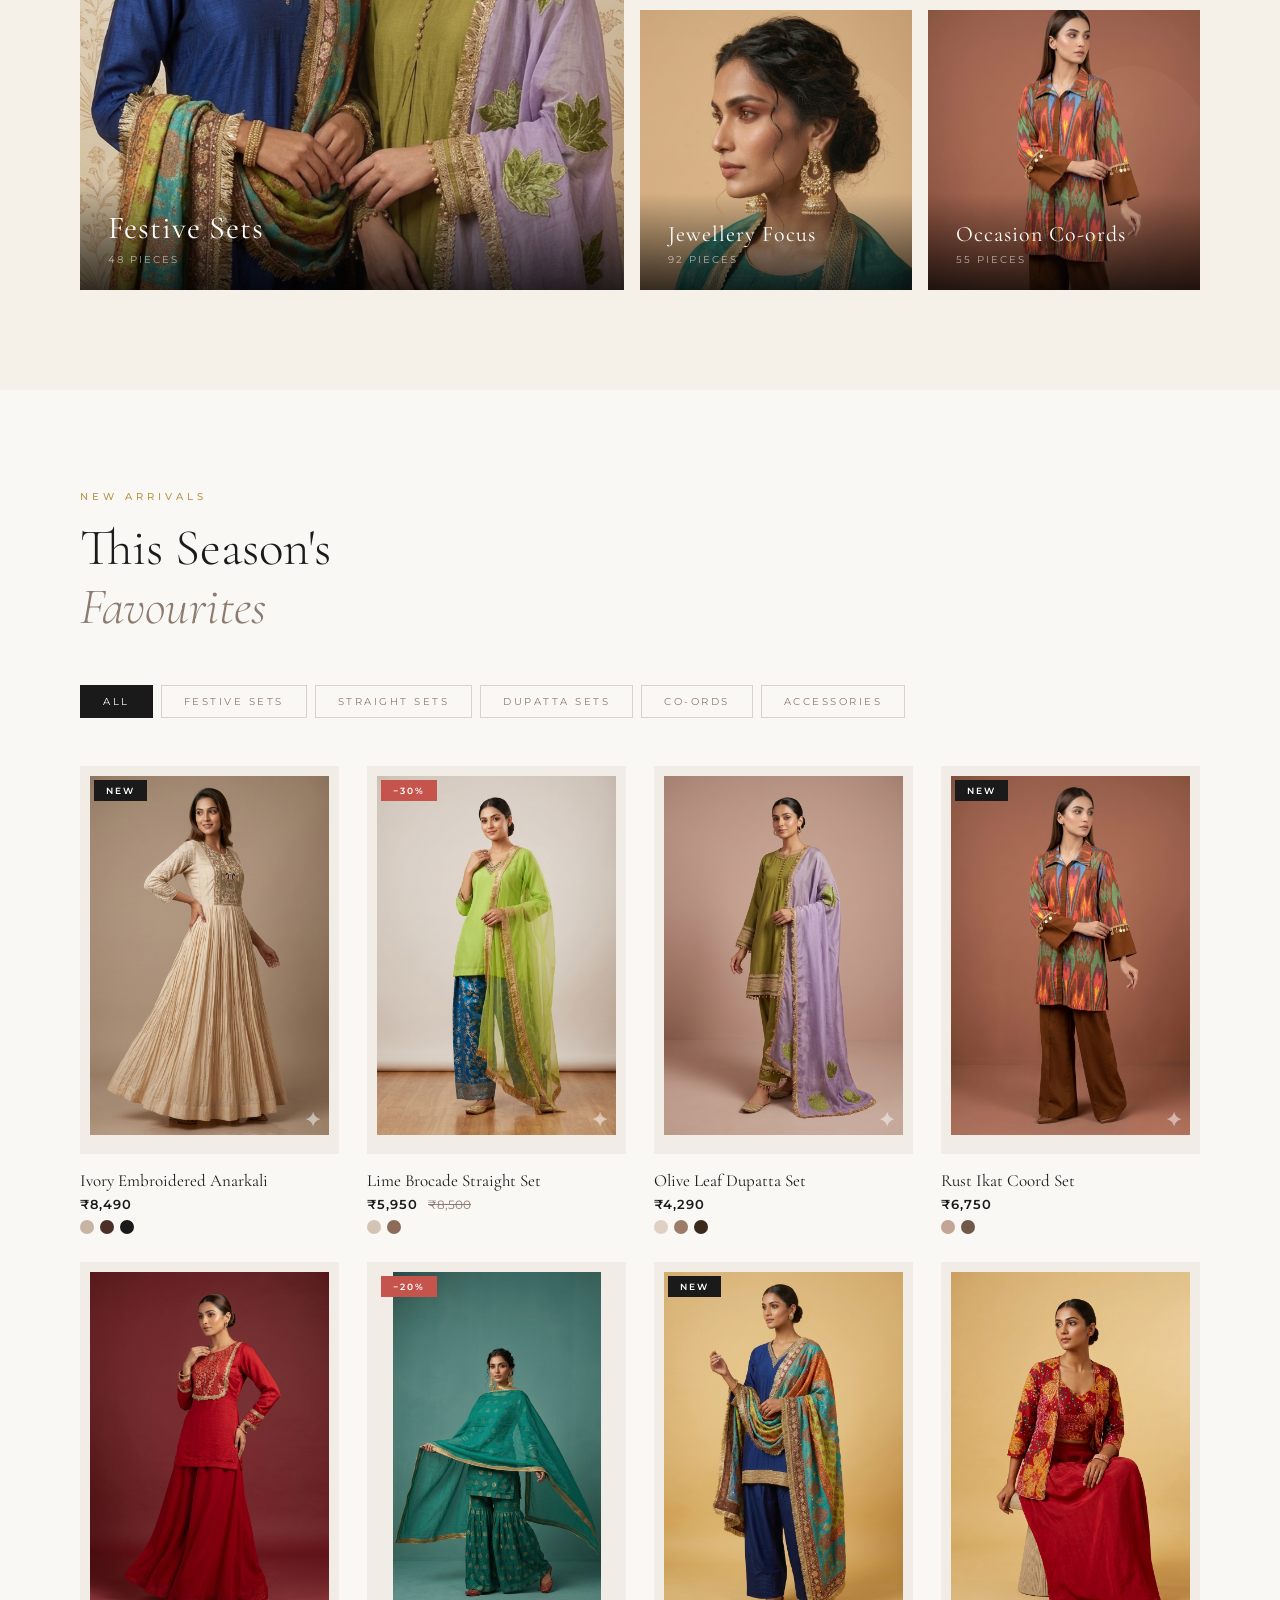
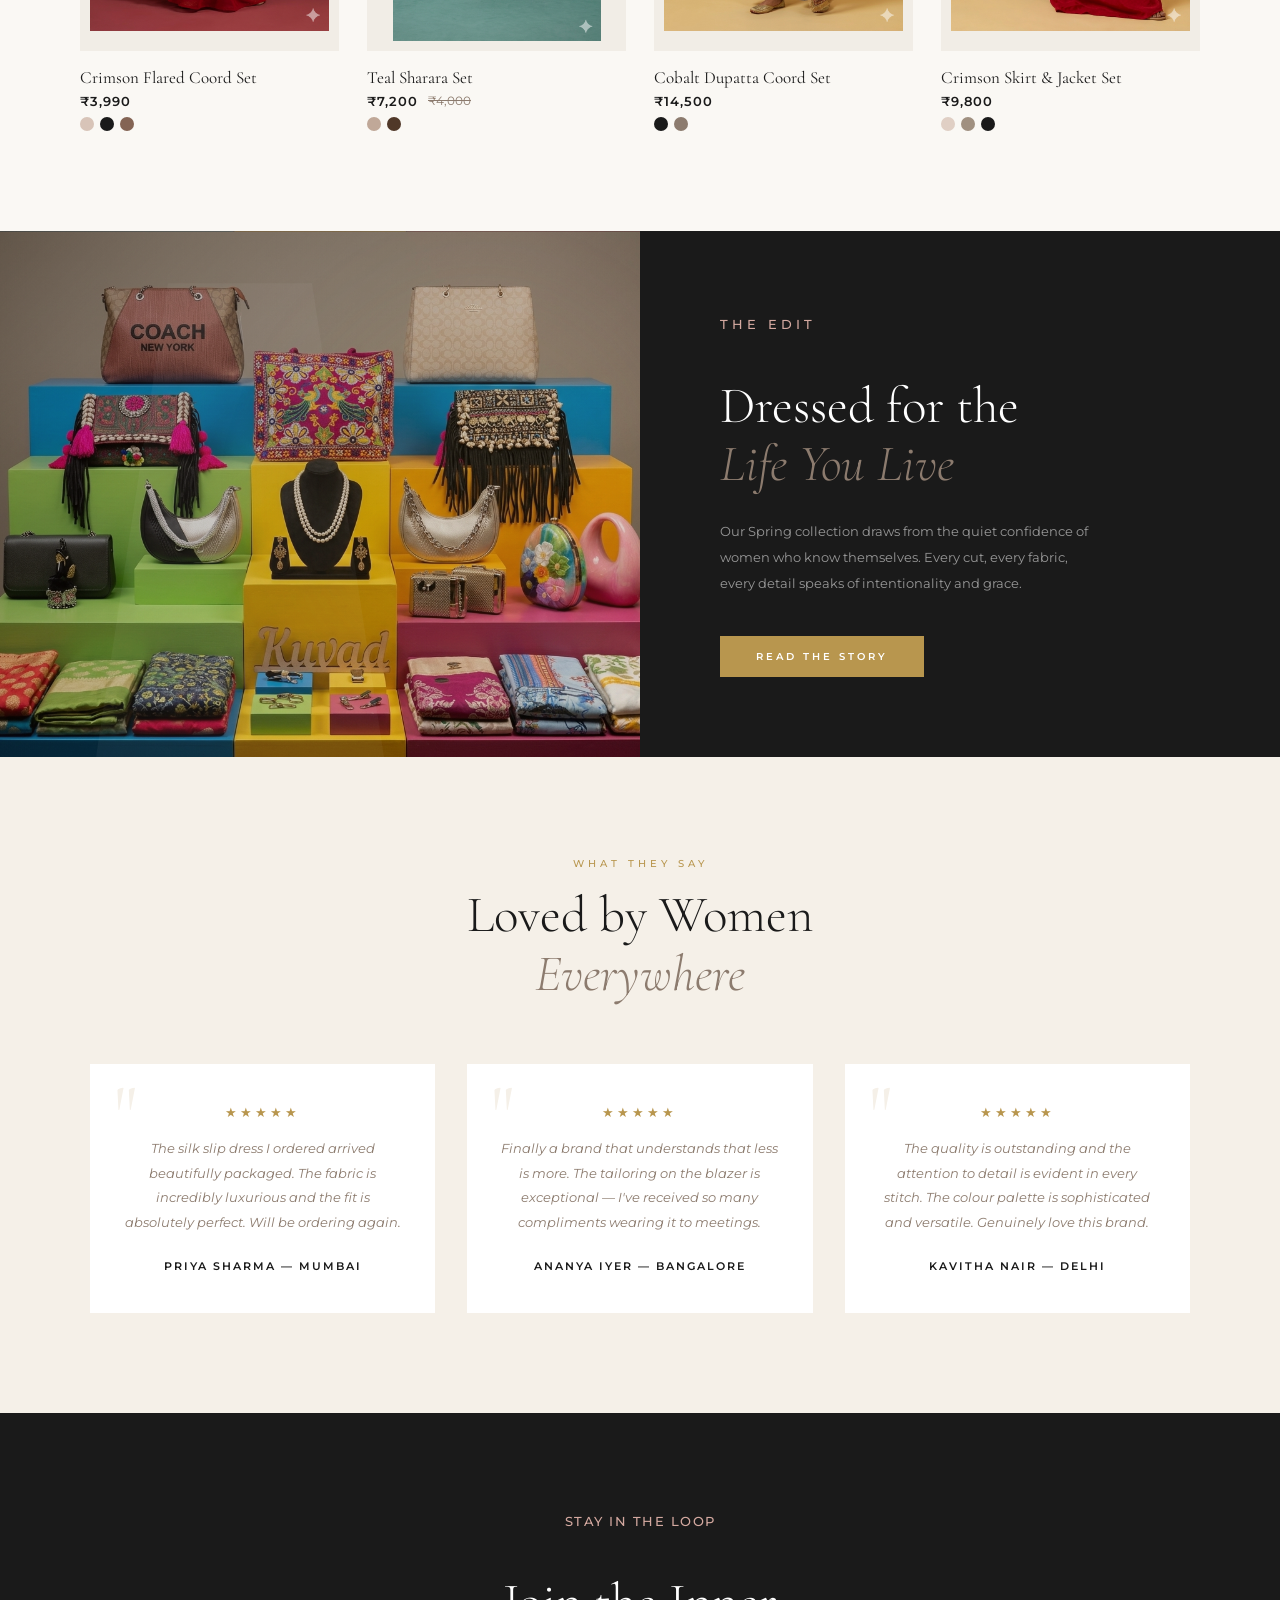
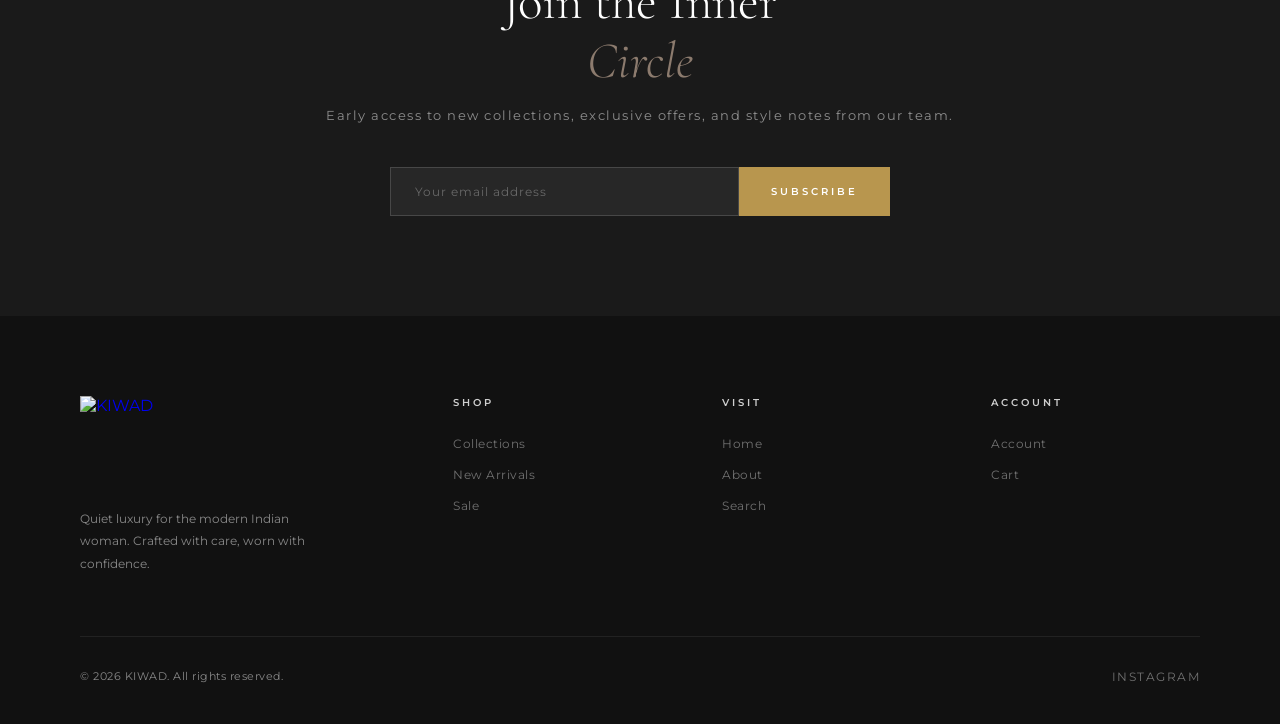
==== commit 0a94b7bf: "changes" ====
--- a/index.html
+++ b/index.html
@@ -12,7 +12,7 @@
 </head>
 
 <body>
-  <nav id="navbar"> <a href="#" class="nav-logo"><img src="assets/kiwadv3 (3).png" alt="KIWAD" class="brand-logo-image" /></a>
+  <nav id="navbar"> <a href="./" class="nav-logo"><img src="assets/kiwadv3 (3).png" alt="KIWAD" class="brand-logo-image" /></a>
     <button class="nav-toggle" type="button" aria-expanded="false" aria-controls="nav-mobile-panel"
       aria-label="Toggle navigation">
       <span></span>
@@ -305,43 +305,35 @@
   </section> <!-- ─── FOOTER ─── -->
   <footer>
     <div class="footer-grid">
-      <div class="footer-brand"> <a href="#" class="nav-logo"><img src="assets/kiwadv3 (3).png" alt="KIWAD" class="brand-logo-image" /></a>
+      <div class="footer-brand"> <a href="./" class="nav-logo"><img src="assets/kiwadv3 (3).png" alt="KIWAD" class="brand-logo-image" /></a>
         <p>Quiet luxury for the modern Indian woman. Crafted with care, worn with confidence.</p>
       </div>
       <div class="footer-col">
         <h4>Shop</h4>
         <ul>
-          <li><a href="#">New Arrivals</a></li>
-          <li><a href="#">Dresses</a></li>
-          <li><a href="#">Tops & Blouses</a></li>
-          <li><a href="#">Bottoms</a></li>
-          <li><a href="#">Outerwear</a></li>
-          <li><a href="#">Sale</a></li>
+          <li><a href="collections/">Collections</a></li>
+          <li><a href="collections/newpage/">New Arrivals</a></li>
+          <li><a href="collections/newpage/about/sale/">Sale</a></li>
         </ul>
       </div>
       <div class="footer-col">
-        <h4>Help</h4>
+        <h4>Visit</h4>
         <ul>
-          <li><a href="#">Size Guide</a></li>
-          <li><a href="#">Shipping & Returns</a></li>
-          <li><a href="#">Track Order</a></li>
-          <li><a href="#">Care Instructions</a></li>
-          <li><a href="#">Contact Us</a></li>
+          <li><a href="./">Home</a></li>
+          <li><a href="collections/newpage/about/">About</a></li>
+          <li><a href="collections/accounts/search/">Search</a></li>
         </ul>
       </div>
       <div class="footer-col">
-        <h4>Company</h4>
+        <h4>Account</h4>
         <ul>
-          <li><a href="#">About VELOUR</a></li>
-          <li><a href="#">Sustainability</a></li>
-          <li><a href="#">Careers</a></li>
-          <li><a href="#">Press</a></li>
-          <li><a href="#">Privacy Policy</a></li>
+          <li><a href="collections/accounts/">Account</a></li>
+          <li><a href="collections/cart/">Cart</a></li>
         </ul>
       </div>
     </div>
     <div class="footer-bottom">
-      <p>© 2026 VELOUR. All rights reserved.</p>
+      <p>© 2026 KIWAD. All rights reserved.</p>
       <div class="social-links">
         <a href="https://www.instagram.com/kiwad._?igsh=MTgybGhtZzkzN2ZtZQ==" target="_blank" rel="noopener">Instagram</a>
       </div>
